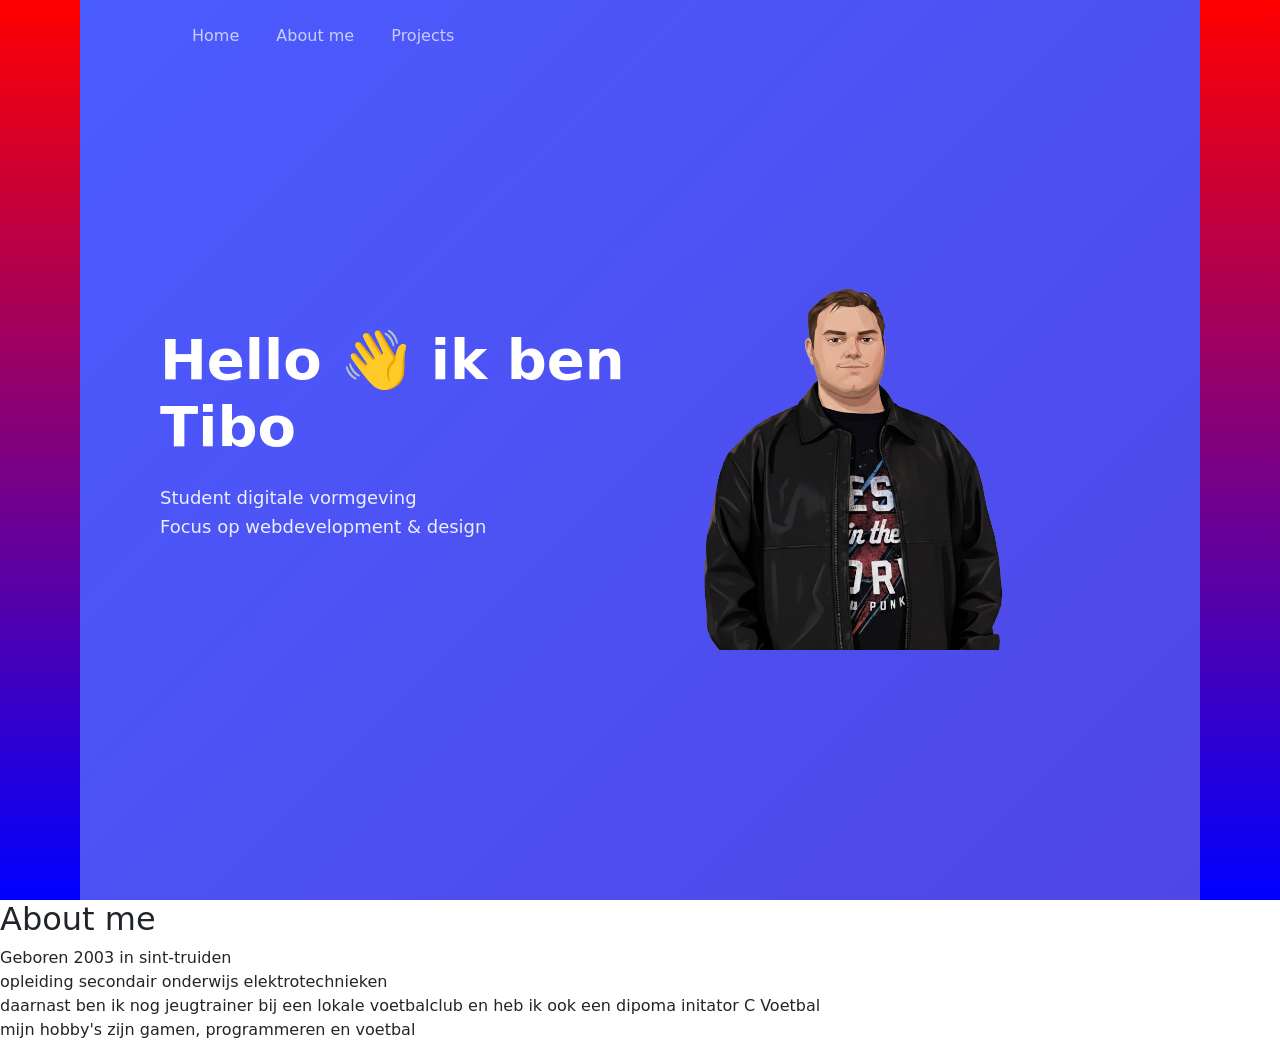
==== index.html @ e8c3a3ce "a animation in background" ====
<!DOCTYPE html>
<html lang="en">
<head>
    <meta charset="UTF-8">
    <title>Title</title>
    <meta name="viewport" content="width=device-width, initial-scale=1.0"/>
    <!-- Bootstrap CSS -->
    <link href="https://cdn.jsdelivr.net/npm/bootstrap@5.3.2/dist/css/bootstrap.min.css" rel="stylesheet">
    <link  rel="stylesheet" href="index.css">
    <script  defer src="index.js"></script>
</head>
<body>
<section class="Home">
    <header class="navbar">
        <nav>
            <a href="#" >Home</a>
            <a href="#">About me</a>
            <a href="#">Projects</a>
        </nav>
    </header>

    <section class="hero">
        <div class="hero-text">
            <h1>Hello 👋 ik ben <span>Tibo</span></h1>
            <p>
                Student digitale vormgeving<br>
                Focus op webdevelopment & design
            </p>
        </div>

        <div class="hero-image">
            <img src="assets/profielpicture.png" alt="Foto van Tibo">
        </div>
    </section>
</section>
<section class="aboutme">
    <h2>About me</h2>
    <div class="aboutme-content">
        <div class="aboutme-text">
            <p>Geboren 2003 in sint-truiden <br>
                opleiding secondair onderwijs elektrotechnieken<br>
                daarnast ben ik nog jeugtrainer bij een lokale voetbalclub en heb ik ook een dipoma initator C Voetbal<br>
                mijn hobby's zijn gamen, programmeren en voetbal<br>
            </p>


        </div>
    </div>


</section>




</body>
</html>
---- index.css ----
* {
    box-sizing: border-box;


}
.Home{
    min-height: 100vh;
    background: linear-gradient(red,blue);
    color: white;
    padding: 0 80px;
    font-family: system-ui, sans-serif;
}
.navbar{
    position: absolute;
    top: 0;
    width: 100%;
    padding: 24px 80px;
    display: flex;
    justify-content: space-between;
    align-items: center;
    color: white;
}
.navbar nav a {
    margin-left: 32px;
    text-decoration: none;
    color: white;
    font-weight: 500;
    opacity: 0.7;
    transition: opacity 0.3s, text-decoration 0.3s;
}
.navbar nav a:hover {
    opacity: 1;
    text-decoration: underline;
}
.hero {
    min-height: 100vh;
    padding: 0 80px;
    display: flex;
    align-items: center;
    justify-content: flex-start;
    gap: 5px;
    background: linear-gradient(135deg, #4b5cff, #4f46e5);
    color: white;
.hero-text {
    max-width: 500px;
}

.hero-text h1 {
    font-size: 56px;
    font-weight: 700;
    margin-bottom: 24px;
}

.hero-text h1 span {
    color: #ffffff;
}

.hero-text p {
    font-size: 18px;
    line-height: 1.6;
    opacity: 0.9;
    margin-bottom: 32px;
}
.hero-image img {
    max-height: 520px;
    margin-top: -120px;
}
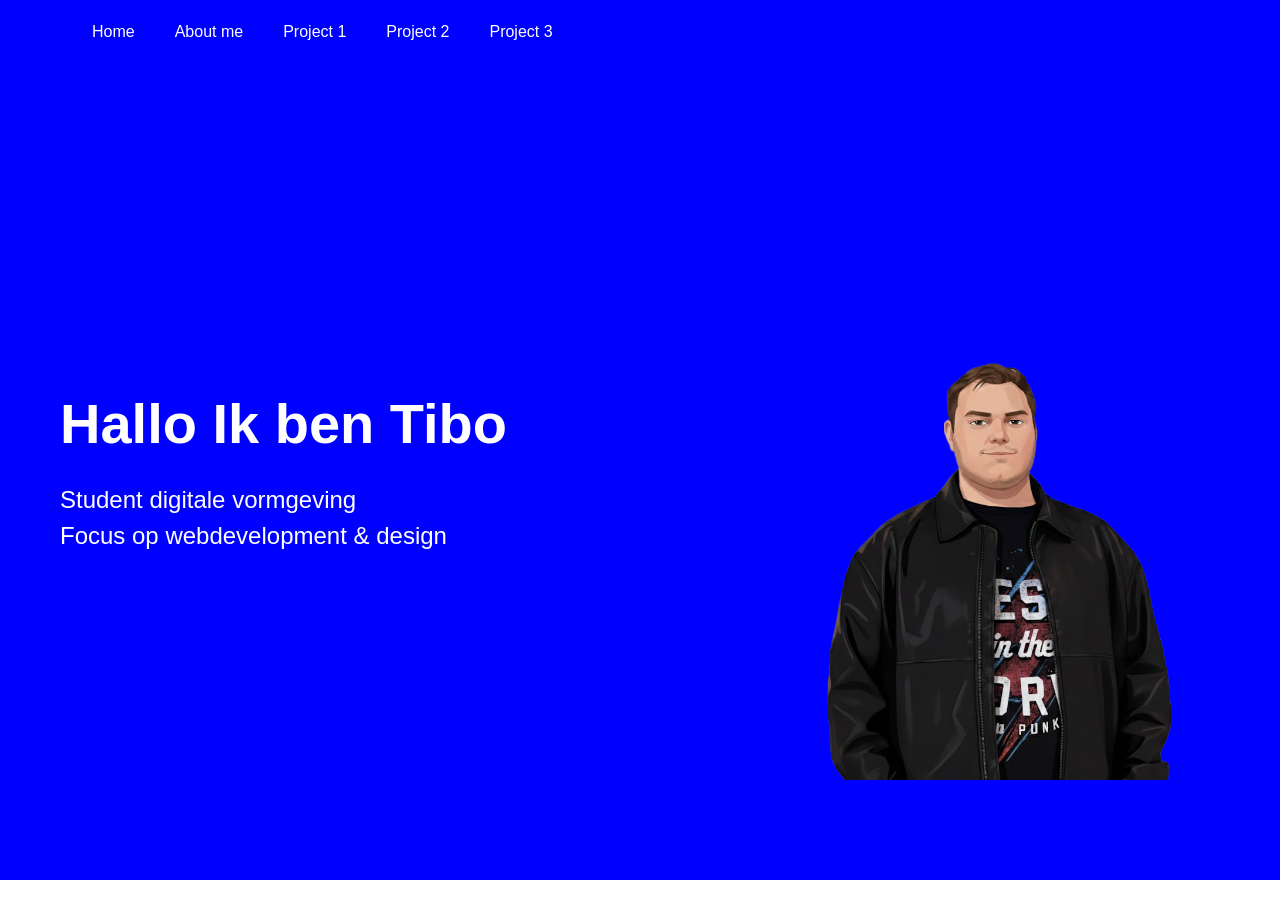
==== commit 549da1d6: "Home page inproved" ====
--- a/index.html
+++ b/index.html
@@ -11,44 +11,35 @@
 </head>
 <body>
 <section class="Home">
-    <header class="navbar">
-        <nav>
-            <a href="#" >Home</a>
-            <a href="#">About me</a>
-            <a href="#">Projects</a>
-        </nav>
-    </header>
+<header>
+    <nav class="nav">
+        <ul>
+            <li><a href="#">Home</a></li>
+            <li><a href="#">About me</a></li>
+            <li><a href="#">Project 1</a></li>
+            <li><a href="#">Project 2</a></li>
+            <li><a href="#">Project 3</a></li>
+        </ul>
+    </nav>
+</header>
 
+<main>
     <section class="hero">
         <div class="hero-text">
-            <h1>Hello 👋 ik ben <span>Tibo</span></h1>
+            <h1>Hallo Ik ben Tibo</h1>
             <p>
                 Student digitale vormgeving<br>
-                Focus op webdevelopment & design
+                Focus op webdevelopment &amp; design
             </p>
         </div>
 
         <div class="hero-image">
-            <img src="assets/profielpicture.png" alt="Foto van Tibo">
+            <img src="assets/profielpicture.png" alt="Illustratie van Tibo">
         </div>
     </section>
+</main>
 </section>
-<section class="aboutme">
-    <h2>About me</h2>
-    <div class="aboutme-content">
-        <div class="aboutme-text">
-            <p>Geboren 2003 in sint-truiden <br>
-                opleiding secondair onderwijs elektrotechnieken<br>
-                daarnast ben ik nog jeugtrainer bij een lokale voetbalclub en heb ik ook een dipoma initator C Voetbal<br>
-                mijn hobby's zijn gamen, programmeren en voetbal<br>
-            </p>
 
-
-        </div>
-    </div>
-
-
-</section>
 
 
 
--- a/index.css
+++ b/index.css
@@ -1,69 +1,63 @@
 * {
     box-sizing: border-box;
+    margin: 0;
+    padding: 0;
 
 
 }
+
+
 .Home{
-    min-height: 100vh;
-    background: linear-gradient(red,blue);
+    background-color: blue;
     color: white;
-    padding: 0 80px;
-    font-family: system-ui, sans-serif;
+    font-family: Arial, Helvetica, sans-serif;
 }
-.navbar{
-    position: absolute;
-    top: 0;
-    width: 100%;
-    padding: 24px 80px;
+
+header {
+    padding: 20px 60px;
+}
+
+.nav ul {
+    list-style: none;
     display: flex;
-    justify-content: space-between;
-    align-items: center;
-    color: white;
+    gap: 40px;
 }
-.navbar nav a {
-    margin-left: 32px;
+
+.nav a {
     text-decoration: none;
     color: white;
-    font-weight: 500;
-    opacity: 0.7;
-    transition: opacity 0.3s, text-decoration 0.3s;
+    font-size: 16px;
 }
-.navbar nav a:hover {
-    opacity: 1;
+.nav a:hover {
     text-decoration: underline;
 }
 .hero {
-    min-height: 100vh;
-    padding: 0 80px;
     display: flex;
     align-items: center;
-    justify-content: flex-start;
-    gap: 5px;
-    background: linear-gradient(135deg, #4b5cff, #4f46e5);
-    color: white;
+    justify-content: space-between;
+    padding: 80px 60px;
+    min-height: calc(100vh - 100px);
+}
+
 .hero-text {
-    max-width: 500px;
+    max-width: 600px;
 }
 
 .hero-text h1 {
     font-size: 56px;
     font-weight: 700;
-    margin-bottom: 24px;
-}
-
-.hero-text h1 span {
-    color: #ffffff;
+    margin-bottom: 25px;
 }
 
 .hero-text p {
-    font-size: 18px;
-    line-height: 1.6;
-    opacity: 0.9;
-    margin-bottom: 32px;
+    font-size: 24px;
+    line-height: 1.5;
 }
+
+
 .hero-image img {
-    max-height: 520px;
-    margin-top: -120px;
+    max-height: 600px;
+    width: auto;
 }
 
 
@@ -73,3 +67,27 @@
 
 
 
+
+
+
+
+
+
+
+
+
+
+
+
+
+
+
+
+
+
+
+
+
+
+
+
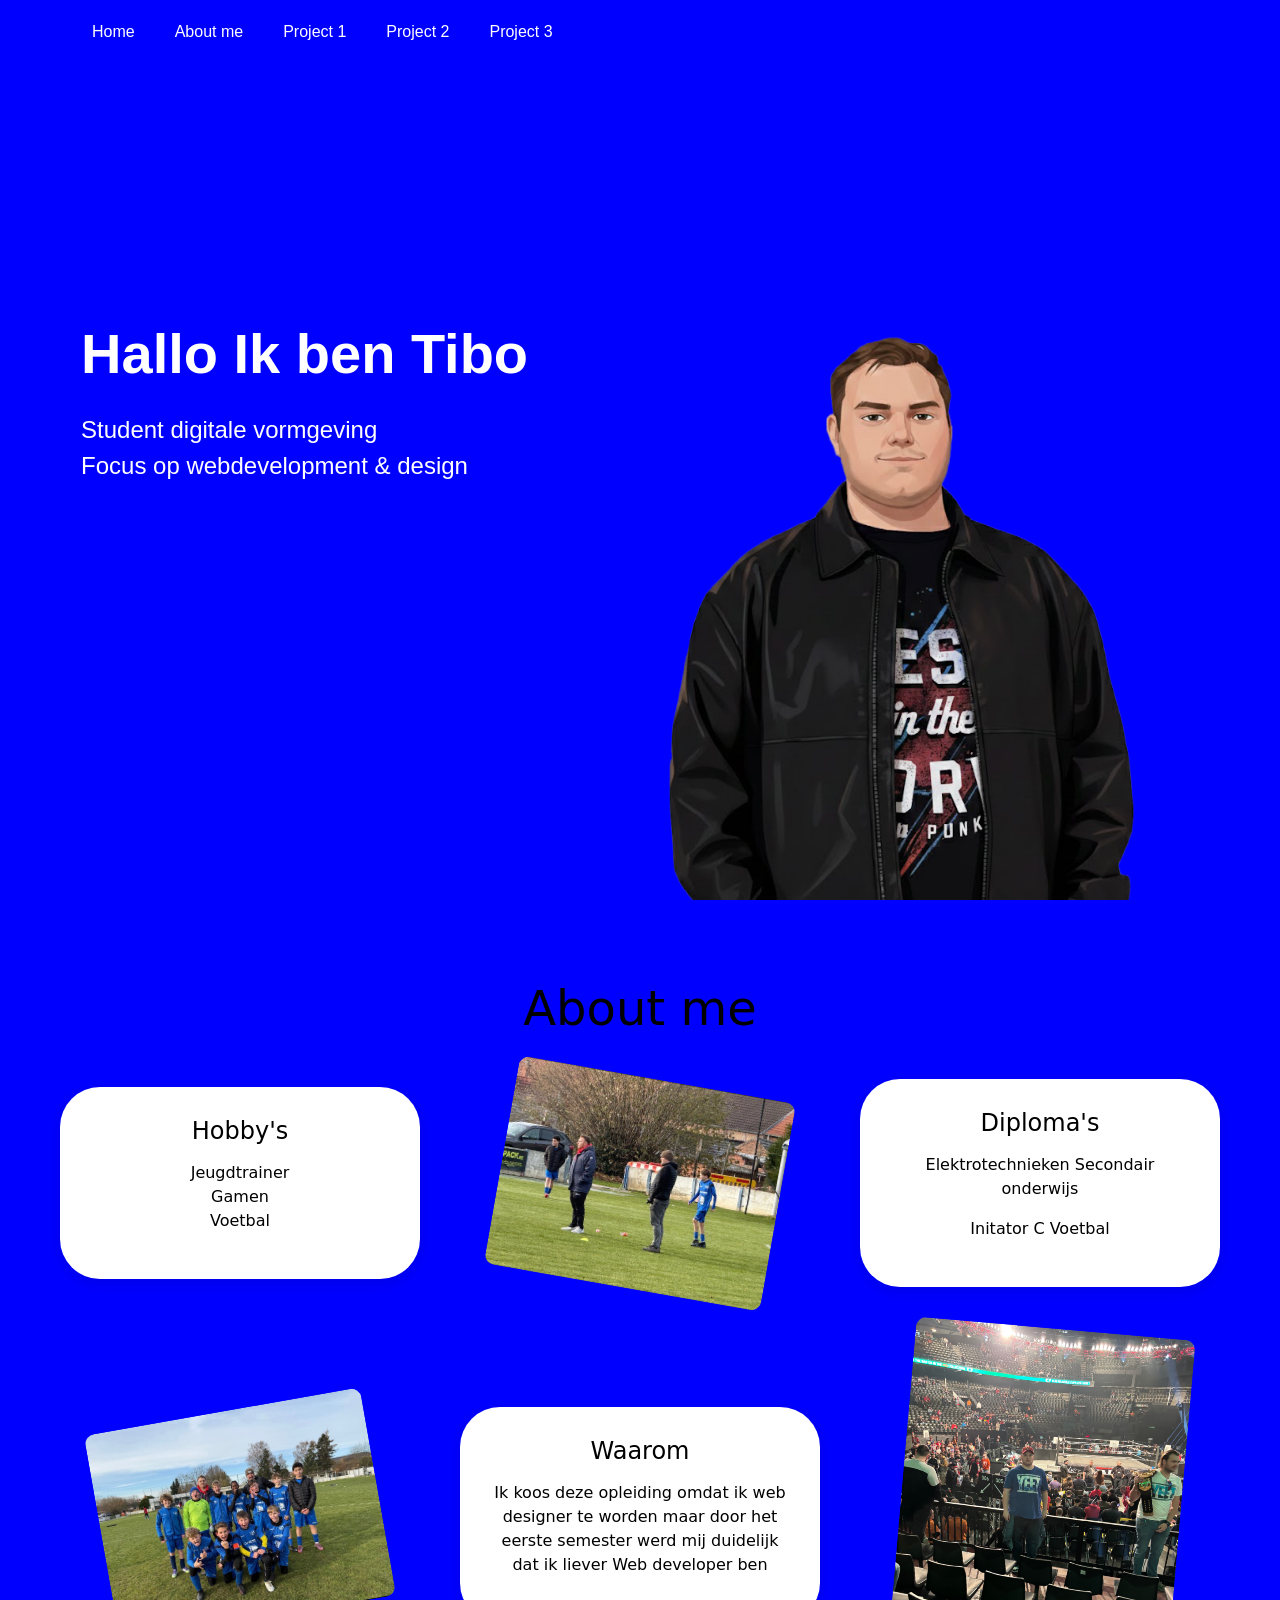
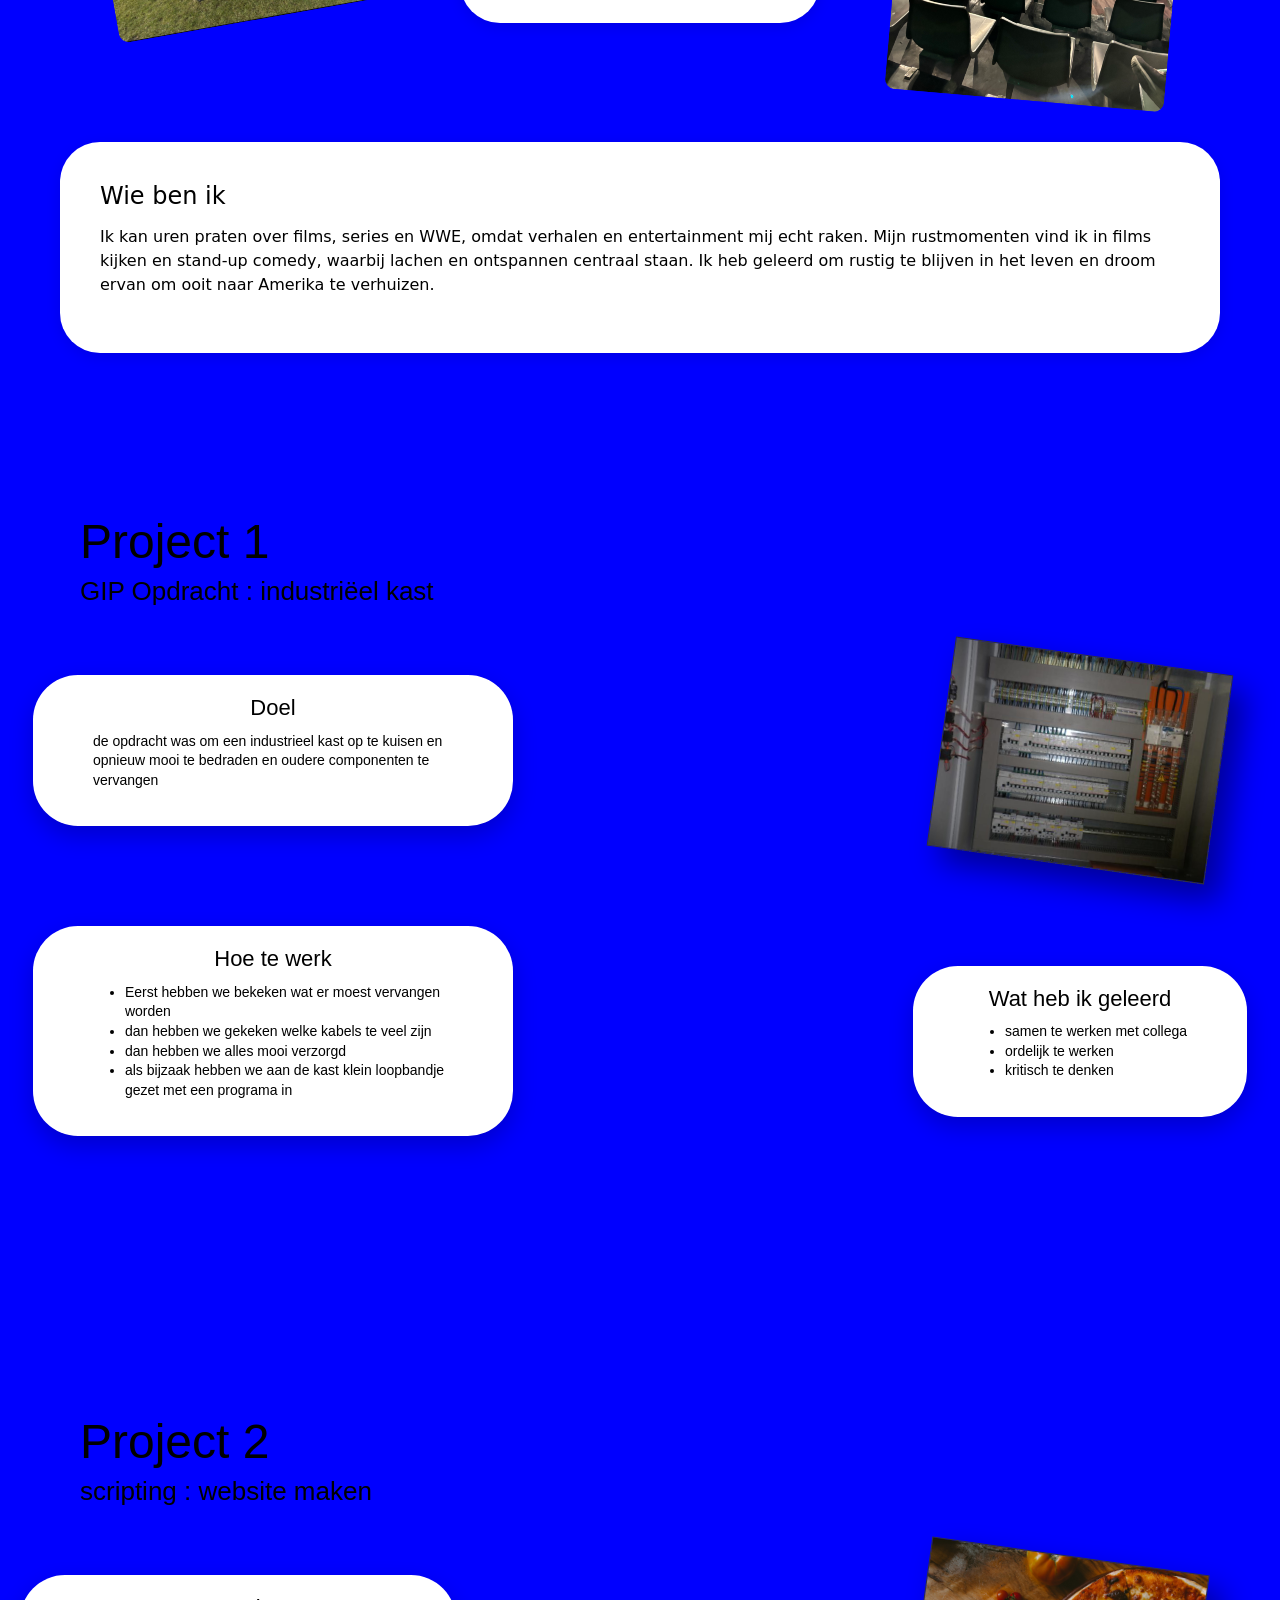
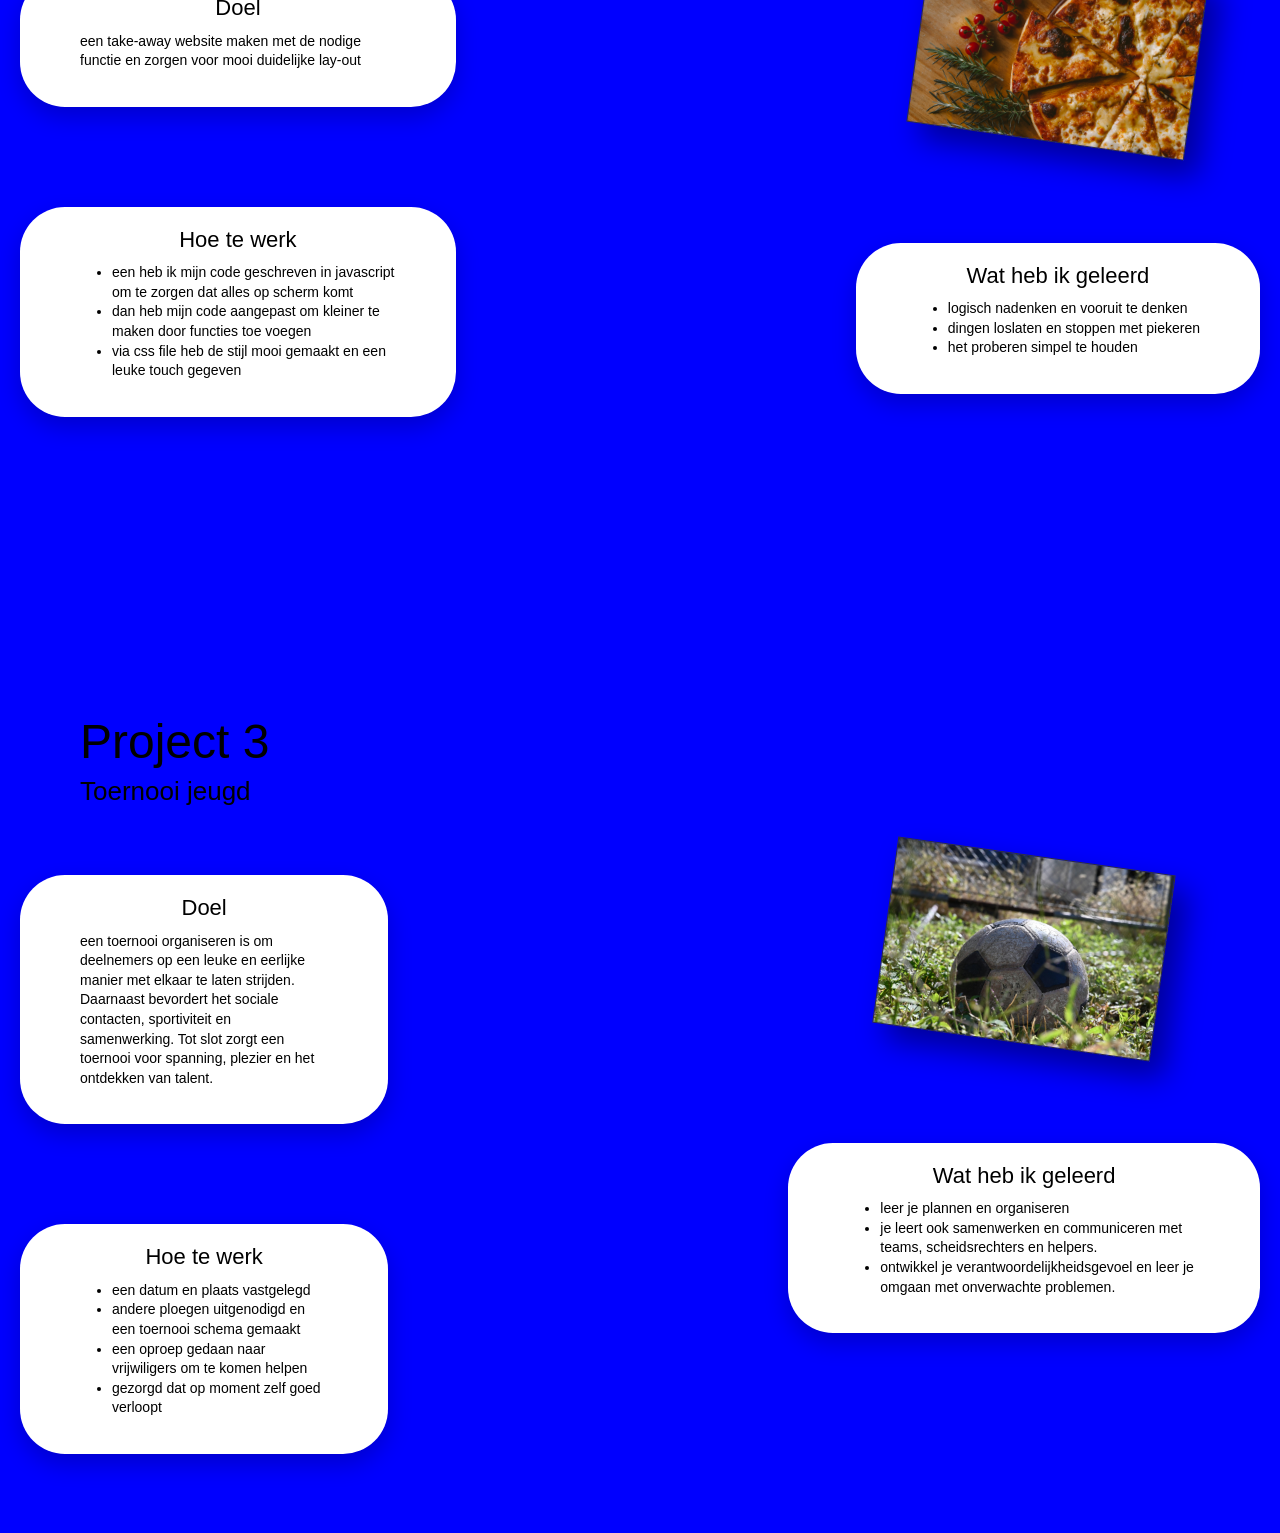
==== commit d97c5bd3: "veel toegevoegd" ====
--- a/index.html
+++ b/index.html
@@ -9,6 +9,7 @@
     <link  rel="stylesheet" href="index.css">
     <script  defer src="index.js"></script>
 </head>
+
 <body>
 <section class="Home">
 <header>
@@ -39,6 +40,187 @@
     </section>
 </main>
 </section>
+<section class="about-me">
+    <h2 class="about-title">About me</h2>
+
+    <div class="about-grid">
+        <div class="about-card">
+            <h3>Hobby's</h3>
+            <ul>
+                <li>Jeugdtrainer</li>
+                <li>Gamen</li>
+                <li>Voetbal</li>
+            </ul>
+        </div>
+
+        <div class="about-photo rotate-right">
+            <img src="assets/Trainer.jpeg" alt="Training">
+        </div>
+
+        <div class="about-card">
+            <h3>Diploma's</h3>
+            <p>Elektrotechnieken Secondair onderwijs</p>
+            <p>Initator C Voetbal</p>
+        </div>
+
+        <div class="about-photo rotate-left">
+            <img src="assets/mijnploeg.jpeg" alt="Team">
+        </div>
+
+        <div class="about-card">
+            <h3>Waarom</h3>
+            <p>Ik koos deze opleiding omdat ik web designer te worden maar door het eerste semester werd mij duidelijk dat ik liever Web developer ben</p>
+        </div>
+
+        <div class="about-photo rotate-right-slight">
+            <img src="assets/WWEring.jpeg" alt="WWE">
+        </div>
+
+        <div class="about-card full-width">
+            <h3>Wie ben ik</h3>
+            <p>Ik kan uren praten over films, series en WWE, omdat verhalen en entertainment mij echt raken. Mijn rustmomenten vind ik in films kijken en stand-up comedy, waarbij lachen en ontspannen centraal staan. Ik heb geleerd om rustig te blijven in het leven en droom ervan om ooit naar Amerika te verhuizen.</p>
+        </div>
+    </div>
+</section>
+<section class="project-1">
+    <div class="p1-container">
+        <header class="p1-header">
+            <h1 class="p1-main-title">Project 1</h1>
+            <h2 class="p1-sub-title">GIP Opdracht : industriëel kast</h2>
+        </header>
+
+        <div class="p1-centered-content">
+            <div class="p1-layout">
+                <div class="p1-col-left">
+                    <div class="p1-bubble">
+                        <h3>Doel</h3>
+                        <p>de opdracht was om een industrieel kast op te kuisen en opnieuw mooi te bedraden en oudere componenten te vervangen</p>
+                    </div>
+
+                    <div class="p1-bubble">
+                        <h3>Hoe te werk</h3>
+                        <ul>
+                            <li>Eerst hebben we bekeken wat er moest vervangen worden</li>
+                            <li>dan hebben we gekeken welke kabels te veel zijn</li>
+                            <li>dan hebben we alles mooi verzorgd</li>
+                            <li>als bijzaak hebben we aan de kast klein loopbandje gezet met een programa in</li>
+                        </ul>
+                    </div>
+                </div>
+
+                <div class="p1-col-right">
+                    <div class="p1-image-wrapper">
+                        <img src="assets/kast.jpg" alt="Project foto" class="p1-rotated-img">
+                    </div>
+
+                    <div class="p1-bubble">
+                        <h3>Wat heb ik geleerd</h3>
+                        <ul>
+                            <li>samen te werken met collega</li>
+                            <li>ordelijk te werken</li>
+                            <li>kritisch te denken</li>
+                        </ul>
+                    </div>
+                </div>
+            </div>
+        </div>
+    </div>
+
+</section>
+<section class="project-2">
+    <div class="p1-container">
+        <header class="p1-header">
+            <h1 class="p1-main-title">Project 2</h1>
+            <h2 class="p1-sub-title">scripting : website maken</h2>
+        </header>
+
+        <div class="p1-centered-content">
+            <div class="p1-layout">
+                <div class="p1-col-left">
+                    <div class="p1-bubble">
+                        <h3>Doel</h3>
+                        <p>een take-away website maken met de nodige functie en zorgen voor mooi duidelijke lay-out</p>
+                    </div>
+
+                    <div class="p1-bubble">
+                        <h3>Hoe te werk</h3>
+                        <ul>
+                            <li>een heb ik mijn code geschreven in javascript om te zorgen dat alles op scherm komt</li>
+                            <li>dan heb mijn code aangepast om kleiner te maken door functies toe voegen</li>
+                            <li>via css file heb de stijl mooi gemaakt en een leuke touch gegeven</li>
+                        </ul>
+                    </div>
+                </div>
+
+                <div class="p1-col-right">
+                    <div class="p1-image-wrapper">
+                        <img src="assets/Pizza.jpg" alt="Pizza" class="p1-rotated-img">
+                    </div>
+
+                    <div class="p1-bubble">
+                        <h3>Wat heb ik geleerd</h3>
+                        <ul>
+                            <li>logisch nadenken en vooruit te denken</li>
+                            <li>dingen loslaten en stoppen met piekeren</li>
+                            <li>het proberen simpel te houden</li>
+                        </ul>
+                    </div>
+                </div>
+            </div>
+        </div>
+    </div>
+</section>
+<section class="project-3">
+    <div class="p1-container">
+        <header class="p1-header">
+            <h1 class="p1-main-title">Project 3</h1>
+            <h2 class="p1-sub-title">Toernooi jeugd</h2>
+        </header>
+
+        <div class="p1-centered-content">
+            <div class="p1-layout">
+                <div class="p1-col-left">
+                    <div class="p1-bubble">
+                        <h3>Doel</h3>
+                        <p>een toernooi organiseren is om deelnemers op een leuke en eerlijke manier met elkaar te laten strijden. Daarnaast bevordert het sociale contacten, sportiviteit en samenwerking. Tot slot zorgt een toernooi voor spanning, plezier en het ontdekken van talent.</p>
+                    </div>
+
+                    <div class="p1-bubble">
+                        <h3>Hoe te werk</h3>
+                        <ul>
+                            <li>een datum en plaats vastgelegd</li>
+                            <li>andere ploegen uitgenodigd en een toernooi schema gemaakt</li>
+                            <li>een oproep gedaan naar vrijwiligers
+                                om te komen helpen
+                            </li>
+                            <li>gezorgd dat op moment
+                                zelf goed verloopt</li>
+                        </ul>
+                    </div>
+                </div>
+
+                <div class="p1-col-right">
+                    <div class="p1-image-wrapper">
+                        <img src="assets/Voetbal.jpg" alt="Voetbal" class="p1-rotated-img">
+                    </div>
+
+                    <div class="p1-bubble">
+                        <h3>Wat heb ik geleerd</h3>
+                        <ul>
+                            <li>leer je plannen en organiseren</li>
+                            <li>je leert ook samenwerken en communiceren met teams, scheidsrechters en helpers.</li>
+                            <li>ontwikkel je verantwoordelijkheidsgevoel en leer je omgaan met onverwachte problemen.</li>
+                        </ul>
+                    </div>
+                </div>
+            </div>
+        </div>
+    </div>
+
+</section>
+
+
+
 
 
 
--- a/index.css
+++ b/index.css
@@ -32,15 +32,17 @@
     text-decoration: underline;
 }
 .hero {
+    min-height: calc(100vh - 80px);
     display: flex;
     align-items: center;
-    justify-content: space-between;
-    padding: 80px 60px;
-    min-height: calc(100vh - 100px);
+    justify-content: center;
+    gap: 80px;
+    max-width: 1200px;
+    margin: 0 auto;
 }
 
 .hero-text {
-    max-width: 600px;
+    transform: translateY(-80px);
 }
 
 .hero-text h1 {
@@ -54,40 +56,232 @@
     line-height: 1.5;
 }
 
+.hero-image{
+    align-self: flex-end;
+}
+
 
 .hero-image img {
-    max-height: 600px;
+    max-height: 90vh;
     width: auto;
 }
-
-
-
-
-
-
-
-
-
-
-
-
-
-
-
-
-
-
-
-
-
-
-
-
-
-
-
-
-
-
-
-
+/* De sectie container */
+.about-me {
+    background-color: blue; /* Matcht met je .Home achtergrond */
+    padding: 80px 60px;
+    text-align: center;
+}
+
+.about-title {
+    font-size: 48px;
+    margin-bottom: 40px;
+    color: black; /* Kleur uit je voorbeeld */
+}
+
+/* De Grid layout */
+.about-grid {
+    display: grid;
+    grid-template-columns: repeat(3, 1fr);
+    gap: 40px;
+    max-width: 1200px;
+    margin: 0 auto;
+    align-items: center;
+}
+
+/* De witte kaarten */
+.about-card {
+    background-color: white;
+    color: black;
+    padding: 30px;
+    border-radius: 40px; /* Mooie ronde hoeken zoals in de afbeelding */
+    min-height: 180px;
+    display: flex;
+    flex-direction: column;
+    justify-content: center;
+    box-shadow: 0 4px 15px rgba(0,0,0,0.1);
+}
+
+.about-card h3 {
+    font-size: 24px;
+    margin-bottom: 15px;
+}
+
+.about-card ul {
+    list-style: none;
+    padding: 0;
+}
+
+/* De grote kaart onderaan */
+.full-width {
+    grid-column: span 3;
+    text-align: left;
+    padding: 40px;
+}
+
+/* De afbeeldingen */
+.about-photo img {
+    width: 100%;
+    max-width: 280px;
+    border-radius: 10px;
+}
+
+/* De rotaties voor het speelse effect */
+.rotate-right { transform: rotate(10deg); }
+.rotate-left { transform: rotate(-10deg); }
+.rotate-right-slight { transform: rotate(5deg); }
+
+/* Zorg dat het er op mobiel ook goed uitziet */
+@media (max-width: 900px) {
+    .about-grid {
+        grid-template-columns: 1fr;
+    }
+    .full-width {
+        grid-column: span 1;
+    }
+    .about-photo {
+        transform: rotate(0deg);
+    }
+}
+
+
+/* De volledige sectie met de blauwe achtergrond */
+.project-1 {
+    background-color: #0000FF; /* Het felle blauw uit je screenshot */
+    padding: 60px 20px;
+    font-family: Arial, sans-serif;
+    min-height: 100vh;
+    display: flex;
+    justify-content: center;
+}
+
+.p1-container {
+    width: 100%;
+    max-width: 2000px;
+}
+
+
+.p1-header {
+    text-align: left;
+    margin-bottom: 40px;
+}
+
+.p1-main-title {
+    font-size: 48px;
+    margin: 0;
+    color: #000;
+}
+
+.p1-sub-title {
+    font-size: 26px;
+    font-weight: normal;
+    margin-top: 5px;
+    color: #000;
+}
+
+/* Zorgt dat de inhoud naar het midden van het scherm gaat */
+.p1-centered-content {
+    display: flex;
+    justify-content: center;
+    width: 100%;
+}
+
+/* De layout met kolommen */
+.p1-layout {
+    display: grid;
+    grid-template-columns: auto auto;
+    gap: 400px; /* Ruimte tussen links en rechts */
+    align-items: start;
+}
+
+.p1-col-left, .p1-col-right {
+    display: flex;
+    flex-direction: column;
+    gap: 100px; /* Ruimte tussen de blokjes */
+}
+
+.p1-col-right {
+    align-items: center; /* Zorgt dat het blokje exact onder de foto staat */
+}
+
+/* De witte capsule blokjes */
+.p1-bubble {
+    background: white;
+    border-radius: 45px;
+    padding: 20px 60px;
+    color: black;
+    width: fit-content;
+    max-width: 480px;
+    box-shadow: 0 10px 25px rgba(0,0,0,0.2);
+}
+
+.p1-bubble h3 {
+    text-align: center;
+    font-size: 22px;
+    margin-bottom: 10px;
+}
+
+.p1-bubble p, .p1-bubble li {
+    font-size: 14px;
+    line-height: 1.4;
+}
+
+/* Foto styling */
+.p1-image-wrapper {
+    margin-top: -20px;
+}
+
+.p1-rotated-img {
+    width: 280px;
+    height: auto;
+    border: 1px solid #333;
+    transform: rotate(8deg); /* De exacte schuinte uit de foto */
+    box-shadow: 15px 15px 30px rgba(0,0,0,0.4);
+}
+.project-2 {
+    background-color: #0000FF; /* Het felle blauw uit je screenshot */
+    padding: 60px 20px;
+    font-family: Arial, sans-serif;
+    min-height: 100vh;
+    display: flex;
+    justify-content: center;
+}
+.project-3{
+    background-color: #0000FF;
+    padding: 60px 20px;
+    font-family: Arial, sans-serif;
+    min-height: 100vh;
+    display: flex;
+    justify-content: center;
+}
+
+
+
+
+
+
+
+
+
+
+
+
+
+
+
+
+
+
+
+
+
+
+
+
+
+
+
+
+
+
+
+
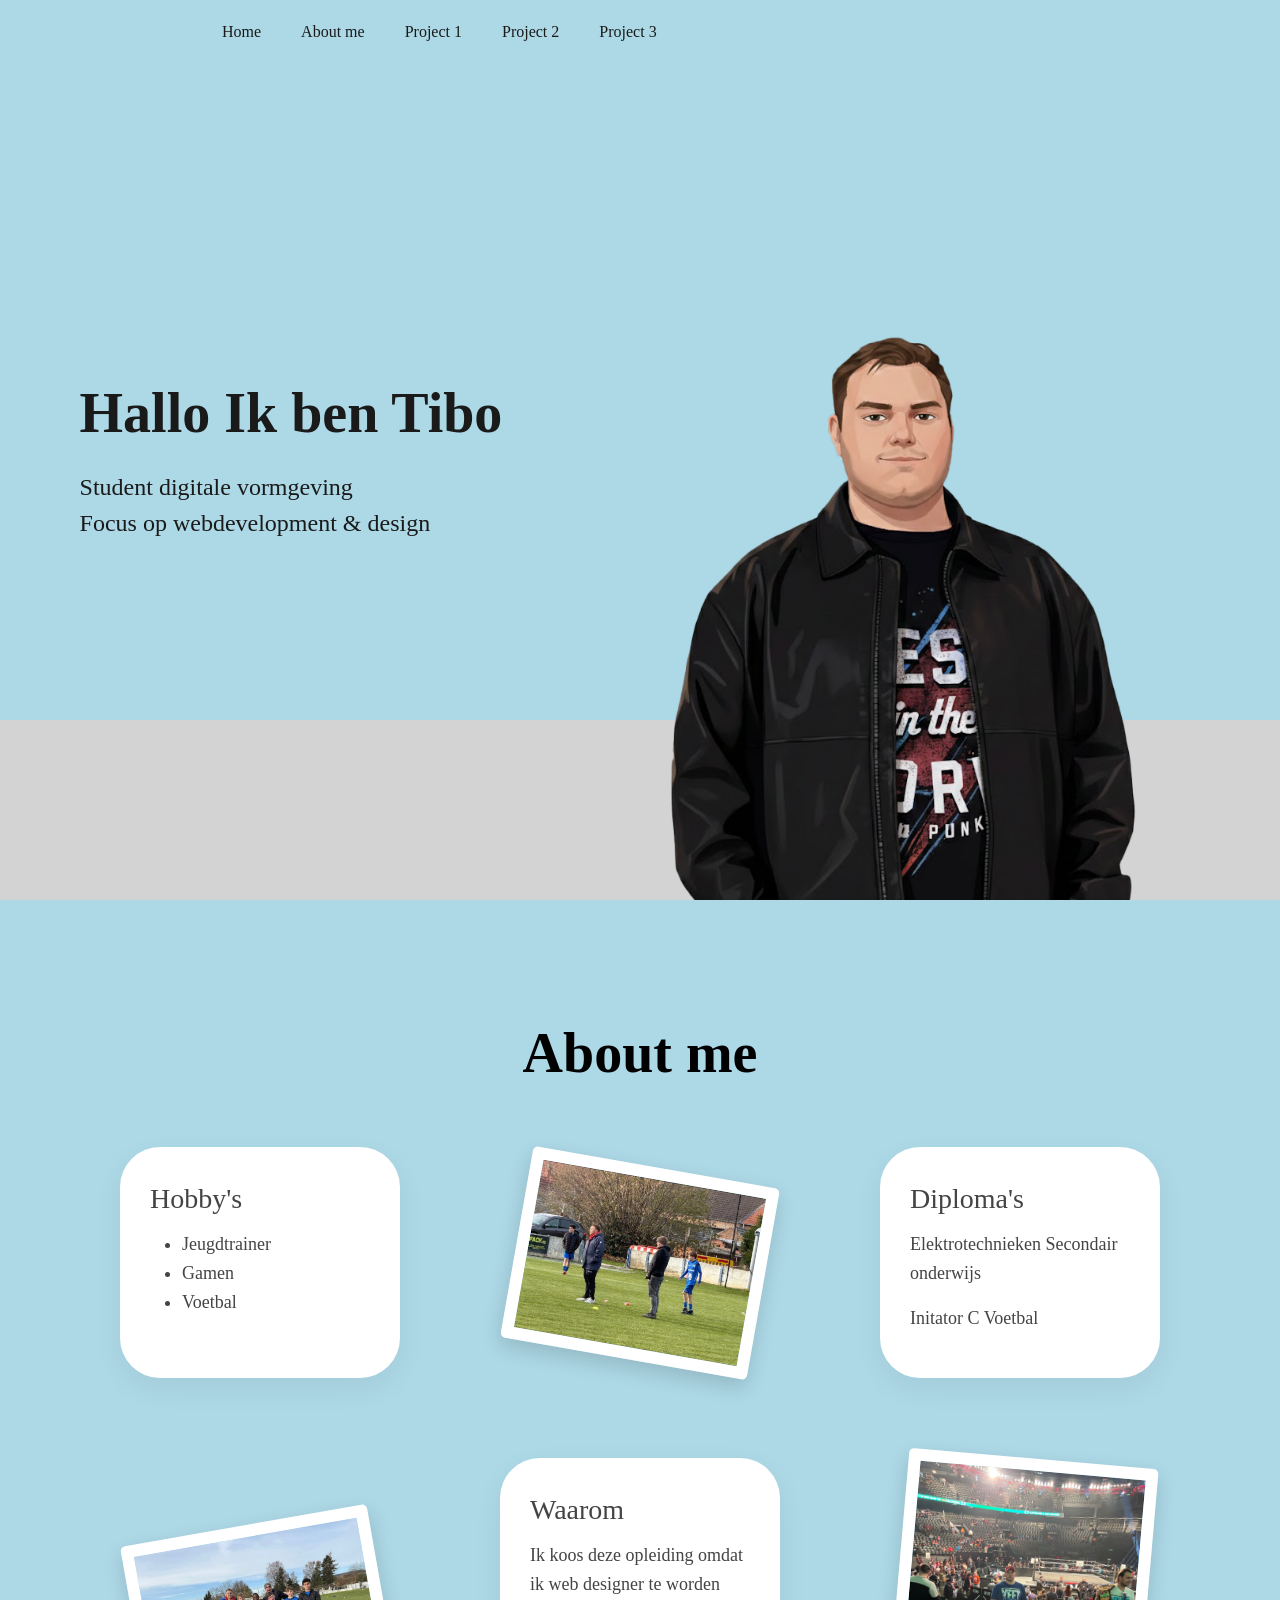
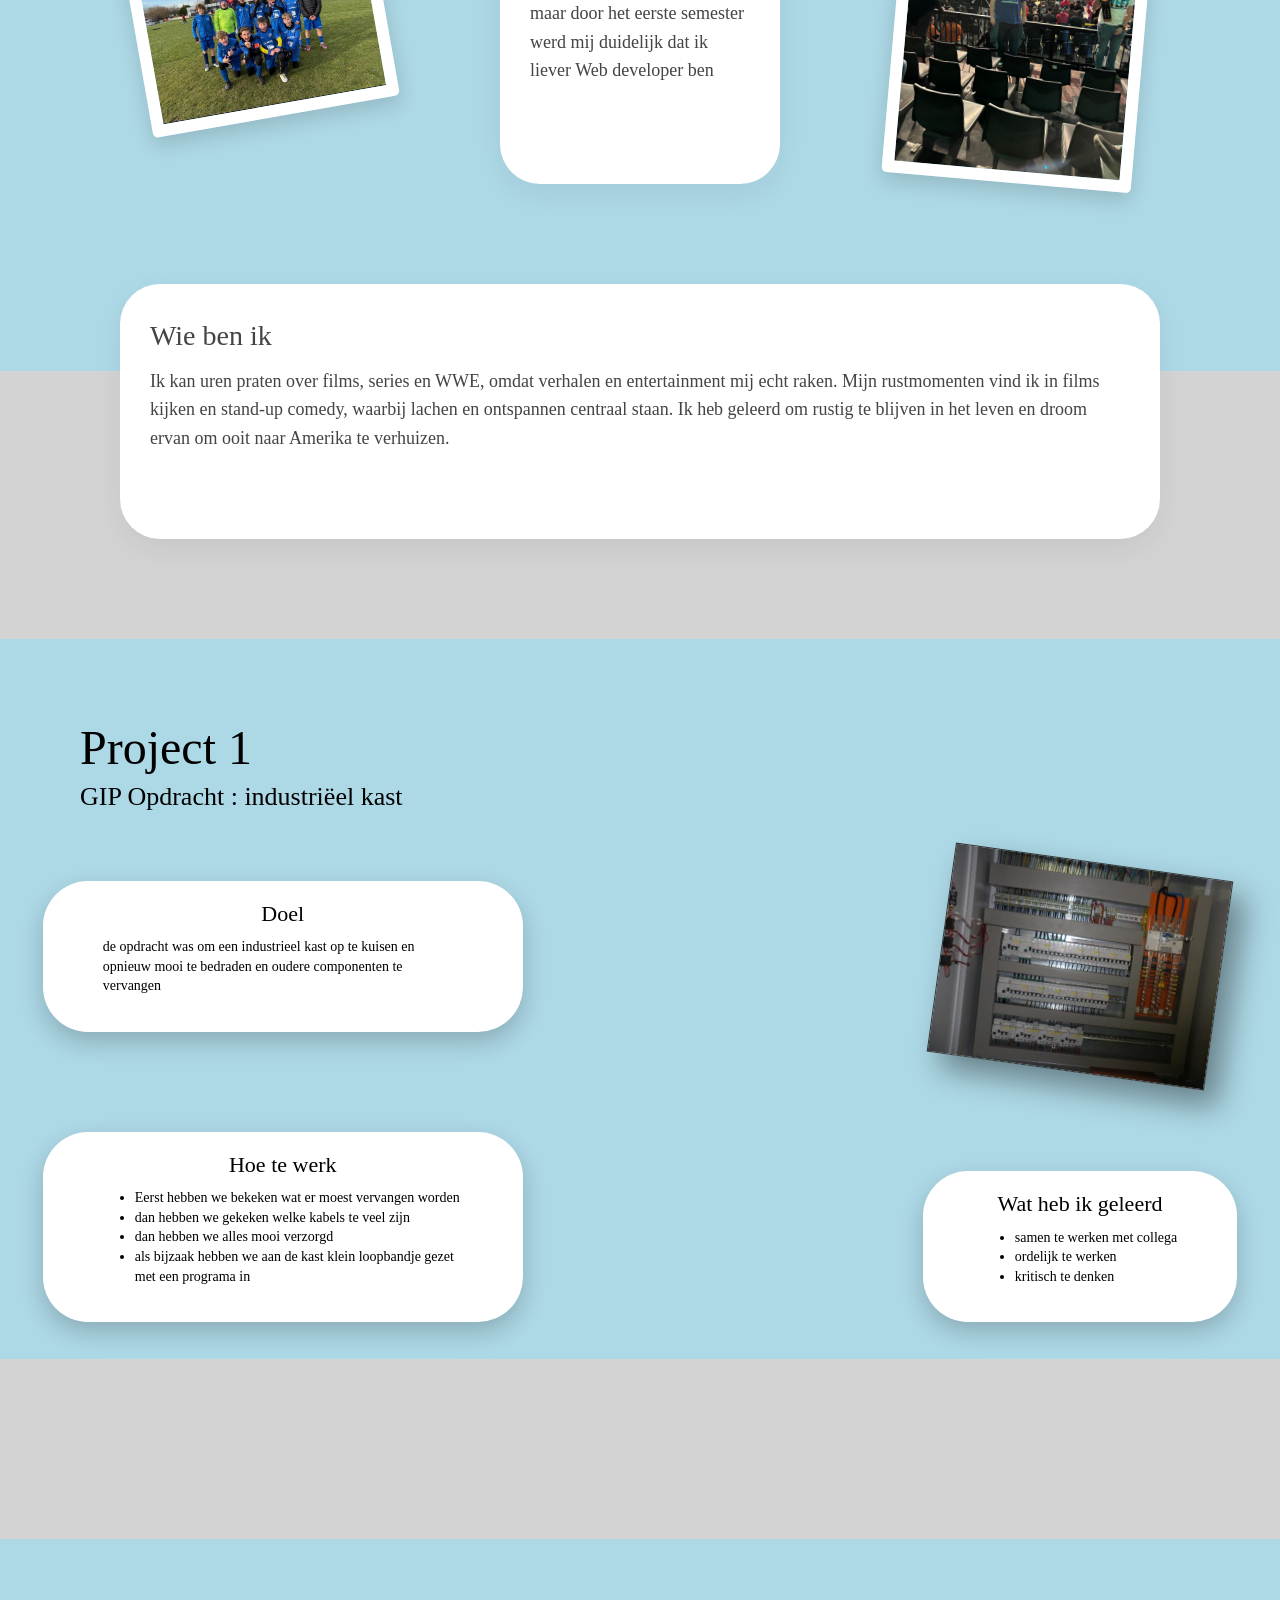
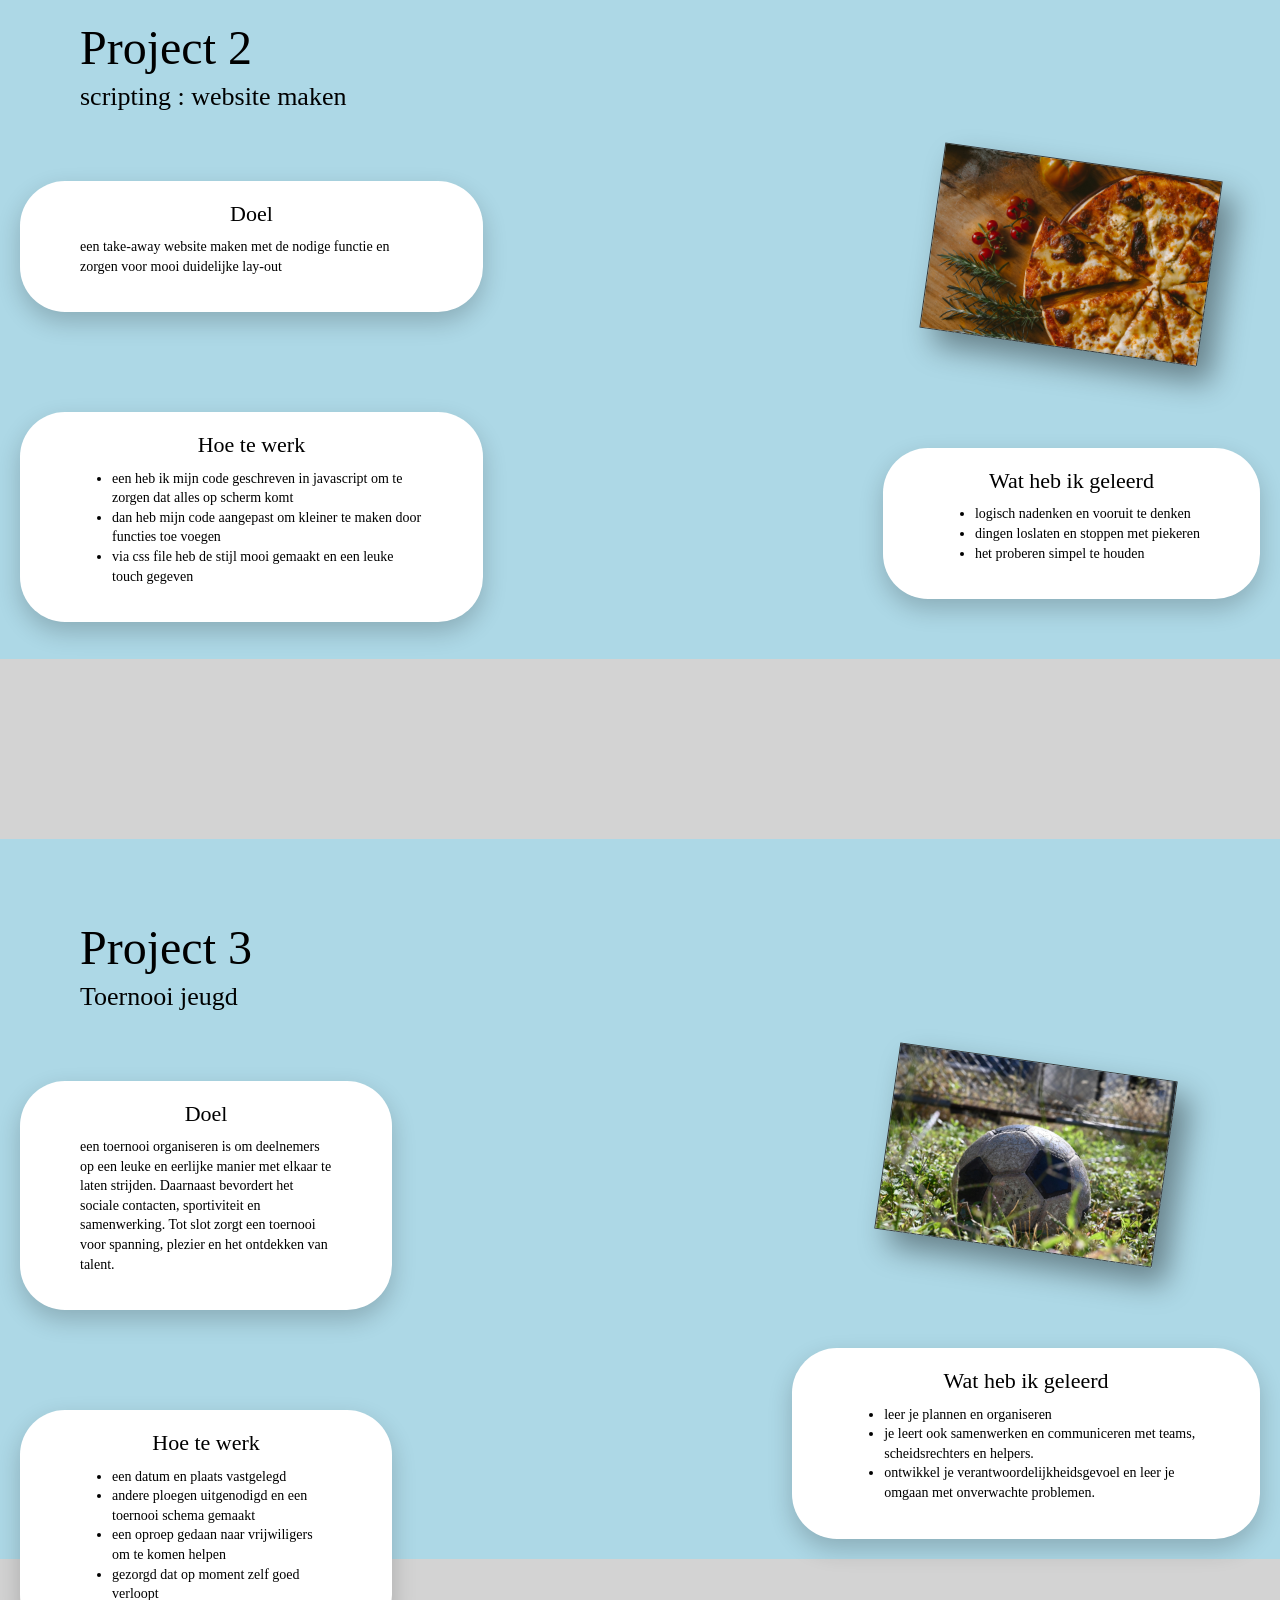
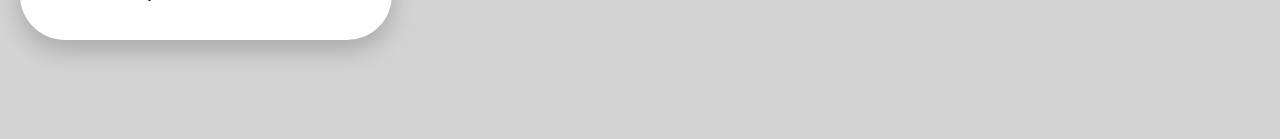
==== commit 408367c8: "andere style" ====
--- a/index.html
+++ b/index.html
@@ -12,33 +12,38 @@
 
 <body>
 <section class="Home">
-<header>
-    <nav class="nav">
-        <ul>
-            <li><a href="#">Home</a></li>
-            <li><a href="#">About me</a></li>
-            <li><a href="#">Project 1</a></li>
-            <li><a href="#">Project 2</a></li>
-            <li><a href="#">Project 3</a></li>
-        </ul>
-    </nav>
-</header>
-
-<main>
-    <section class="hero">
-        <div class="hero-text">
-            <h1>Hallo Ik ben Tibo</h1>
-            <p>
-                Student digitale vormgeving<br>
-                Focus op webdevelopment &amp; design
-            </p>
-        </div>
-
-        <div class="hero-image">
-            <img src="assets/profielpicture.png" alt="Illustratie van Tibo">
-        </div>
-    </section>
-</main>
+    <div class="home-inner">
+
+        <header>
+            <nav class="nav">
+                <ul>
+                    <li><a href="#">Home</a></li>
+                    <li><a href="#">About me</a></li>
+                    <li><a href="#">Project 1</a></li>
+                    <li><a href="#">Project 2</a></li>
+                    <li><a href="#">Project 3</a></li>
+                </ul>
+            </nav>
+        </header>
+
+        <main>
+            <section class="hero">
+                <div class="hero-text">
+                    <h1>Hallo Ik ben Tibo</h1>
+                    <p>
+                        Student digitale vormgeving<br>
+                        Focus op webdevelopment &amp; design
+                    </p>
+                </div>
+
+                <div class="hero-image">
+                    <img src="assets/profielpicture.png" alt="Illustratie van Tibo">
+                </div>
+            </section>
+        </main>
+
+    </div>
+</section>
 </section>
 <section class="about-me">
     <h2 class="about-title">About me</h2>
--- a/index.css
+++ b/index.css
@@ -8,9 +8,16 @@
 
 
 .Home{
-    background-color: blue;
-    color: white;
-    font-family: Arial, Helvetica, sans-serif;
+    background: linear-gradient(180deg, #add8e6 80%, lightgray 20%);
+    min-height: 100vh;
+    color: #1a1a1a;
+    font-family: 'Poppins';
+    margin: 0;
+}
+.home-inner {
+    max-width: 1100px;
+    margin: 0 auto;
+    padding: 0 40px;
 }
 
 header {
@@ -25,7 +32,7 @@
 
 .nav a {
     text-decoration: none;
-    color: white;
+    color:  #1a1a1a;
     font-size: 16px;
 }
 .nav a:hover {
@@ -36,54 +43,63 @@
     display: flex;
     align-items: center;
     justify-content: center;
-    gap: 80px;
-    max-width: 1200px;
+    gap: 10px;
+    max-width: 800px;
     margin: 0 auto;
 }
 
 .hero-text {
-    transform: translateY(-80px);
-}
+    transform: translateY(-20px);
+    flex: 0 0 520px;
+}
+
 
 .hero-text h1 {
     font-size: 56px;
     font-weight: 700;
     margin-bottom: 25px;
+    line-height: 1.1;
 }
 
 .hero-text p {
     font-size: 24px;
     line-height: 1.5;
+
 }
 
 .hero-image{
     align-self: flex-end;
+    flex: 1;
 }
 
 
 .hero-image img {
     max-height: 90vh;
     width: auto;
+    display: block;
+    margin-left: 0; /* Brengt de afbeelding iets naar links */
 }
 /* De sectie container */
 .about-me {
-    background-color: blue; /* Matcht met je .Home achtergrond */
-    padding: 80px 60px;
+    background: linear-gradient(180deg, #add8e6 80%, lightgray 20%);
+    padding: 120px 120px;
+    font-family: 'Poppins';
+}
+
+.about-title {
+    font-size: 56px;
+    font-weight: 700;
+    margin-bottom: 60px;
+    color: black;
     text-align: center;
-}
-
-.about-title {
-    font-size: 48px;
-    margin-bottom: 40px;
-    color: black; /* Kleur uit je voorbeeld */
 }
 
 /* De Grid layout */
 .about-grid {
     display: grid;
     grid-template-columns: repeat(3, 1fr);
-    gap: 40px;
-    max-width: 1200px;
+    gap: 80px 100px;
+    max-width: 1100px;
     margin: 0 auto;
     align-items: center;
 }
@@ -91,38 +107,42 @@
 /* De witte kaarten */
 .about-card {
     background-color: white;
-    color: black;
     padding: 30px;
-    border-radius: 40px; /* Mooie ronde hoeken zoals in de afbeelding */
-    min-height: 180px;
-    display: flex;
-    flex-direction: column;
-    justify-content: center;
-    box-shadow: 0 4px 15px rgba(0,0,0,0.1);
+    border-radius: 40px;
+    box-shadow: 0 10px 30px rgba(0,0,0,0.06);
+    transition: transform 0.3s ease;
+    height: 100%;/* Mooie ronde hoeken zoals in de afbeelding */
+
+}
+.about-card:hover {
+    transform: translateY(-10px);
 }
 
 .about-card h3 {
-    font-size: 24px;
-    margin-bottom: 15px;
-}
-
-.about-card ul {
-    list-style: none;
-    padding: 0;
-}
-
-/* De grote kaart onderaan */
+    font-size: 28px;
+    line-height: 1.6;
+    color: #444;
+}
+
+.about-card p, .about-card li {
+    font-size: 18px;
+    line-height: 1.6;
+    color: #444;
+}
+.about-photo {
+    display: flex;
+    justify-content: center;
+}
+.about-photo img {
+    width: 100%;
+    max-width: 250px;
+    border: 12px solid white;
+    border-radius: 5px;
+    box-shadow: 0 8px 20px rgba(0,0,0,0.15);
+}
 .full-width {
     grid-column: span 3;
-    text-align: left;
-    padding: 40px;
-}
-
-/* De afbeeldingen */
-.about-photo img {
-    width: 100%;
-    max-width: 280px;
-    border-radius: 10px;
+    margin-top: 40px;
 }
 
 /* De rotaties voor het speelse effect */
@@ -146,9 +166,9 @@
 
 /* De volledige sectie met de blauwe achtergrond */
 .project-1 {
-    background-color: #0000FF; /* Het felle blauw uit je screenshot */
+    background: linear-gradient(180deg, #add8e6 80%, lightgray 20%);
     padding: 60px 20px;
-    font-family: Arial, sans-serif;
+    font-family: 'Poppins';
     min-height: 100vh;
     display: flex;
     justify-content: center;
@@ -213,6 +233,11 @@
     max-width: 480px;
     box-shadow: 0 10px 25px rgba(0,0,0,0.2);
 }
+.p1-bubble:hover {
+    /* De bubble komt iets omhoog en de schaduw wordt zachter/dieper */
+    transform: translateY(-10px) scale(1.02);
+    box-shadow: 0 15px 35px rgba(0,0,0,0.15);
+}
 
 .p1-bubble h3 {
     text-align: center;
@@ -237,18 +262,24 @@
     transform: rotate(8deg); /* De exacte schuinte uit de foto */
     box-shadow: 15px 15px 30px rgba(0,0,0,0.4);
 }
+.p1-rotated-img:hover {
+    /* De foto draait een klein beetje terug en komt 'los' van de pagina */
+    transform: rotate(0deg) scale(1.1);
+    box-shadow: 20px 20px 40px rgba(0,0,0,0.3);
+    z-index: 10; /* Zorgt dat hij boven andere elementen zweeft */
+}
 .project-2 {
-    background-color: #0000FF; /* Het felle blauw uit je screenshot */
+    background: linear-gradient(180deg, #add8e6 80%, lightgray 20%);
     padding: 60px 20px;
-    font-family: Arial, sans-serif;
+    font-family: 'Poppins';
     min-height: 100vh;
     display: flex;
     justify-content: center;
 }
 .project-3{
-    background-color: #0000FF;
+    background: linear-gradient(180deg, #add8e6 80%, lightgray 20%);
     padding: 60px 20px;
-    font-family: Arial, sans-serif;
+    font-family: 'Poppins';
     min-height: 100vh;
     display: flex;
     justify-content: center;
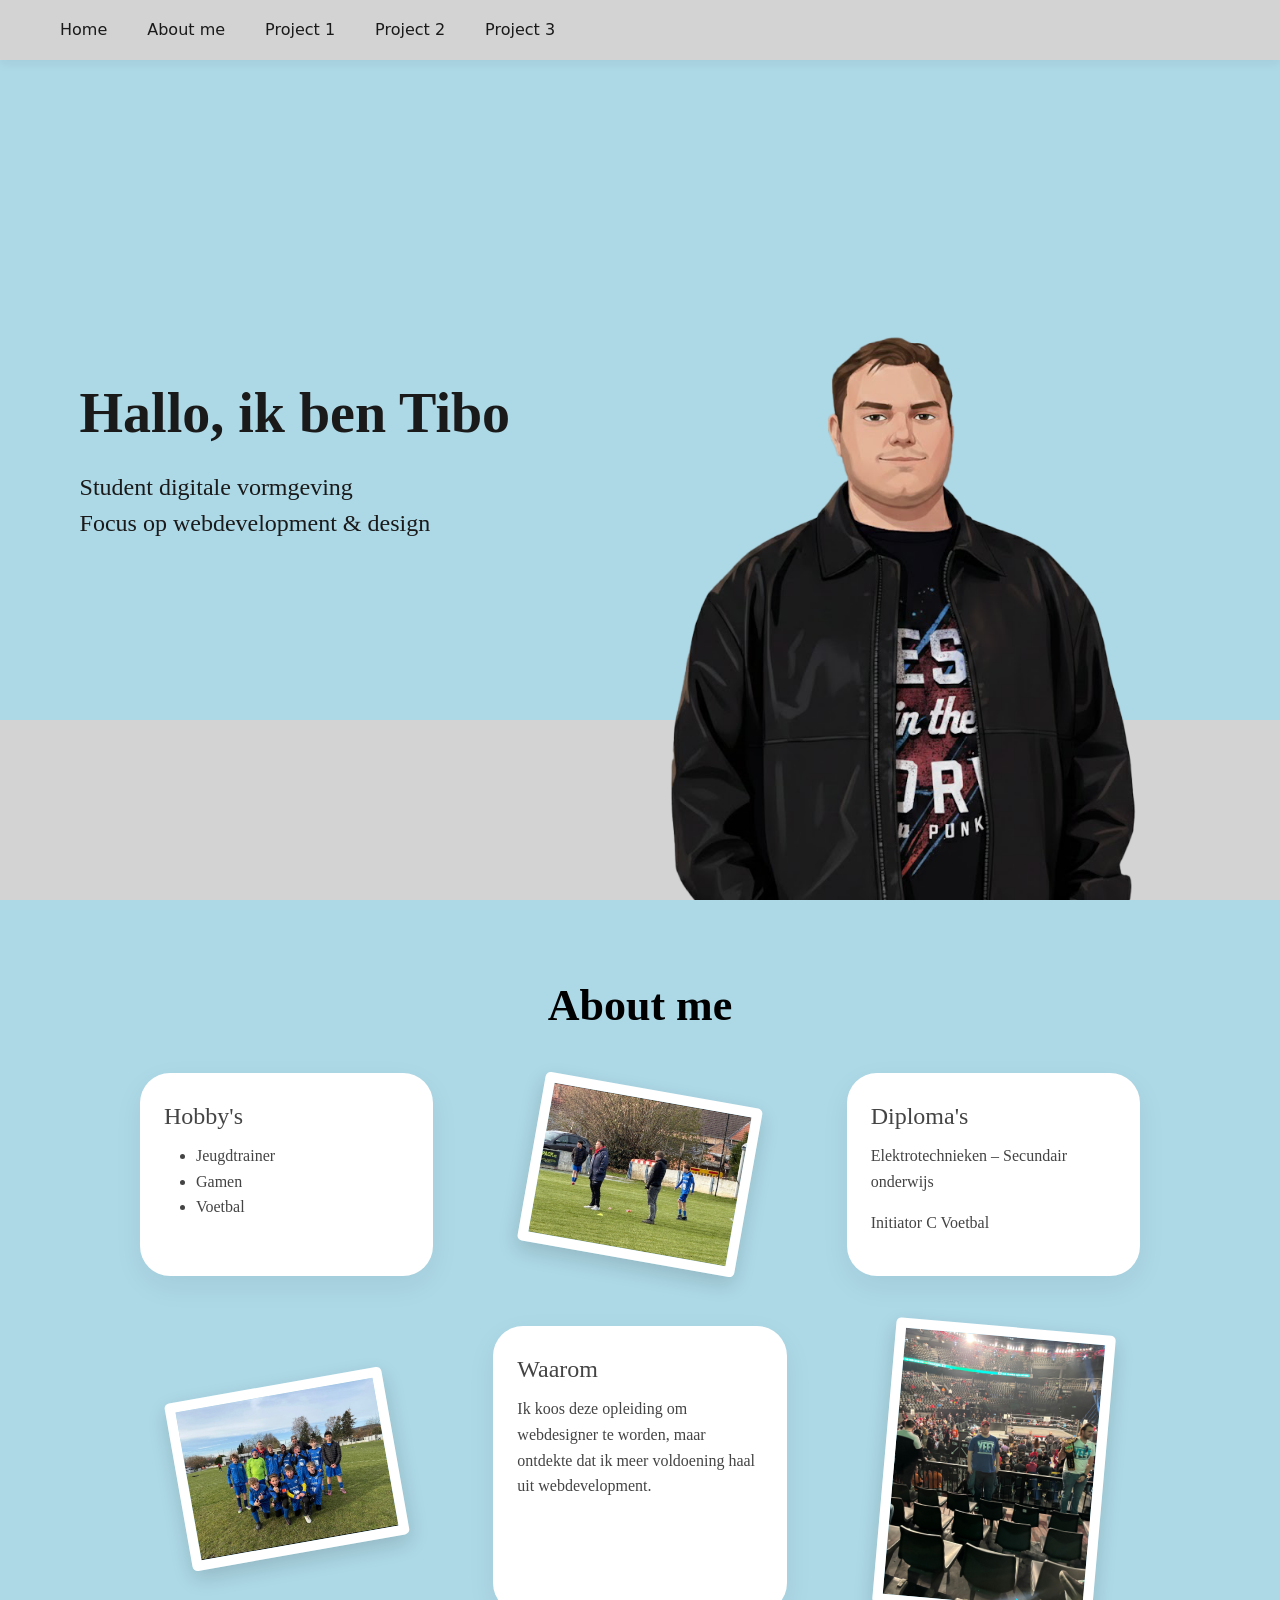
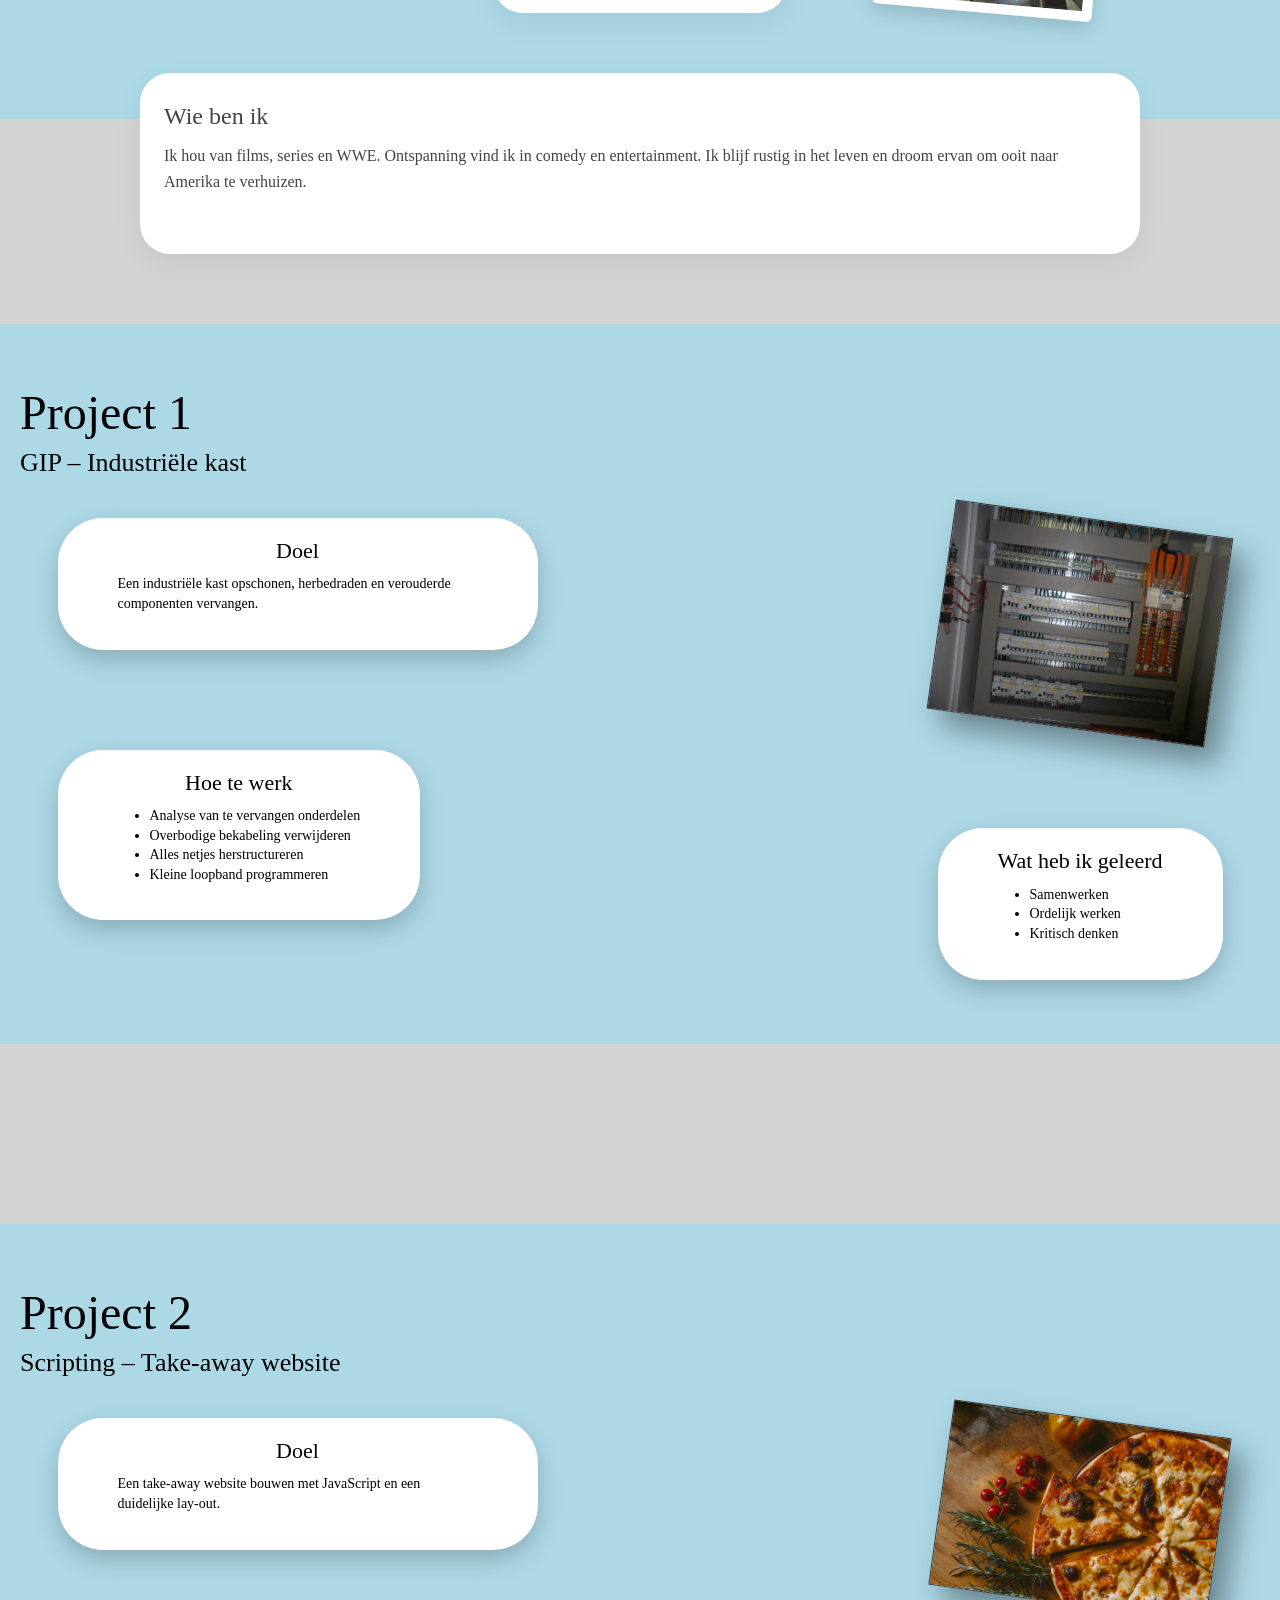
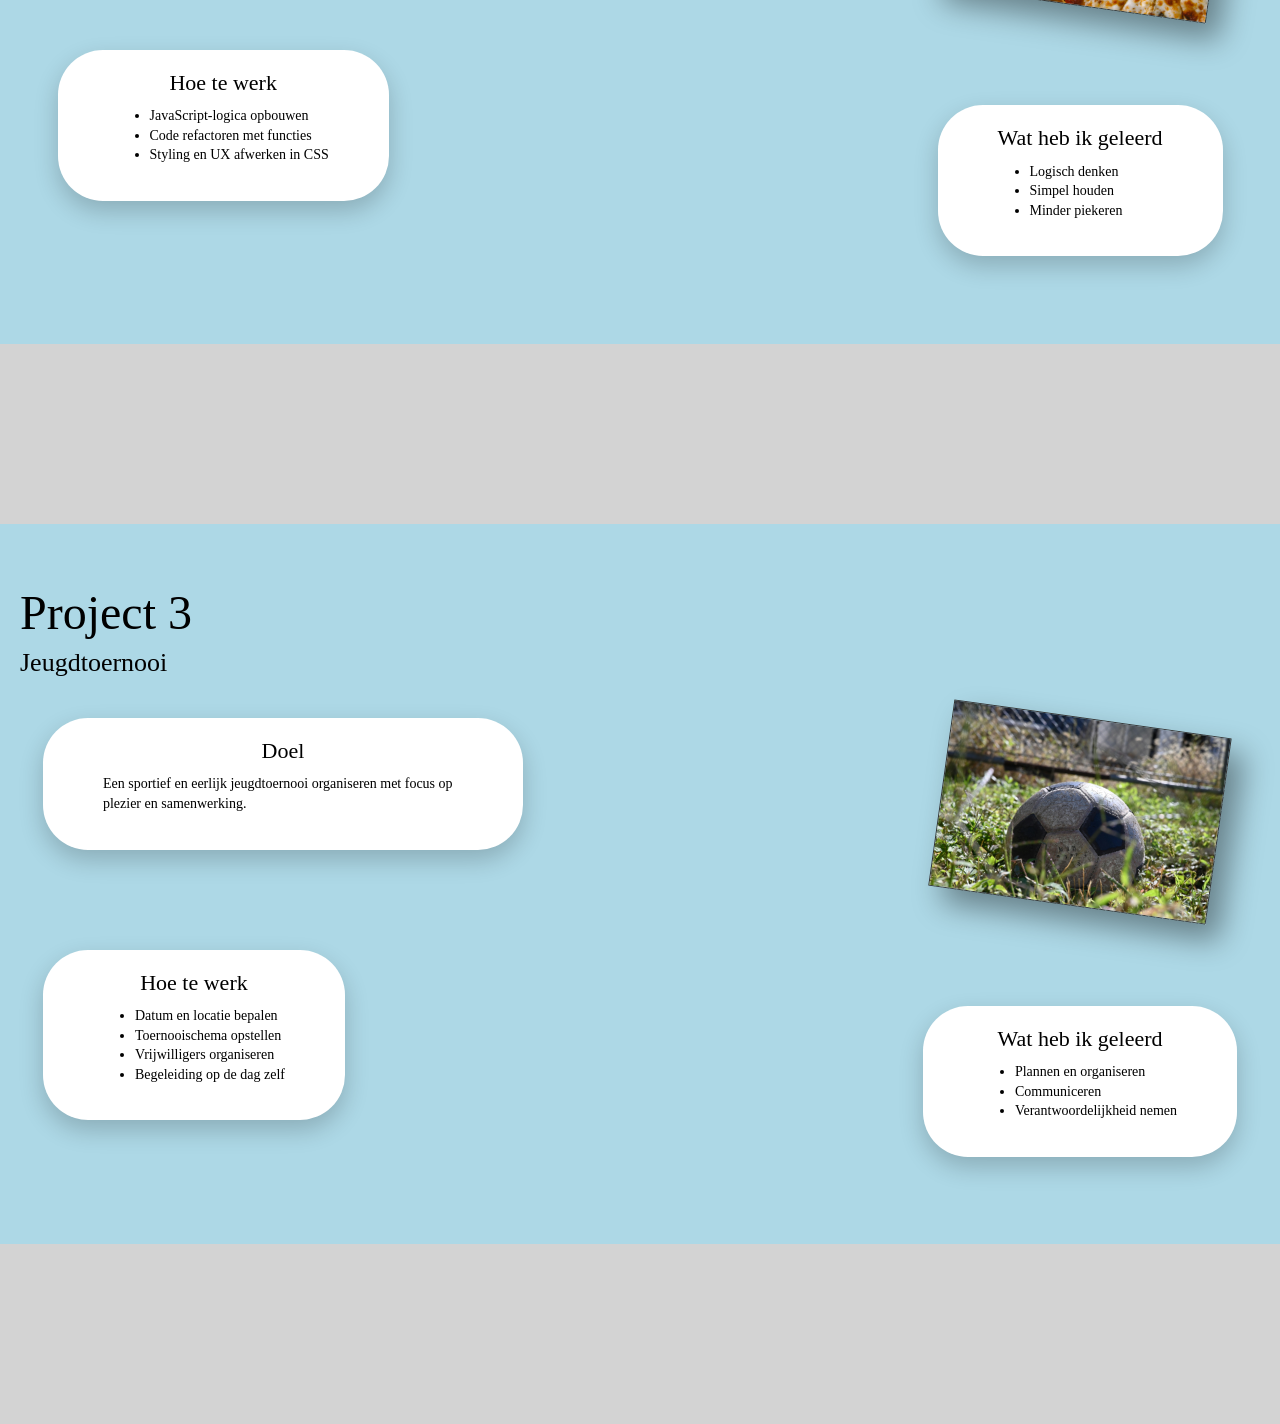
==== commit ddb0cd62: "toegevoed dingen" ====
--- a/index.html
+++ b/index.html
@@ -11,28 +11,27 @@
 </head>
 
 <body>
-<section class="Home">
+<header>
+    <nav class="nav">
+        <ul>
+            <li><a href="#home">Home</a></li>
+            <li><a href="#about">About me</a></li>
+            <li><a href="#project1">Project 1</a></li>
+            <li><a href="#project2">Project 2</a></li>
+            <li><a href="#project3">Project 3</a></li>
+        </ul>
+    </nav>
+</header>
+
+<section id="home" class="Home">
     <div class="home-inner">
-
-        <header>
-            <nav class="nav">
-                <ul>
-                    <li><a href="#">Home</a></li>
-                    <li><a href="#">About me</a></li>
-                    <li><a href="#">Project 1</a></li>
-                    <li><a href="#">Project 2</a></li>
-                    <li><a href="#">Project 3</a></li>
-                </ul>
-            </nav>
-        </header>
-
         <main>
             <section class="hero">
                 <div class="hero-text">
-                    <h1>Hallo Ik ben Tibo</h1>
+                    <h1>Hallo, ik ben Tibo</h1>
                     <p>
                         Student digitale vormgeving<br>
-                        Focus op webdevelopment &amp; design
+                        Focus op webdevelopment & design
                     </p>
                 </div>
 
@@ -41,11 +40,10 @@
                 </div>
             </section>
         </main>
-
-    </div>
-</section>
-</section>
-<section class="about-me">
+    </div>
+</section>
+
+<section id="about" class="about-me">
     <h2 class="about-title">About me</h2>
 
     <div class="about-grid">
@@ -64,8 +62,8 @@
 
         <div class="about-card">
             <h3>Diploma's</h3>
-            <p>Elektrotechnieken Secondair onderwijs</p>
-            <p>Initator C Voetbal</p>
+            <p>Elektrotechnieken – Secundair onderwijs</p>
+            <p>Initiator C Voetbal</p>
         </div>
 
         <div class="about-photo rotate-left">
@@ -74,7 +72,10 @@
 
         <div class="about-card">
             <h3>Waarom</h3>
-            <p>Ik koos deze opleiding omdat ik web designer te worden maar door het eerste semester werd mij duidelijk dat ik liever Web developer ben</p>
+            <p>
+                Ik koos deze opleiding om webdesigner te worden, maar ontdekte
+                dat ik meer voldoening haal uit webdevelopment.
+            </p>
         </div>
 
         <div class="about-photo rotate-right-slight">
@@ -83,91 +84,98 @@
 
         <div class="about-card full-width">
             <h3>Wie ben ik</h3>
-            <p>Ik kan uren praten over films, series en WWE, omdat verhalen en entertainment mij echt raken. Mijn rustmomenten vind ik in films kijken en stand-up comedy, waarbij lachen en ontspannen centraal staan. Ik heb geleerd om rustig te blijven in het leven en droom ervan om ooit naar Amerika te verhuizen.</p>
-        </div>
-    </div>
-</section>
-<section class="project-1">
+            <p>
+                Ik hou van films, series en WWE. Ontspanning vind ik in comedy
+                en entertainment. Ik blijf rustig in het leven en droom ervan
+                om ooit naar Amerika te verhuizen.
+            </p>
+        </div>
+    </div>
+</section>
+
+<section id="project1" class="project-1">
     <div class="p1-container">
-        <header class="p1-header">
+        <div class="p1-header">
             <h1 class="p1-main-title">Project 1</h1>
-            <h2 class="p1-sub-title">GIP Opdracht : industriëel kast</h2>
-        </header>
+            <h2 class="p1-sub-title">GIP – Industriële kast</h2>
+        </div>
 
         <div class="p1-centered-content">
             <div class="p1-layout">
                 <div class="p1-col-left">
                     <div class="p1-bubble">
                         <h3>Doel</h3>
-                        <p>de opdracht was om een industrieel kast op te kuisen en opnieuw mooi te bedraden en oudere componenten te vervangen</p>
+                        <p>
+                            Een industriële kast opschonen, herbedraden
+                            en verouderde componenten vervangen.
+                        </p>
                     </div>
 
                     <div class="p1-bubble">
                         <h3>Hoe te werk</h3>
                         <ul>
-                            <li>Eerst hebben we bekeken wat er moest vervangen worden</li>
-                            <li>dan hebben we gekeken welke kabels te veel zijn</li>
-                            <li>dan hebben we alles mooi verzorgd</li>
-                            <li>als bijzaak hebben we aan de kast klein loopbandje gezet met een programa in</li>
+                            <li>Analyse van te vervangen onderdelen</li>
+                            <li>Overbodige bekabeling verwijderen</li>
+                            <li>Alles netjes herstructureren</li>
+                            <li>Kleine loopband programmeren</li>
                         </ul>
                     </div>
                 </div>
 
                 <div class="p1-col-right">
-                    <div class="p1-image-wrapper">
-                        <img src="assets/kast.jpg" alt="Project foto" class="p1-rotated-img">
-                    </div>
+                    <img src="assets/kast.jpg" alt="Project foto" class="p1-rotated-img">
 
                     <div class="p1-bubble">
                         <h3>Wat heb ik geleerd</h3>
                         <ul>
-                            <li>samen te werken met collega</li>
-                            <li>ordelijk te werken</li>
-                            <li>kritisch te denken</li>
+                            <li>Samenwerken</li>
+                            <li>Ordelijk werken</li>
+                            <li>Kritisch denken</li>
                         </ul>
                     </div>
                 </div>
             </div>
         </div>
     </div>
-
-</section>
-<section class="project-2">
+</section>
+
+<section id="project2" class="project-2">
     <div class="p1-container">
-        <header class="p1-header">
+        <div class="p1-header">
             <h1 class="p1-main-title">Project 2</h1>
-            <h2 class="p1-sub-title">scripting : website maken</h2>
-        </header>
+            <h2 class="p1-sub-title">Scripting – Take-away website</h2>
+        </div>
 
         <div class="p1-centered-content">
             <div class="p1-layout">
                 <div class="p1-col-left">
                     <div class="p1-bubble">
                         <h3>Doel</h3>
-                        <p>een take-away website maken met de nodige functie en zorgen voor mooi duidelijke lay-out</p>
+                        <p>
+                            Een take-away website bouwen met JavaScript
+                            en een duidelijke lay-out.
+                        </p>
                     </div>
 
                     <div class="p1-bubble">
                         <h3>Hoe te werk</h3>
                         <ul>
-                            <li>een heb ik mijn code geschreven in javascript om te zorgen dat alles op scherm komt</li>
-                            <li>dan heb mijn code aangepast om kleiner te maken door functies toe voegen</li>
-                            <li>via css file heb de stijl mooi gemaakt en een leuke touch gegeven</li>
+                            <li>JavaScript-logica opbouwen</li>
+                            <li>Code refactoren met functies</li>
+                            <li>Styling en UX afwerken in CSS</li>
                         </ul>
                     </div>
                 </div>
 
                 <div class="p1-col-right">
-                    <div class="p1-image-wrapper">
-                        <img src="assets/Pizza.jpg" alt="Pizza" class="p1-rotated-img">
-                    </div>
+                    <img src="assets/Pizza.jpg" alt="Pizza" class="p1-rotated-img">
 
                     <div class="p1-bubble">
                         <h3>Wat heb ik geleerd</h3>
                         <ul>
-                            <li>logisch nadenken en vooruit te denken</li>
-                            <li>dingen loslaten en stoppen met piekeren</li>
-                            <li>het proberen simpel te houden</li>
+                            <li>Logisch denken</li>
+                            <li>Simpel houden</li>
+                            <li>Minder piekeren</li>
                         </ul>
                     </div>
                 </div>
@@ -175,54 +183,53 @@
         </div>
     </div>
 </section>
-<section class="project-3">
+
+<section id="project3" class="project-3">
     <div class="p1-container">
-        <header class="p1-header">
+        <div class="p1-header">
             <h1 class="p1-main-title">Project 3</h1>
-            <h2 class="p1-sub-title">Toernooi jeugd</h2>
-        </header>
+            <h2 class="p1-sub-title">Jeugdtoernooi</h2>
+        </div>
 
         <div class="p1-centered-content">
             <div class="p1-layout">
                 <div class="p1-col-left">
                     <div class="p1-bubble">
                         <h3>Doel</h3>
-                        <p>een toernooi organiseren is om deelnemers op een leuke en eerlijke manier met elkaar te laten strijden. Daarnaast bevordert het sociale contacten, sportiviteit en samenwerking. Tot slot zorgt een toernooi voor spanning, plezier en het ontdekken van talent.</p>
+                        <p>
+                            Een sportief en eerlijk jeugdtoernooi organiseren
+                            met focus op plezier en samenwerking.
+                        </p>
                     </div>
 
                     <div class="p1-bubble">
                         <h3>Hoe te werk</h3>
                         <ul>
-                            <li>een datum en plaats vastgelegd</li>
-                            <li>andere ploegen uitgenodigd en een toernooi schema gemaakt</li>
-                            <li>een oproep gedaan naar vrijwiligers
-                                om te komen helpen
-                            </li>
-                            <li>gezorgd dat op moment
-                                zelf goed verloopt</li>
+                            <li>Datum en locatie bepalen</li>
+                            <li>Toernooischema opstellen</li>
+                            <li>Vrijwilligers organiseren</li>
+                            <li>Begeleiding op de dag zelf</li>
                         </ul>
                     </div>
                 </div>
 
                 <div class="p1-col-right">
-                    <div class="p1-image-wrapper">
-                        <img src="assets/Voetbal.jpg" alt="Voetbal" class="p1-rotated-img">
-                    </div>
+                    <img src="assets/Voetbal.jpg" alt="Voetbal" class="p1-rotated-img">
 
                     <div class="p1-bubble">
                         <h3>Wat heb ik geleerd</h3>
                         <ul>
-                            <li>leer je plannen en organiseren</li>
-                            <li>je leert ook samenwerken en communiceren met teams, scheidsrechters en helpers.</li>
-                            <li>ontwikkel je verantwoordelijkheidsgevoel en leer je omgaan met onverwachte problemen.</li>
+                            <li>Plannen en organiseren</li>
+                            <li>Communiceren</li>
+                            <li>Verantwoordelijkheid nemen</li>
                         </ul>
                     </div>
                 </div>
             </div>
         </div>
     </div>
-
-</section>
+</section>
+
 
 
 
--- a/index.css
+++ b/index.css
@@ -6,13 +6,49 @@
 
 }
 
-
+header {
+    position: fixed;
+    top: 0;
+    left: 0;
+    width: 100%;
+    height: 60px;
+
+    padding: 20px 60px;
+    background: #fff;
+    z-index: 1000;
+
+    display: flex;
+    align-items: center;
+    justify-content: space-between;
+
+    box-shadow: 0 4px 10px rgba(0,0,0,0.05);
+    backdrop-filter: blur(6px);
+    background-color: lightgray;
+}
+
+.nav ul {
+    list-style: none;
+    display: flex;
+    gap: 40px;
+    margin: 0;
+    padding: 0;
+}
+
+.nav a {
+    text-decoration: none;
+    color:  #1a1a1a;
+    font-size: 16px;
+}
+.nav a:hover {
+    text-decoration: underline;
+}
 .Home{
     background: linear-gradient(180deg, #add8e6 80%, lightgray 20%);
     min-height: 100vh;
     color: #1a1a1a;
     font-family: 'Poppins';
     margin: 0;
+    padding-top: 80px;
 }
 .home-inner {
     max-width: 1100px;
@@ -20,24 +56,7 @@
     padding: 0 40px;
 }
 
-header {
-    padding: 20px 60px;
-}
-
-.nav ul {
-    list-style: none;
-    display: flex;
-    gap: 40px;
-}
-
-.nav a {
-    text-decoration: none;
-    color:  #1a1a1a;
-    font-size: 16px;
-}
-.nav a:hover {
-    text-decoration: underline;
-}
+
 .hero {
     min-height: calc(100vh - 80px);
     display: flex;
@@ -82,14 +101,14 @@
 /* De sectie container */
 .about-me {
     background: linear-gradient(180deg, #add8e6 80%, lightgray 20%);
-    padding: 120px 120px;
+    padding: 80px 40px;
     font-family: 'Poppins';
 }
 
 .about-title {
-    font-size: 56px;
+    font-size: 44px;
     font-weight: 700;
-    margin-bottom: 60px;
+    margin-bottom: 40px;
     color: black;
     text-align: center;
 }
@@ -98,8 +117,8 @@
 .about-grid {
     display: grid;
     grid-template-columns: repeat(3, 1fr);
-    gap: 80px 100px;
-    max-width: 1100px;
+    gap: 50px 60px;
+    max-width: 1000px;
     margin: 0 auto;
     align-items: center;
 }
@@ -107,8 +126,8 @@
 /* De witte kaarten */
 .about-card {
     background-color: white;
-    padding: 30px;
-    border-radius: 40px;
+    padding: 24px;
+    border-radius: 30px;
     box-shadow: 0 10px 30px rgba(0,0,0,0.06);
     transition: transform 0.3s ease;
     height: 100%;/* Mooie ronde hoeken zoals in de afbeelding */
@@ -119,13 +138,13 @@
 }
 
 .about-card h3 {
-    font-size: 28px;
+    font-size: 24px;
     line-height: 1.6;
     color: #444;
 }
 
 .about-card p, .about-card li {
-    font-size: 18px;
+    font-size: 16px;
     line-height: 1.6;
     color: #444;
 }
@@ -135,14 +154,14 @@
 }
 .about-photo img {
     width: 100%;
-    max-width: 250px;
-    border: 12px solid white;
+    max-width: 220px;
+    border: 10px solid white;
     border-radius: 5px;
     box-shadow: 0 8px 20px rgba(0,0,0,0.15);
 }
 .full-width {
     grid-column: span 3;
-    margin-top: 40px;
+    margin-top: 20px;
 }
 
 /* De rotaties voor het speelse effect */
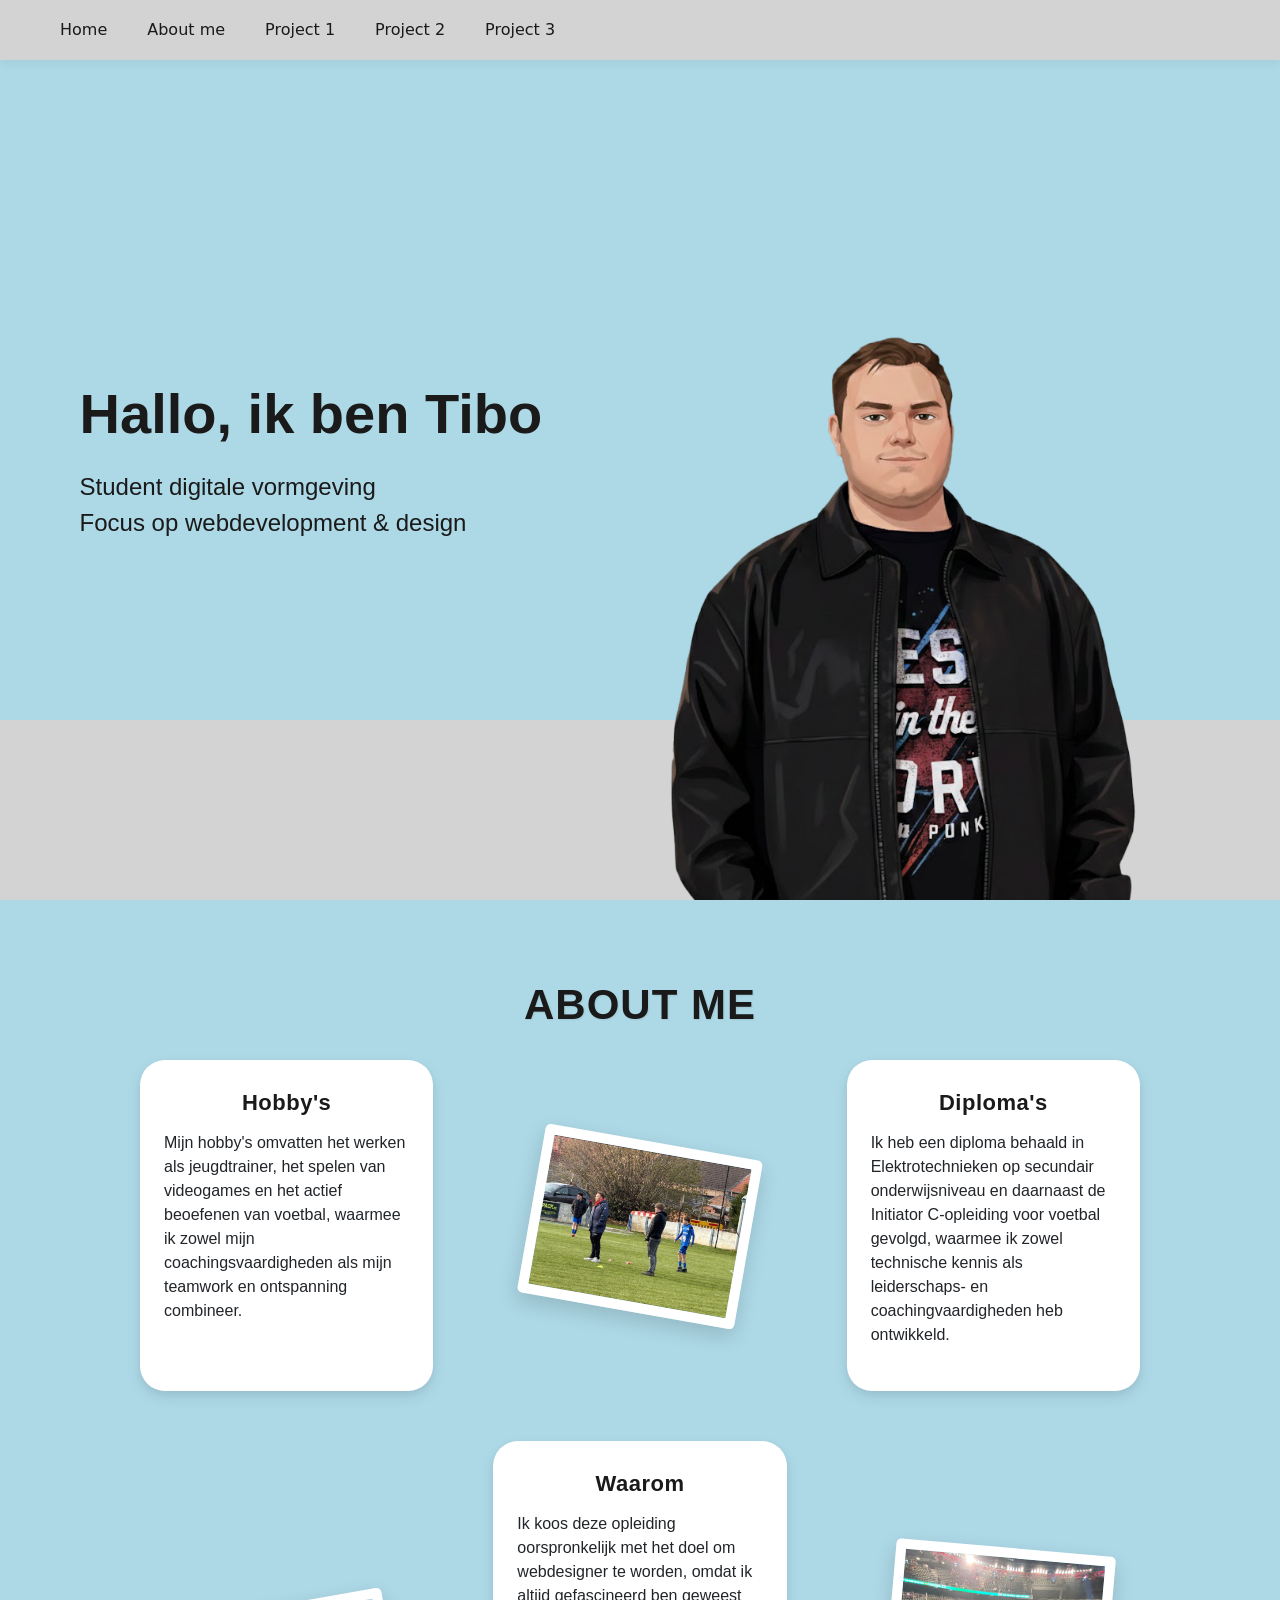
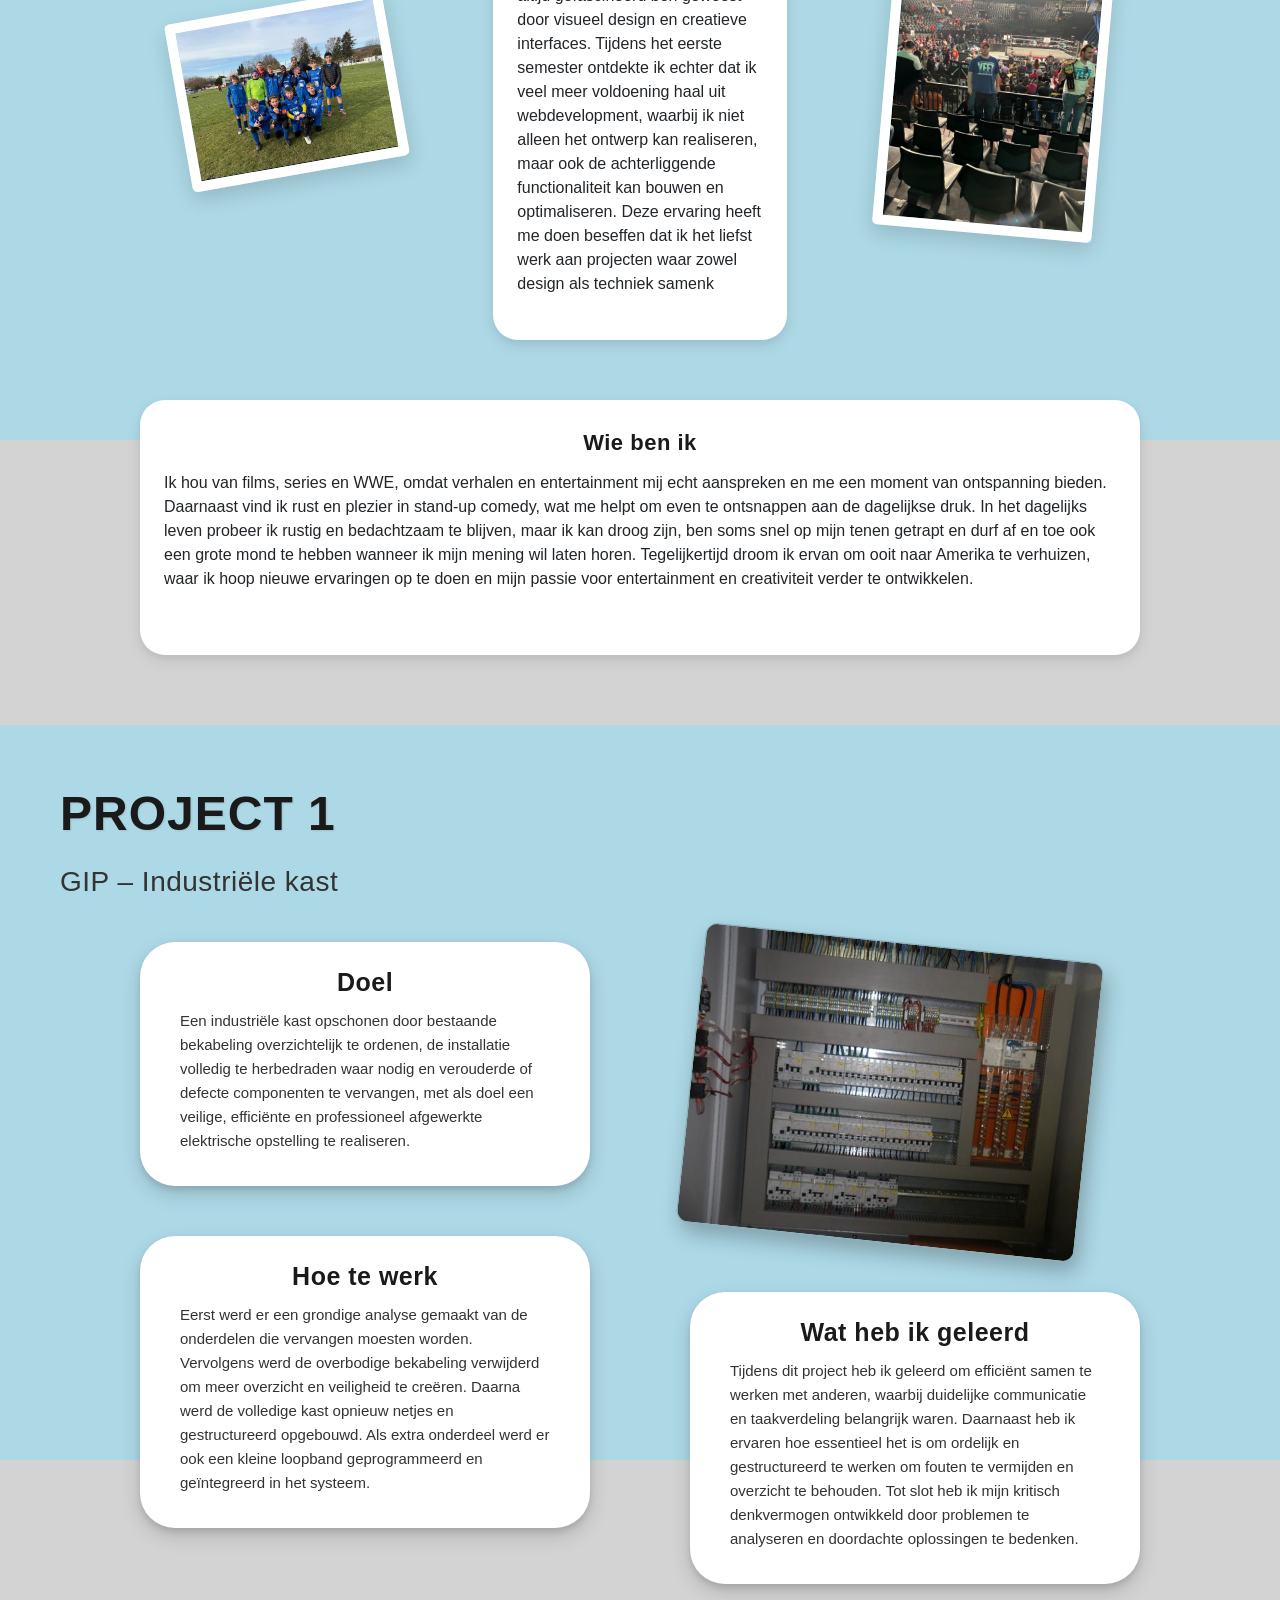
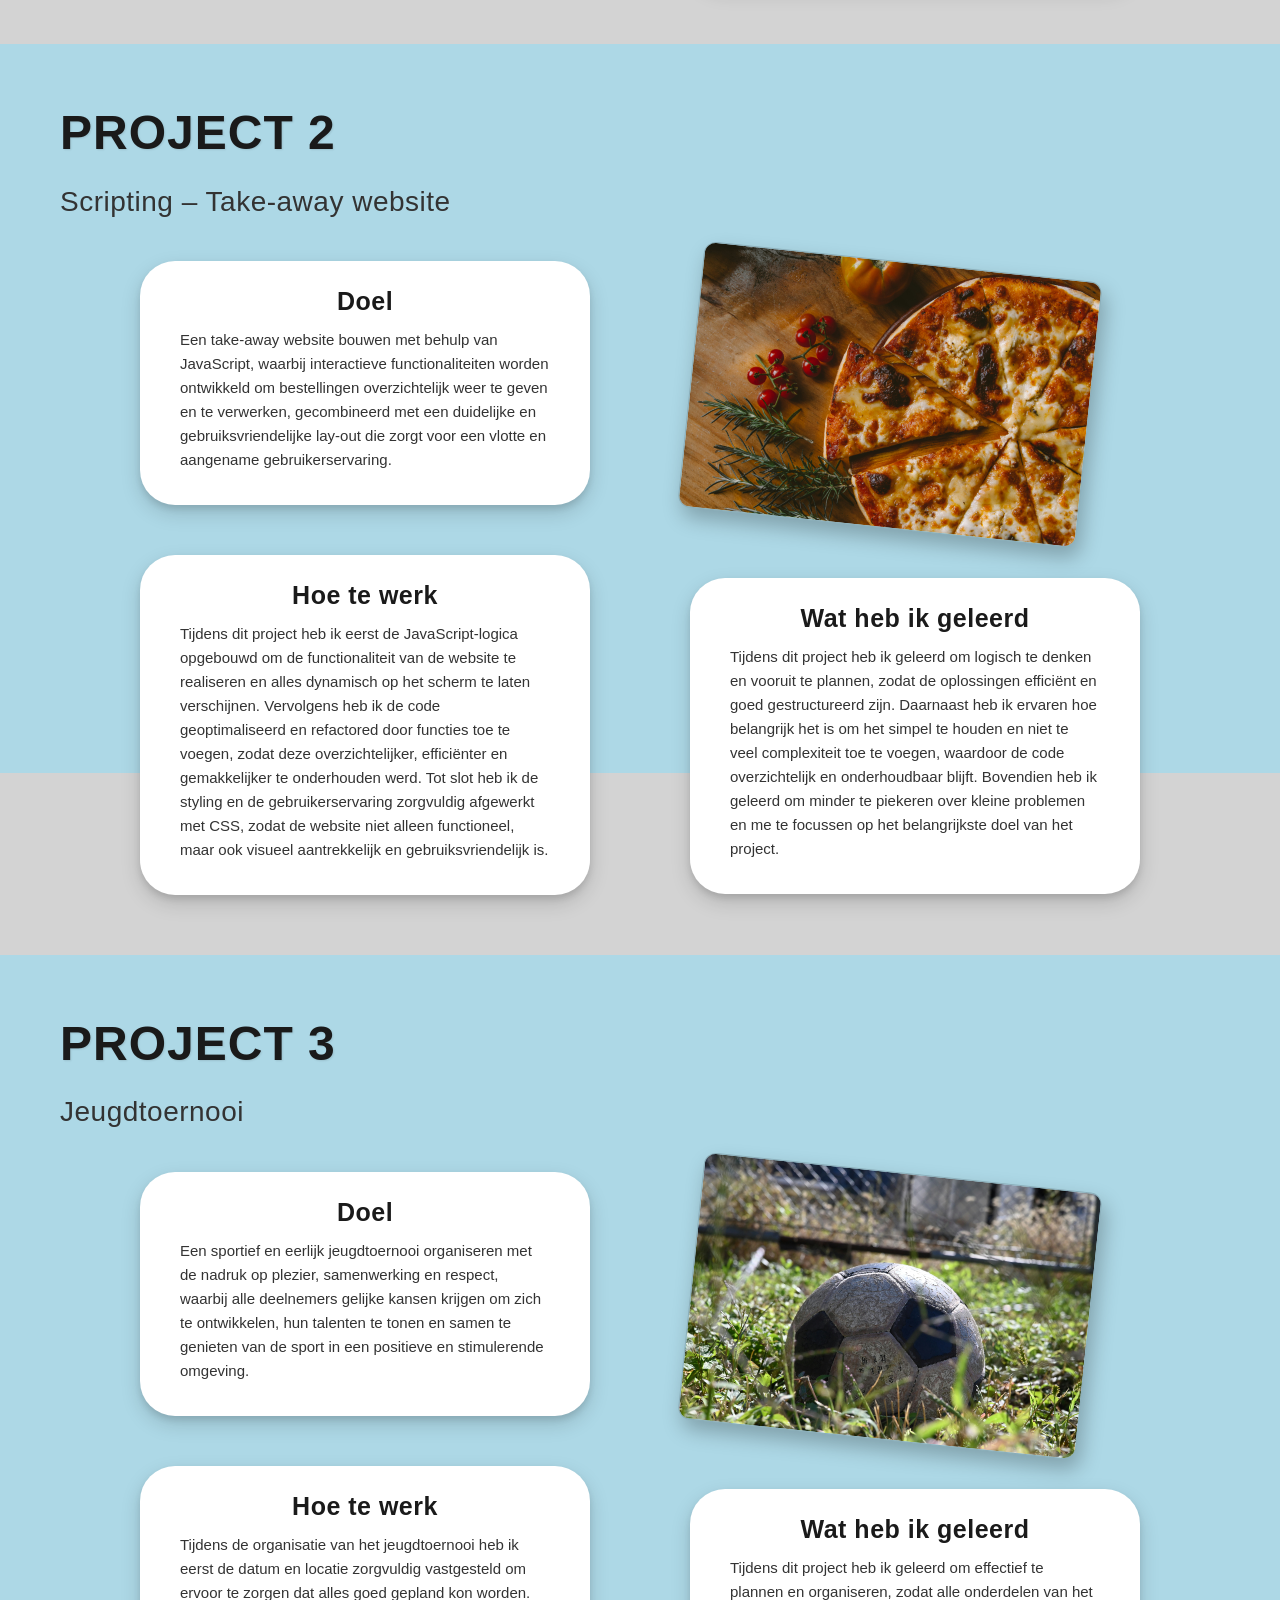
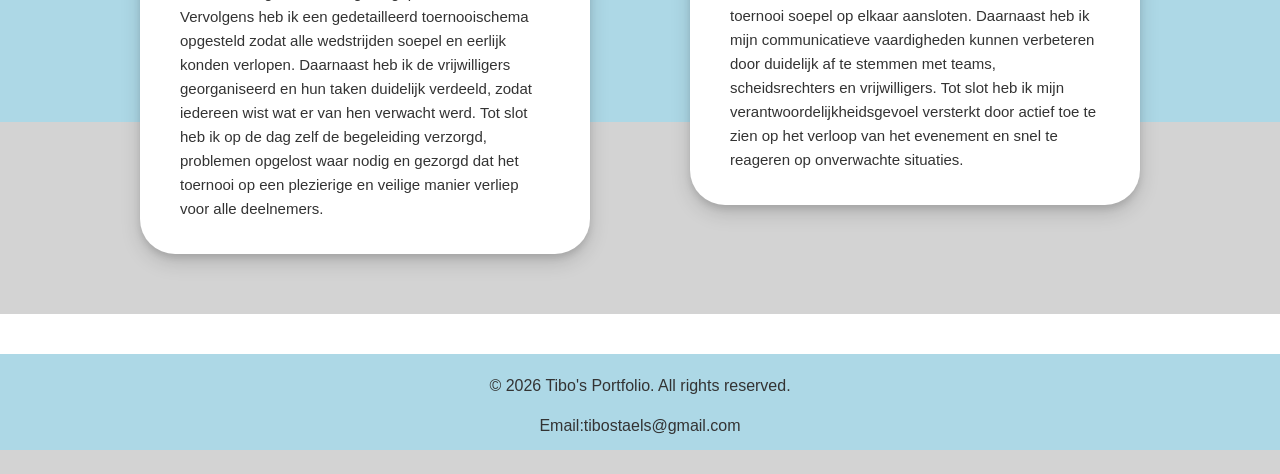
==== commit c653cd1d: "aangepast" ====
--- a/index.html
+++ b/index.html
@@ -49,11 +49,10 @@
     <div class="about-grid">
         <div class="about-card">
             <h3>Hobby's</h3>
-            <ul>
-                <li>Jeugdtrainer</li>
-                <li>Gamen</li>
-                <li>Voetbal</li>
-            </ul>
+            <p>
+                Mijn hobby's omvatten het werken als jeugdtrainer, het spelen van videogames en het actief beoefenen van voetbal, waarmee ik zowel mijn coachingsvaardigheden als mijn teamwork en ontspanning combineer.
+            </p>
+
         </div>
 
         <div class="about-photo rotate-right">
@@ -62,8 +61,10 @@
 
         <div class="about-card">
             <h3>Diploma's</h3>
-            <p>Elektrotechnieken – Secundair onderwijs</p>
-            <p>Initiator C Voetbal</p>
+            <p>
+                Ik heb een diploma behaald in Elektrotechnieken op secundair onderwijsniveau en daarnaast de Initiator C-opleiding voor voetbal gevolgd, waarmee ik zowel technische kennis als leiderschaps- en coachingvaardigheden heb ontwikkeld.
+            </p>
+
         </div>
 
         <div class="about-photo rotate-left">
@@ -73,9 +74,10 @@
         <div class="about-card">
             <h3>Waarom</h3>
             <p>
-                Ik koos deze opleiding om webdesigner te worden, maar ontdekte
-                dat ik meer voldoening haal uit webdevelopment.
-            </p>
+                Ik koos deze opleiding oorspronkelijk met het doel om webdesigner te worden, omdat ik altijd gefascineerd ben geweest door visueel design en creatieve interfaces.
+                Tijdens het eerste semester ontdekte ik echter dat ik veel meer voldoening haal uit webdevelopment, waarbij ik niet alleen het ontwerp kan realiseren, maar ook de achterliggende functionaliteit kan bouwen en optimaliseren.
+                Deze ervaring heeft me doen beseffen dat ik het liefst werk aan projecten waar zowel design als techniek samenk
+
         </div>
 
         <div class="about-photo rotate-right-slight">
@@ -85,10 +87,12 @@
         <div class="about-card full-width">
             <h3>Wie ben ik</h3>
             <p>
-                Ik hou van films, series en WWE. Ontspanning vind ik in comedy
-                en entertainment. Ik blijf rustig in het leven en droom ervan
-                om ooit naar Amerika te verhuizen.
+                Ik hou van films, series en WWE, omdat verhalen en entertainment mij echt aanspreken en me een moment van ontspanning bieden.
+                Daarnaast vind ik rust en plezier in stand-up comedy, wat me helpt om even te ontsnappen aan de dagelijkse druk.
+                In het dagelijks leven probeer ik rustig en bedachtzaam te blijven, maar ik kan droog zijn, ben soms snel op mijn tenen getrapt en durf af en toe ook een grote mond te hebben wanneer ik mijn mening wil laten horen.
+                Tegelijkertijd droom ik ervan om ooit naar Amerika te verhuizen, waar ik hoop nieuwe ervaringen op te doen en mijn passie voor entertainment en creativiteit verder te ontwikkelen.
             </p>
+
         </div>
     </div>
 </section>
@@ -106,19 +110,18 @@
                     <div class="p1-bubble">
                         <h3>Doel</h3>
                         <p>
-                            Een industriële kast opschonen, herbedraden
-                            en verouderde componenten vervangen.
+                            Een industriële kast opschonen door bestaande bekabeling overzichtelijk te ordenen, de installatie volledig te herbedraden waar nodig en verouderde of defecte componenten te vervangen, met als doel een veilige, efficiënte en professioneel afgewerkte elektrische opstelling te realiseren.
                         </p>
                     </div>
 
                     <div class="p1-bubble">
                         <h3>Hoe te werk</h3>
-                        <ul>
-                            <li>Analyse van te vervangen onderdelen</li>
-                            <li>Overbodige bekabeling verwijderen</li>
-                            <li>Alles netjes herstructureren</li>
-                            <li>Kleine loopband programmeren</li>
-                        </ul>
+                        <p>
+                            Eerst werd er een grondige analyse gemaakt van de onderdelen die vervangen moesten worden.
+                            Vervolgens werd de overbodige bekabeling verwijderd om meer overzicht en veiligheid te creëren.
+                            Daarna werd de volledige kast opnieuw netjes en gestructureerd opgebouwd.
+                            Als extra onderdeel werd er ook een kleine loopband geprogrammeerd en geïntegreerd in het systeem.
+                        </p>
                     </div>
                 </div>
 
@@ -127,11 +130,12 @@
 
                     <div class="p1-bubble">
                         <h3>Wat heb ik geleerd</h3>
-                        <ul>
-                            <li>Samenwerken</li>
-                            <li>Ordelijk werken</li>
-                            <li>Kritisch denken</li>
-                        </ul>
+                        <p>
+                            Tijdens dit project heb ik geleerd om efficiënt samen te werken met anderen, waarbij duidelijke communicatie en taakverdeling belangrijk waren.
+                            Daarnaast heb ik ervaren hoe essentieel het is om ordelijk en gestructureerd te werken om fouten te vermijden en overzicht te behouden.
+                            Tot slot heb ik mijn kritisch denkvermogen ontwikkeld door problemen te analyseren en doordachte oplossingen te bedenken.
+                        </p>
+
                     </div>
                 </div>
             </div>
@@ -152,18 +156,17 @@
                     <div class="p1-bubble">
                         <h3>Doel</h3>
                         <p>
-                            Een take-away website bouwen met JavaScript
-                            en een duidelijke lay-out.
+                            Een take-away website bouwen met behulp van JavaScript, waarbij interactieve functionaliteiten worden ontwikkeld om bestellingen overzichtelijk weer te geven en te verwerken, gecombineerd met een duidelijke en gebruiksvriendelijke lay-out die zorgt voor een vlotte en aangename gebruikerservaring.
                         </p>
                     </div>
 
                     <div class="p1-bubble">
                         <h3>Hoe te werk</h3>
-                        <ul>
-                            <li>JavaScript-logica opbouwen</li>
-                            <li>Code refactoren met functies</li>
-                            <li>Styling en UX afwerken in CSS</li>
-                        </ul>
+                        <p>
+                            Tijdens dit project heb ik eerst de JavaScript-logica opgebouwd om de functionaliteit van de website te realiseren en alles dynamisch op het scherm te laten verschijnen.
+                            Vervolgens heb ik de code geoptimaliseerd en refactored door functies toe te voegen, zodat deze overzichtelijker, efficiënter en gemakkelijker te onderhouden werd.
+                            Tot slot heb ik de styling en de gebruikerservaring zorgvuldig afgewerkt met CSS, zodat de website niet alleen functioneel, maar ook visueel aantrekkelijk en gebruiksvriendelijk is.
+                        </p>
                     </div>
                 </div>
 
@@ -172,11 +175,11 @@
 
                     <div class="p1-bubble">
                         <h3>Wat heb ik geleerd</h3>
-                        <ul>
-                            <li>Logisch denken</li>
-                            <li>Simpel houden</li>
-                            <li>Minder piekeren</li>
-                        </ul>
+                        <p>
+                            Tijdens dit project heb ik geleerd om logisch te denken en vooruit te plannen, zodat de oplossingen efficiënt en goed gestructureerd zijn.
+                            Daarnaast heb ik ervaren hoe belangrijk het is om het simpel te houden en niet te veel complexiteit toe te voegen, waardoor de code overzichtelijk en onderhoudbaar blijft.
+                            Bovendien heb ik geleerd om minder te piekeren over kleine problemen en me te focussen op het belangrijkste doel van het project.
+                        </p>
                     </div>
                 </div>
             </div>
@@ -197,19 +200,18 @@
                     <div class="p1-bubble">
                         <h3>Doel</h3>
                         <p>
-                            Een sportief en eerlijk jeugdtoernooi organiseren
-                            met focus op plezier en samenwerking.
+                            Een sportief en eerlijk jeugdtoernooi organiseren met de nadruk op plezier, samenwerking en respect, waarbij alle deelnemers gelijke kansen krijgen om zich te ontwikkelen, hun talenten te tonen en samen te genieten van de sport in een positieve en stimulerende omgeving.
                         </p>
                     </div>
 
                     <div class="p1-bubble">
                         <h3>Hoe te werk</h3>
-                        <ul>
-                            <li>Datum en locatie bepalen</li>
-                            <li>Toernooischema opstellen</li>
-                            <li>Vrijwilligers organiseren</li>
-                            <li>Begeleiding op de dag zelf</li>
-                        </ul>
+                        <p>
+                            Tijdens de organisatie van het jeugdtoernooi heb ik eerst de datum en locatie zorgvuldig vastgesteld om ervoor te zorgen dat alles goed gepland kon worden.
+                            Vervolgens heb ik een gedetailleerd toernooischema opgesteld zodat alle wedstrijden soepel en eerlijk konden verlopen.
+                            Daarnaast heb ik de vrijwilligers georganiseerd en hun taken duidelijk verdeeld, zodat iedereen wist wat er van hen verwacht werd.
+                            Tot slot heb ik op de dag zelf de begeleiding verzorgd, problemen opgelost waar nodig en gezorgd dat het toernooi op een plezierige en veilige manier verliep voor alle deelnemers.
+                        </p>
                     </div>
                 </div>
 
@@ -218,17 +220,24 @@
 
                     <div class="p1-bubble">
                         <h3>Wat heb ik geleerd</h3>
-                        <ul>
-                            <li>Plannen en organiseren</li>
-                            <li>Communiceren</li>
-                            <li>Verantwoordelijkheid nemen</li>
-                        </ul>
+                        <p>
+                            Tijdens dit project heb ik geleerd om effectief te plannen en organiseren, zodat alle onderdelen van het toernooi soepel op elkaar aansloten.
+                            Daarnaast heb ik mijn communicatieve vaardigheden kunnen verbeteren door duidelijk af te stemmen met teams, scheidsrechters en vrijwilligers.
+                            Tot slot heb ik mijn verantwoordelijkheidsgevoel versterkt door actief toe te zien op het verloop van het evenement en snel te reageren op onverwachte situaties.
+                        </p>
                     </div>
                 </div>
             </div>
         </div>
     </div>
 </section>
+<footer>
+    <div class="footer-content">
+        <p>&copy; 2026 Tibo's Portfolio. All rights reserved.</p>
+        <p>Email:tibostaels@gmail.com
+        </p>
+    </div>
+</footer>
 
 
 
--- a/index.css
+++ b/index.css
@@ -46,7 +46,7 @@
     background: linear-gradient(180deg, #add8e6 80%, lightgray 20%);
     min-height: 100vh;
     color: #1a1a1a;
-    font-family: 'Poppins';
+    font-family: 'Montserrat', sans-serif;
     margin: 0;
     padding-top: 80px;
 }
@@ -102,16 +102,21 @@
 .about-me {
     background: linear-gradient(180deg, #add8e6 80%, lightgray 20%);
     padding: 80px 40px;
-    font-family: 'Poppins';
+    font-family: 'Montserrat', sans-serif;
 }
 
 .about-title {
-    font-size: 44px;
-    font-weight: 700;
-    margin-bottom: 40px;
-    color: black;
+    font-size: 42px;                  /* iets compacter, modernere look */
+    font-weight: 800;                 /* iets vetter voor meer impact */
+    margin-bottom: 30px;              /* iets minder, strakker */
+    color: #1a1a1a;                   /* zachter zwart voor oogcomfort */
     text-align: center;
-}
+    line-height: 1.2;                 /* betere verticale spacing */
+    letter-spacing: 1px;              /* subtiel voor elegantie */
+    text-transform: uppercase;        /* krachtigere uitstraling */
+    text-shadow: 1px 1px 2px rgba(0,0,0,0.08); /* subtiele diepte */
+}
+
 
 /* De Grid layout */
 .about-grid {
@@ -125,29 +130,41 @@
 
 /* De witte kaarten */
 .about-card {
-    background-color: white;
-    padding: 24px;
-    border-radius: 30px;
-    box-shadow: 0 10px 30px rgba(0,0,0,0.06);
-    transition: transform 0.3s ease;
-    height: 100%;/* Mooie ronde hoeken zoals in de afbeelding */
-
-}
+    background-color: #ffffff;                       /* fris wit blijft */
+    padding: 28px 24px;                              /* iets meer verticale padding voor ademruimte */
+    border-radius: 25px;                             /* iets subtieler afgerond voor modernere look */
+    box-shadow: 0 6px 15px rgba(0,0,0,0.08),        /* subtielere, meer natuurlijke schaduw */
+    0 3px 6px rgba(0,0,0,0.05);
+    transition: transform 0.3s ease, box-shadow 0.3s ease; /* vloeiendere hover */
+    height: 100%;
+    display: flex;                                   /* voor consistente alignment van inhoud */
+    flex-direction: column;
+    justify-content: flex-start;
+}
+
+/* Hover effect */
+.about-card:hover {
+    transform: translateY(-8px) scale(1.02);         /* subtiel omhoog en licht vergroten */
+    box-shadow: 0 12px 25px rgba(0,0,0,0.12),
+    0 6px 12px rgba(0,0,0,0.06);
+}
+
 .about-card:hover {
     transform: translateY(-10px);
 }
 
 .about-card h3 {
-    font-size: 24px;
-    line-height: 1.6;
-    color: #444;
-}
-
-.about-card p, .about-card li {
-    font-size: 16px;
-    line-height: 1.6;
-    color: #444;
-}
+    font-size: 22px;                 /* iets compacter voor moderne look */
+    font-weight: 700;                 /* vetter voor hiërarchie */
+    line-height: 1.4;                 /* strakker voor overzicht */
+    color: #1a1a1a;                   /* iets donkerder en moderner zwart */
+    margin-bottom: 12px;              /* ruimte tussen titel en tekst */
+    letter-spacing: 0.5px;            /* subtiele spreiding voor elegantie */
+    text-align: center;                /* optioneel: centreren voor visuele balans */
+}
+
+
+
 .about-photo {
     display: flex;
     justify-content: center;
@@ -187,7 +204,7 @@
 .project-1 {
     background: linear-gradient(180deg, #add8e6 80%, lightgray 20%);
     padding: 60px 20px;
-    font-family: 'Poppins';
+    font-family: 'Montserrat', sans-serif;
     min-height: 100vh;
     display: flex;
     justify-content: center;
@@ -206,15 +223,23 @@
 
 .p1-main-title {
     font-size: 48px;
-    margin: 0;
-    color: #000;
+    font-weight: 800;           /* iets vetter voor meer impact */
+    color: #1a1a1a;             /* iets zachter zwart voor oogcomfort */
+    margin: 0 0 20px 40px;         /* margin bottom voor ademruimte */
+    line-height: 1.2;           /* beter leesbaar */
+    letter-spacing: 1px;        /* subtiele spreiding voor stijl */
+    text-transform: uppercase;  /* geeft een krachtige uitstraling */
+    text-shadow: 1px 1px 2px rgba(0,0,0,0.1); /* subtiele diepte */
 }
 
 .p1-sub-title {
-    font-size: 26px;
-    font-weight: normal;
-    margin-top: 5px;
-    color: #000;
+    font-size: 28px;
+    font-weight: 500;
+    margin: 10px 0 0 40px;
+    color: #333;
+    line-height: 1.4;
+    letter-spacing: 0.5px;
+    font-family: 'Montserrat', sans-serif;
 }
 
 /* Zorgt dat de inhoud naar het midden van het scherm gaat */
@@ -225,72 +250,109 @@
 }
 
 /* De layout met kolommen */
+/* Layout container */
 .p1-layout {
     display: grid;
-    grid-template-columns: auto auto;
-    gap: 400px; /* Ruimte tussen links en rechts */
+    grid-template-columns: repeat(2, auto);  /* twee kolommen */
+    gap: 100px 100px;                          /* minder ruimte tussen bubbles */
     align-items: start;
-}
-
+    justify-content: center;                 /* alles gecentreerd */
+}
+
+/* Kolommen */
 .p1-col-left, .p1-col-right {
     display: flex;
     flex-direction: column;
-    gap: 100px; /* Ruimte tussen de blokjes */
-}
-
-.p1-col-right {
-    align-items: center; /* Zorgt dat het blokje exact onder de foto staat */
-}
+    gap: 50px;                               /* minder verticale ruimte tussen bubbles */
+}
+
+/* Bubbles */
+.p1-bubble {
+    width: 100%;
+    max-width: 400px;                        /* iets smaller zodat ze dichter bij elkaar staan */
+    padding: 25px 30px;                       /* compactere padding */
+    border-radius: 25px;
+    box-shadow: 0 6px 15px rgba(0,0,0,0.12), 0 3px 6px rgba(0,0,0,0.08);
+    transition: transform 0.3s ease, box-shadow 0.3s ease;
+}
+
+.p1-bubble:hover {
+    transform: translateY(-4px) scale(1.02);
+    box-shadow: 0 10px 20px rgba(0,0,0,0.12), 0 5px 10px rgba(0,0,0,0.08);
+}
+
 
 /* De witte capsule blokjes */
 .p1-bubble {
-    background: white;
-    border-radius: 45px;
-    padding: 20px 60px;
-    color: black;
-    width: fit-content;
-    max-width: 480px;
-    box-shadow: 0 10px 25px rgba(0,0,0,0.2);
-}
+    background: #ffffff;                       /* fris wit blijft */
+    border-radius: 35px;                       /* iets minder extreem voor modernere look */
+    padding: 25px 40px;                        /* verticale padding iets groter, horizontaal compacter */
+    color: #1a1a1a;                            /* iets zachter zwart voor oogcomfort */
+    width: 100%;                               /* past mooi binnen container */
+    max-width: 450px;                           /* iets strakker dan 480px */
+    box-shadow: 0 8px 20px rgba(0,0,0,0.15),   /* subtiele dubbele schaduw voor diepte */
+    0 4px 6px rgba(0,0,0,0.1);
+    transition: transform 0.3s ease, box-shadow 0.3s ease; /* smooth hover effecten */
+}
+
+/* Hover effect */
 .p1-bubble:hover {
-    /* De bubble komt iets omhoog en de schaduw wordt zachter/dieper */
-    transform: translateY(-10px) scale(1.02);
-    box-shadow: 0 15px 35px rgba(0,0,0,0.15);
+    transform: translateY(-8px) scale(1.02);  /* subtiel omhoog en licht vergroten */
+    box-shadow: 0 15px 30px rgba(0,0,0,0.2), 0 8px 12px rgba(0,0,0,0.1);
 }
 
 .p1-bubble h3 {
     text-align: center;
-    font-size: 22px;
-    margin-bottom: 10px;
-}
-
-.p1-bubble p, .p1-bubble li {
-    font-size: 14px;
-    line-height: 1.4;
+    font-size: 25px;                  /* iets compacter dan 22px voor balans */
+    font-weight: 600;                 /* iets vetter voor betere hiërarchie */
+    margin-bottom: 12px;              /* iets meer ruimte tussen titel en tekst */
+    color: #1a1a1a;                   /* zacht zwart voor leesbaarheid */
+    letter-spacing: 0.5px;            /* subtiele spreiding voor elegantie */
+}
+
+.p1-bubble p,
+.p1-bubble li {
+    font-size: 15px;                  /* iets groter dan 14px, makkelijker lezen */
+    line-height: 1.6;                 /* extra ruimte tussen regels voor comfort */
+    color: #333;                       /* iets zachter dan puur zwart */
+    margin-bottom: 8px;               /* kleine spacing tussen paragrafen/lijstitems */
+}
+
+.p1-bubble ul {
+    padding-left: 20px;               /* nette inspringing van lijstitems */
+    margin: 0;                         /* geen extra margin om bubble compact te houden */
 }
 
 /* Foto styling */
 .p1-image-wrapper {
     margin-top: -20px;
+    display: flex;
+    justify-content: center; /* altijd mooi gecentreerd */
+    transition: transform 0.4s ease; /* voor subtiel hover effect */
 }
 
 .p1-rotated-img {
-    width: 280px;
+    width: 400px;
+    max-width: 100%;              /* beter voor kleinere schermen */
     height: auto;
-    border: 1px solid #333;
-    transform: rotate(8deg); /* De exacte schuinte uit de foto */
-    box-shadow: 15px 15px 30px rgba(0,0,0,0.4);
-}
+    border-radius: 12px;           /* afgeronde hoeken voor modernere look */
+    border: 1px solid rgba(0,0,0,0.2); /* zachtere rand */
+    transform: rotate(6deg);       /* iets subtieler dan 8deg */
+    box-shadow: 5px 10px 20px rgba(0,0,0,0.25); /* lichtere schaduw */
+    transition: transform 0.4s ease, box-shadow 0.4s ease; /* soepel effect */
+    cursor: pointer;               /* laat zien dat het interactief is */
+}
+
 .p1-rotated-img:hover {
-    /* De foto draait een klein beetje terug en komt 'los' van de pagina */
-    transform: rotate(0deg) scale(1.1);
-    box-shadow: 20px 20px 40px rgba(0,0,0,0.3);
-    z-index: 10; /* Zorgt dat hij boven andere elementen zweeft */
-}
+    transform: rotate(0deg) scale(1.08); /* subtieler en eleganter dan 1.1 */
+    box-shadow: 15px 20px 35px rgba(0,0,0,0.25);
+}
+
+
 .project-2 {
     background: linear-gradient(180deg, #add8e6 80%, lightgray 20%);
     padding: 60px 20px;
-    font-family: 'Poppins';
+    font-family: 'Montserrat', sans-serif;
     min-height: 100vh;
     display: flex;
     justify-content: center;
@@ -298,40 +360,49 @@
 .project-3{
     background: linear-gradient(180deg, #add8e6 80%, lightgray 20%);
     padding: 60px 20px;
-    font-family: 'Poppins';
+    font-family: 'Montserrat', sans-serif;
     min-height: 100vh;
     display: flex;
     justify-content: center;
 }
-
-
-
-
-
-
-
-
-
-
-
-
-
-
-
-
-
-
-
-
-
-
-
-
-
-
-
-
-
-
-
-
+footer{
+    background: linear-gradient(180deg, #add8e6 80%, lightgray 20%);
+
+    text-align: center;
+    padding: 20px 0;
+    font-family: 'Poppins', sans-serif;
+    color: #333;
+    margin-top: 40px;
+}
+
+
+
+
+
+
+
+
+
+
+
+
+
+
+
+
+
+
+
+
+
+
+
+
+
+
+
+
+
+
+
+
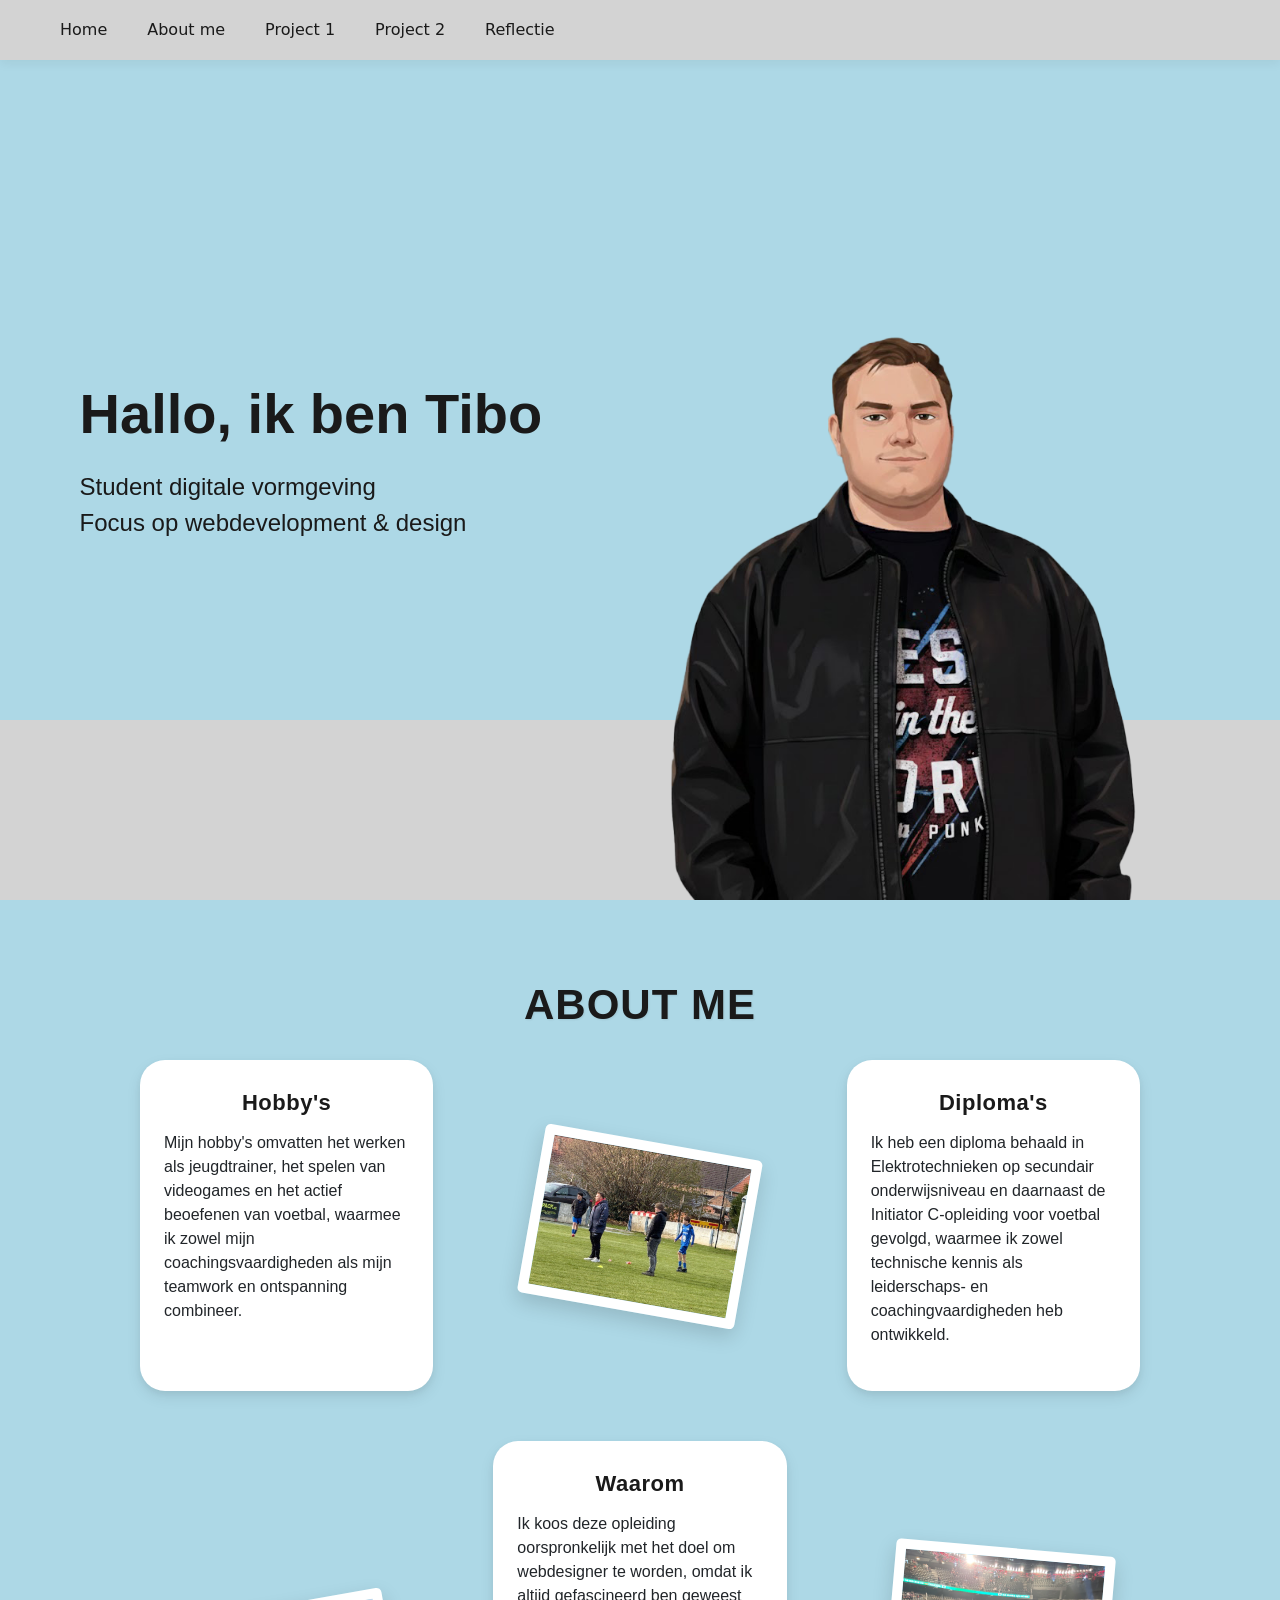
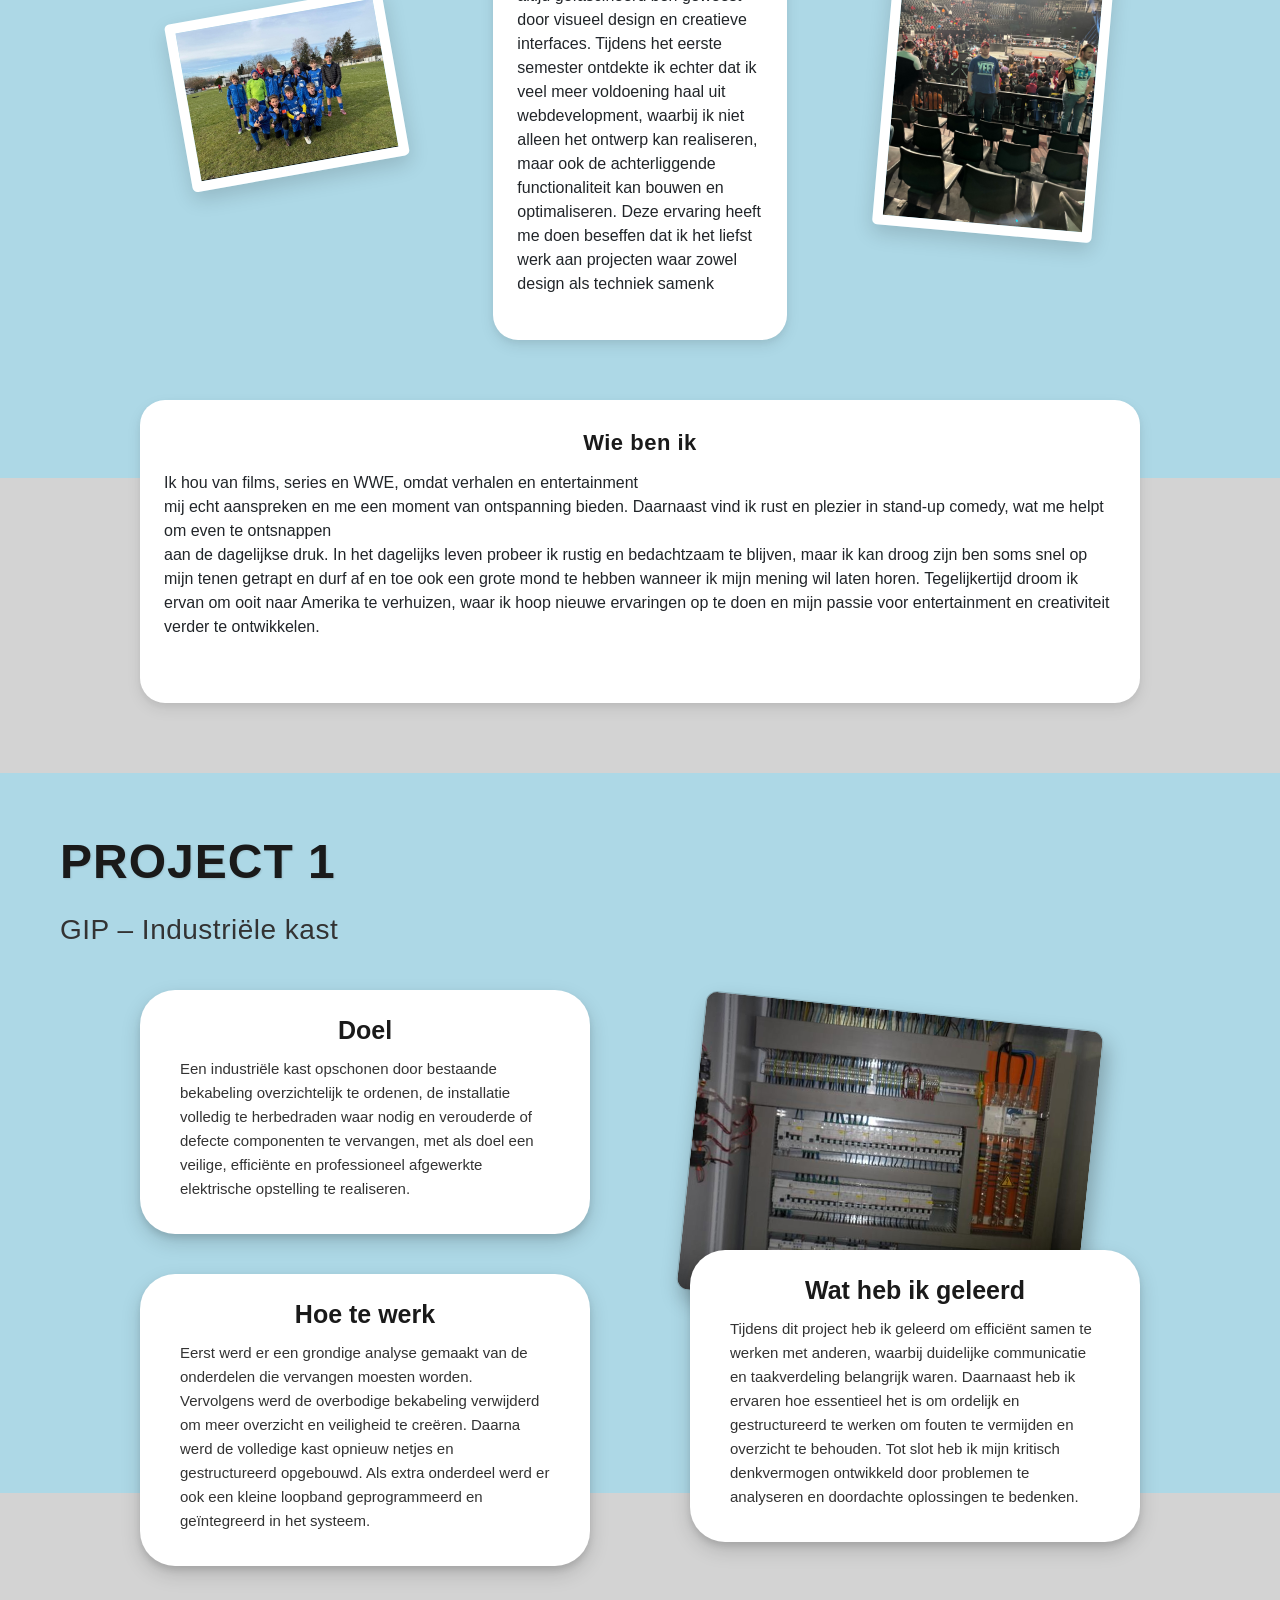
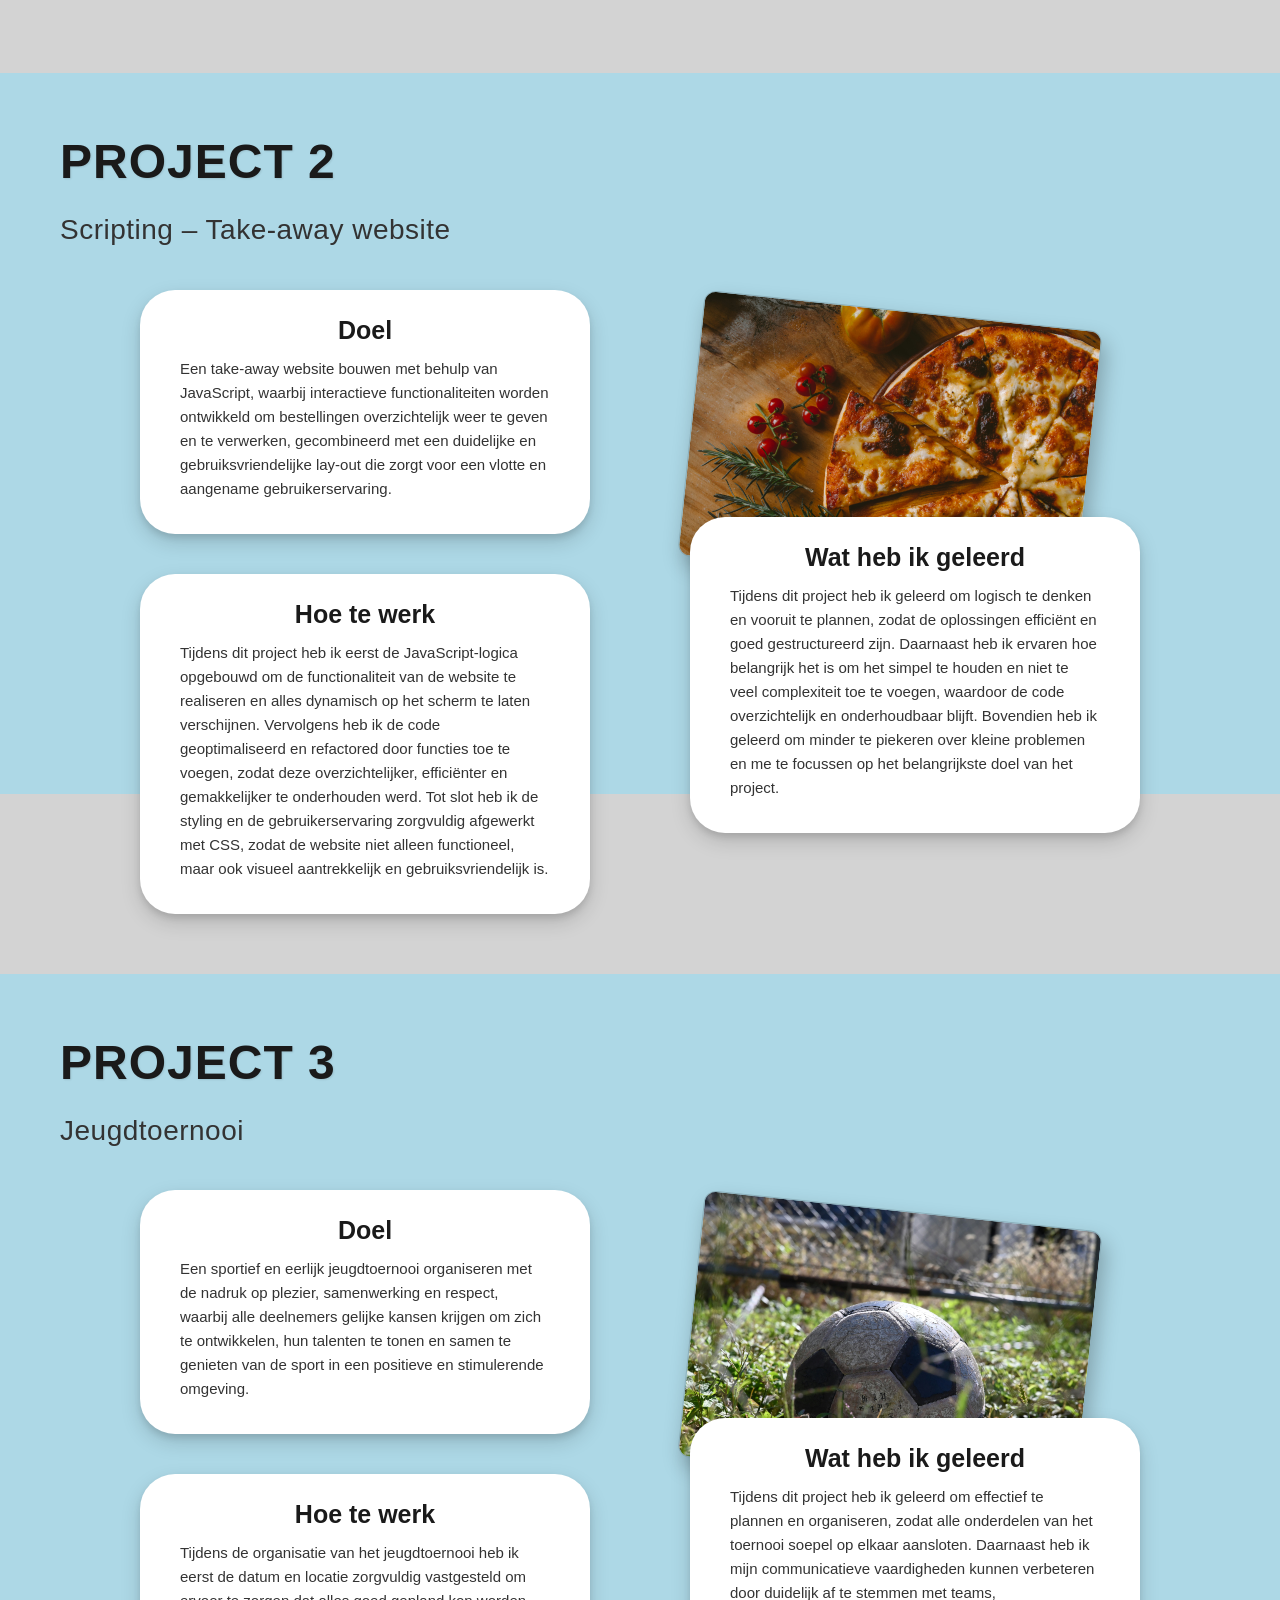
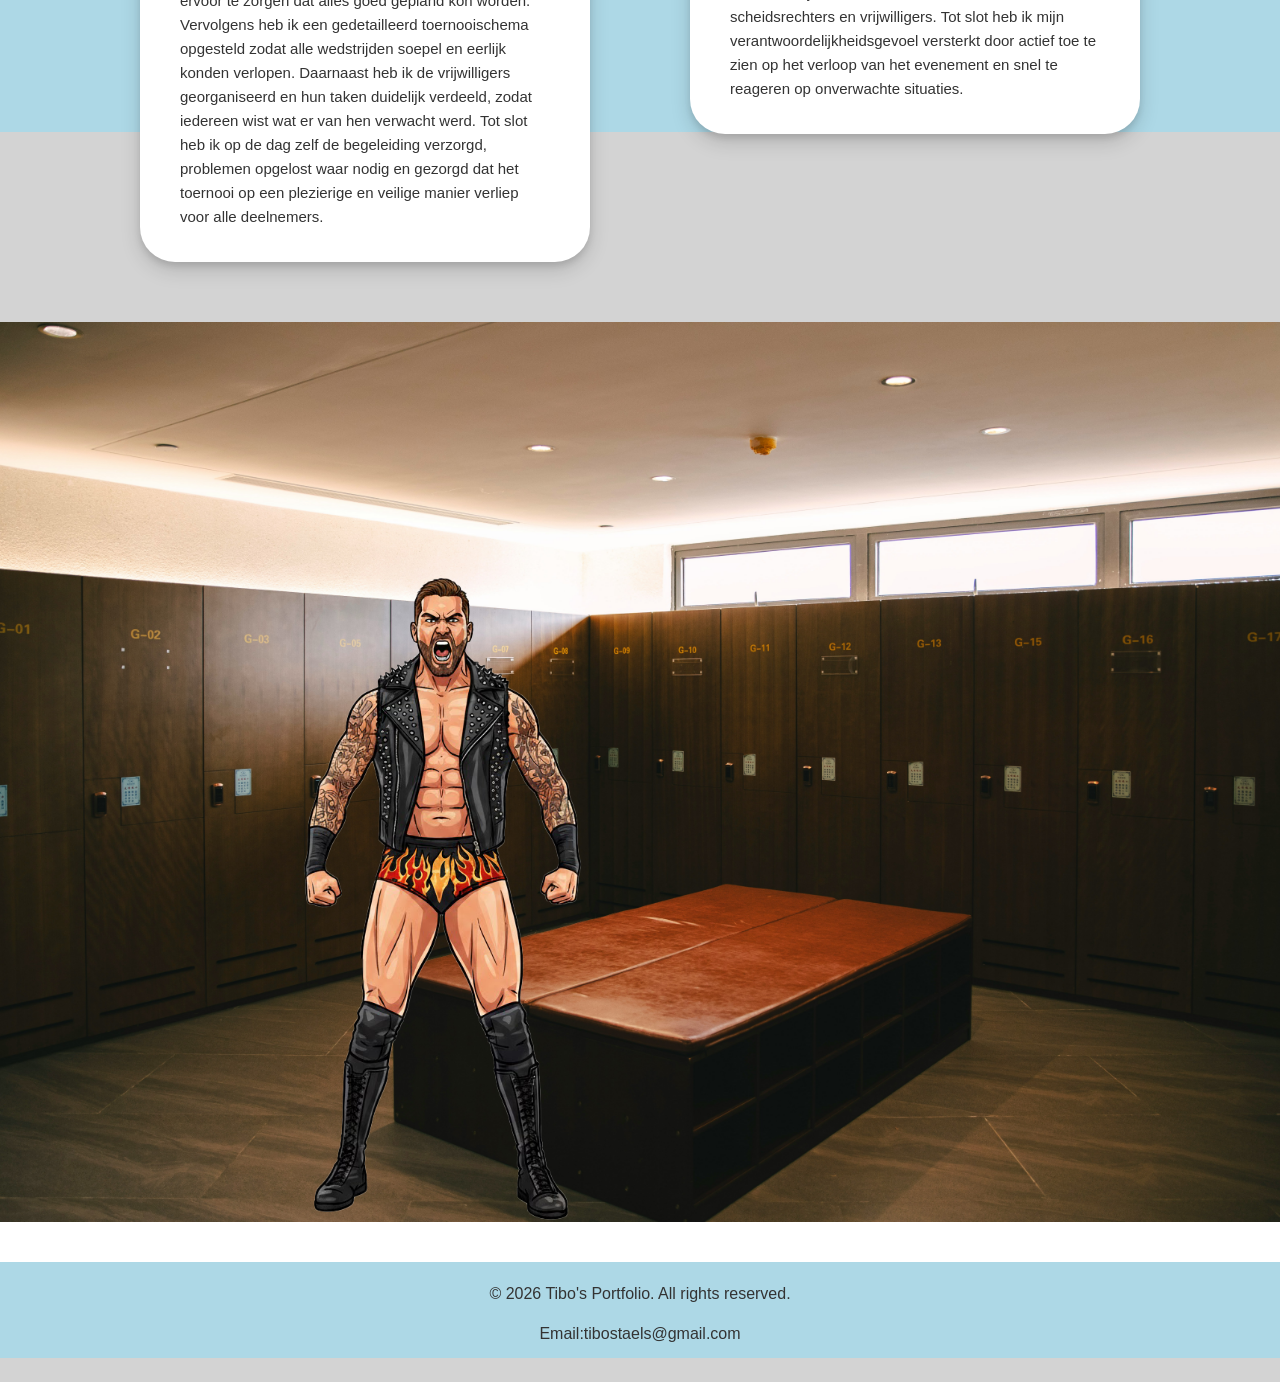
==== commit 5bbae944: "final versie" ====
--- a/index.html
+++ b/index.html
@@ -18,7 +18,7 @@
             <li><a href="#about">About me</a></li>
             <li><a href="#project1">Project 1</a></li>
             <li><a href="#project2">Project 2</a></li>
-            <li><a href="#project3">Project 3</a></li>
+            <li><a href="portfolio/index.html" target="_blank"> Reflectie</a></li>
         </ul>
     </nav>
 </header>
@@ -87,9 +87,10 @@
         <div class="about-card full-width">
             <h3>Wie ben ik</h3>
             <p>
-                Ik hou van films, series en WWE, omdat verhalen en entertainment mij echt aanspreken en me een moment van ontspanning bieden.
-                Daarnaast vind ik rust en plezier in stand-up comedy, wat me helpt om even te ontsnappen aan de dagelijkse druk.
-                In het dagelijks leven probeer ik rustig en bedachtzaam te blijven, maar ik kan droog zijn, ben soms snel op mijn tenen getrapt en durf af en toe ook een grote mond te hebben wanneer ik mijn mening wil laten horen.
+                Ik hou van films, series en WWE, omdat verhalen en entertainment <br>
+                mij echt aanspreken en me een moment van ontspanning bieden.
+                Daarnaast vind ik rust en plezier in stand-up comedy, wat me helpt om even te ontsnappen <br>
+                aan de dagelijkse druk.  In het dagelijks leven probeer ik rustig en bedachtzaam te blijven, maar ik kan droog zijn  ben soms snel op mijn tenen getrapt en durf af en toe ook een grote mond te hebben wanneer ik mijn mening wil laten horen.
                 Tegelijkertijd droom ik ervan om ooit naar Amerika te verhuizen, waar ik hoop nieuwe ervaringen op te doen en mijn passie voor entertainment en creativiteit verder te ontwikkelen.
             </p>
 
@@ -231,6 +232,27 @@
         </div>
     </div>
 </section>
+<section class="locker-room">
+    <div class="male-wrestler-container">
+        <img src="assets/wrestler%201.png" alt="Male Wrestler" class="click-figure">
+
+        <div class="text-balloon-male hidden">
+            de code van Tibo is van een ander niveau.
+            Hij schrijft niet alleen software die werkt, maar software die schaalbaar en kraakhelder is.
+            Een absolute aanwinst voor elk project.
+        </div>
+    </div>
+
+    <div class="female-wrestler-container">
+        <img src="assets/femalewrestler.png" alt="Female Wrestler" class="click-figure">
+
+        <div class="text-balloon-female hidden">
+            "Tibo, je code is misschien goud, maar je design is van de Aldi... Tijd voor een cursusje CSS, vriend!
+        </div>
+    </div>
+
+
+</section>
 <footer>
     <div class="footer-content">
         <p>&copy; 2026 Tibo's Portfolio. All rights reserved.</p>
--- a/index.css
+++ b/index.css
@@ -96,7 +96,7 @@
     max-height: 90vh;
     width: auto;
     display: block;
-    margin-left: 0; /* Brengt de afbeelding iets naar links */
+    margin-left: 0;
 }
 /* De sectie container */
 .about-me {
@@ -106,15 +106,15 @@
 }
 
 .about-title {
-    font-size: 42px;                  /* iets compacter, modernere look */
-    font-weight: 800;                 /* iets vetter voor meer impact */
-    margin-bottom: 30px;              /* iets minder, strakker */
-    color: #1a1a1a;                   /* zachter zwart voor oogcomfort */
+    font-size: 42px;
+    font-weight: 800;
+    margin-bottom: 30px;
+    color: #1a1a1a;
     text-align: center;
-    line-height: 1.2;                 /* betere verticale spacing */
-    letter-spacing: 1px;              /* subtiel voor elegantie */
-    text-transform: uppercase;        /* krachtigere uitstraling */
-    text-shadow: 1px 1px 2px rgba(0,0,0,0.08); /* subtiele diepte */
+    line-height: 1.2;
+    letter-spacing: 1px;
+    text-transform: uppercase;
+    text-shadow: 1px 1px 2px rgba(0,0,0,0.08);
 }
 
 
@@ -130,21 +130,21 @@
 
 /* De witte kaarten */
 .about-card {
-    background-color: #ffffff;                       /* fris wit blijft */
-    padding: 28px 24px;                              /* iets meer verticale padding voor ademruimte */
-    border-radius: 25px;                             /* iets subtieler afgerond voor modernere look */
-    box-shadow: 0 6px 15px rgba(0,0,0,0.08),        /* subtielere, meer natuurlijke schaduw */
+    background-color: #ffffff;
+    padding: 28px 24px;
+    border-radius: 25px;
+    box-shadow: 0 6px 15px rgba(0,0,0,0.08),
     0 3px 6px rgba(0,0,0,0.05);
-    transition: transform 0.3s ease, box-shadow 0.3s ease; /* vloeiendere hover */
+    transition: transform 0.3s ease, box-shadow 0.3s ease;
     height: 100%;
-    display: flex;                                   /* voor consistente alignment van inhoud */
+    display: flex;
     flex-direction: column;
     justify-content: flex-start;
 }
 
 /* Hover effect */
 .about-card:hover {
-    transform: translateY(-8px) scale(1.02);         /* subtiel omhoog en licht vergroten */
+    transform: translateY(-8px) scale(1.02);
     box-shadow: 0 12px 25px rgba(0,0,0,0.12),
     0 6px 12px rgba(0,0,0,0.06);
 }
@@ -154,13 +154,13 @@
 }
 
 .about-card h3 {
-    font-size: 22px;                 /* iets compacter voor moderne look */
-    font-weight: 700;                 /* vetter voor hiërarchie */
-    line-height: 1.4;                 /* strakker voor overzicht */
-    color: #1a1a1a;                   /* iets donkerder en moderner zwart */
-    margin-bottom: 12px;              /* ruimte tussen titel en tekst */
-    letter-spacing: 0.5px;            /* subtiele spreiding voor elegantie */
-    text-align: center;                /* optioneel: centreren voor visuele balans */
+    font-size: 22px;
+    font-weight: 700;
+    line-height: 1.4;
+    color: #1a1a1a;
+    margin-bottom: 12px;
+    letter-spacing: 0.5px;
+    text-align: center;
 }
 
 
@@ -181,7 +181,7 @@
     margin-top: 20px;
 }
 
-/* De rotaties voor het speelse effect */
+
 .rotate-right { transform: rotate(10deg); }
 .rotate-left { transform: rotate(-10deg); }
 .rotate-right-slight { transform: rotate(5deg); }
@@ -200,7 +200,7 @@
 }
 
 
-/* De volledige sectie met de blauwe achtergrond */
+
 .project-1 {
     background: linear-gradient(180deg, #add8e6 80%, lightgray 20%);
     padding: 60px 20px;
@@ -215,7 +215,6 @@
     max-width: 2000px;
 }
 
-
 .p1-header {
     text-align: left;
     margin-bottom: 40px;
@@ -223,13 +222,13 @@
 
 .p1-main-title {
     font-size: 48px;
-    font-weight: 800;           /* iets vetter voor meer impact */
-    color: #1a1a1a;             /* iets zachter zwart voor oogcomfort */
-    margin: 0 0 20px 40px;         /* margin bottom voor ademruimte */
-    line-height: 1.2;           /* beter leesbaar */
-    letter-spacing: 1px;        /* subtiele spreiding voor stijl */
-    text-transform: uppercase;  /* geeft een krachtige uitstraling */
-    text-shadow: 1px 1px 2px rgba(0,0,0,0.1); /* subtiele diepte */
+    font-weight: 800;
+    color: #1a1a1a;
+    margin: 0 0 20px 40px;
+    line-height: 1.2;
+    letter-spacing: 1px;
+    text-transform: uppercase;
+    text-shadow: 1px 1px 2px rgba(0,0,0,0.1);
 }
 
 .p1-sub-title {
@@ -239,113 +238,87 @@
     color: #333;
     line-height: 1.4;
     letter-spacing: 0.5px;
-    font-family: 'Montserrat', sans-serif;
-}
-
-/* Zorgt dat de inhoud naar het midden van het scherm gaat */
+}
+
+
 .p1-centered-content {
     display: flex;
     justify-content: center;
     width: 100%;
 }
 
-/* De layout met kolommen */
-/* Layout container */
 .p1-layout {
     display: grid;
-    grid-template-columns: repeat(2, auto);  /* twee kolommen */
-    gap: 100px 100px;                          /* minder ruimte tussen bubbles */
+    grid-template-columns: repeat(2, auto);
+    gap: 60px 100px;
     align-items: start;
-    justify-content: center;                 /* alles gecentreerd */
-}
-
-/* Kolommen */
+    justify-content: center;
+}
+
 .p1-col-left, .p1-col-right {
     display: flex;
     flex-direction: column;
-    gap: 50px;                               /* minder verticale ruimte tussen bubbles */
-}
-
-/* Bubbles */
+    gap: 40px;
+    position: relative;
+}
+
+
 .p1-bubble {
+    background: #ffffff;
+    border-radius: 35px;
+    padding: 25px 40px;
+    color: #1a1a1a;
     width: 100%;
-    max-width: 400px;                        /* iets smaller zodat ze dichter bij elkaar staan */
-    padding: 25px 30px;                       /* compactere padding */
-    border-radius: 25px;
-    box-shadow: 0 6px 15px rgba(0,0,0,0.12), 0 3px 6px rgba(0,0,0,0.08);
+    max-width: 450px;
+    box-shadow: 0 8px 20px rgba(0,0,0,0.15), 0 4px 6px rgba(0,0,0,0.1);
     transition: transform 0.3s ease, box-shadow 0.3s ease;
+    position: relative;
+    z-index: 2;
 }
 
 .p1-bubble:hover {
-    transform: translateY(-4px) scale(1.02);
-    box-shadow: 0 10px 20px rgba(0,0,0,0.12), 0 5px 10px rgba(0,0,0,0.08);
-}
-
-
-/* De witte capsule blokjes */
-.p1-bubble {
-    background: #ffffff;                       /* fris wit blijft */
-    border-radius: 35px;                       /* iets minder extreem voor modernere look */
-    padding: 25px 40px;                        /* verticale padding iets groter, horizontaal compacter */
-    color: #1a1a1a;                            /* iets zachter zwart voor oogcomfort */
-    width: 100%;                               /* past mooi binnen container */
-    max-width: 450px;                           /* iets strakker dan 480px */
-    box-shadow: 0 8px 20px rgba(0,0,0,0.15),   /* subtiele dubbele schaduw voor diepte */
-    0 4px 6px rgba(0,0,0,0.1);
-    transition: transform 0.3s ease, box-shadow 0.3s ease; /* smooth hover effecten */
-}
-
-/* Hover effect */
-.p1-bubble:hover {
-    transform: translateY(-8px) scale(1.02);  /* subtiel omhoog en licht vergroten */
+    transform: translateY(-8px) scale(1.02);
     box-shadow: 0 15px 30px rgba(0,0,0,0.2), 0 8px 12px rgba(0,0,0,0.1);
+    z-index: 20;
 }
 
 .p1-bubble h3 {
     text-align: center;
-    font-size: 25px;                  /* iets compacter dan 22px voor balans */
-    font-weight: 600;                 /* iets vetter voor betere hiërarchie */
-    margin-bottom: 12px;              /* iets meer ruimte tussen titel en tekst */
-    color: #1a1a1a;                   /* zacht zwart voor leesbaarheid */
-    letter-spacing: 0.5px;            /* subtiele spreiding voor elegantie */
-}
-
-.p1-bubble p,
-.p1-bubble li {
-    font-size: 15px;                  /* iets groter dan 14px, makkelijker lezen */
-    line-height: 1.6;                 /* extra ruimte tussen regels voor comfort */
-    color: #333;                       /* iets zachter dan puur zwart */
-    margin-bottom: 8px;               /* kleine spacing tussen paragrafen/lijstitems */
-}
-
-.p1-bubble ul {
-    padding-left: 20px;               /* nette inspringing van lijstitems */
-    margin: 0;                         /* geen extra margin om bubble compact te houden */
-}
-
-/* Foto styling */
-.p1-image-wrapper {
-    margin-top: -20px;
-    display: flex;
-    justify-content: center; /* altijd mooi gecentreerd */
-    transition: transform 0.4s ease; /* voor subtiel hover effect */
-}
+    font-size: 25px;
+    font-weight: 600;
+    margin-bottom: 12px;
+}
+
+.p1-bubble p {
+    font-size: 15px;
+    line-height: 1.6;
+    color: #333;
+    margin-bottom: 8px;
+}
+
 
 .p1-rotated-img {
     width: 400px;
-    max-width: 100%;              /* beter voor kleinere schermen */
+    max-width: 100%;
     height: auto;
-    border-radius: 12px;           /* afgeronde hoeken voor modernere look */
-    border: 1px solid rgba(0,0,0,0.2); /* zachtere rand */
-    transform: rotate(6deg);       /* iets subtieler dan 8deg */
-    box-shadow: 5px 10px 20px rgba(0,0,0,0.25); /* lichtere schaduw */
-    transition: transform 0.4s ease, box-shadow 0.4s ease; /* soepel effect */
-    cursor: pointer;               /* laat zien dat het interactief is */
+    border-radius: 12px;
+    border: 1px solid rgba(0,0,0,0.2);
+    transform: rotate(6deg);
+    box-shadow: 5px 10px 20px rgba(0,0,0,0.25);
+    transition: transform 0.4s ease, box-shadow 0.4s ease, z-index 0s;
+    cursor: pointer;
+
+
+    position: relative;
+    z-index: 1;
+    margin-bottom: -100px;
+    margin-top: 20px;
 }
 
 .p1-rotated-img:hover {
-    transform: rotate(0deg) scale(1.08); /* subtieler en eleganter dan 1.1 */
+    transform: rotate(0deg) scale(1.08);
     box-shadow: 15px 20px 35px rgba(0,0,0,0.25);
+    z-index: 5; /* Komt naar voren als je eroverheen gaat */
 }
 
 
@@ -367,42 +340,157 @@
 }
 footer{
     background: linear-gradient(180deg, #add8e6 80%, lightgray 20%);
-
     text-align: center;
     padding: 20px 0;
     font-family: 'Poppins', sans-serif;
     color: #333;
     margin-top: 40px;
 }
-
-
-
-
-
-
-
-
-
-
-
-
-
-
-
-
-
-
-
-
-
-
-
-
-
-
-
-
-
-
-
-
+.locker-room {
+    background-image: url("assets/lockerroom.jpg");
+    background-size: cover;
+    background-position: center;
+    width: 100vw;
+    height: 100vh;
+    display: flex;
+    justify-content: space-between;
+    align-items: flex-end;
+    padding: 0 5vw;
+    box-sizing: border-box;
+    overflow: hidden;
+
+    /* TOEVOEGEN: Dit is het anker voor je tekstballon */
+    position: relative;
+}
+
+/* De man container */
+.male-wrestler-container {
+    display: flex;
+    flex-direction: column;
+    align-items: center;
+    /* Verwijder de margin-left hier om hem links te houden */
+    margin-bottom: 0;
+}
+
+/* De vrouw container */
+.female-wrestler-container {
+    display: flex;
+    flex-direction: column;
+    align-items: center;
+    margin-left: 200px; /* schuift female iets naar rechts */
+    margin-bottom: 0;
+}
+
+/* De man: Grootte */
+.male-wrestler-container img {
+    height: 85vh;
+    width: auto;
+    display: block;
+    margin-bottom: 0;
+    transform: translateY(20px); /* duwt ze 20px lager */
+}
+
+/* De vrouw: Kleiner maken */
+.female-wrestler-container img {
+    height: 70vh; /* Iets kleiner dan de man */
+    width: auto;
+    display: block;
+    margin-bottom: 0;
+    transform: translateY(20px); /* duwt ze 20px lager */
+}
+.text-balloon-male {
+    position: absolute;
+        bottom: 500px;
+        right: 1000px;
+        background: white;
+        padding: 15px 20px;
+        border-radius: 20px;
+        box-shadow: 0 10px 25px rgba(0,0,0,0.2);
+        max-width: 250px;
+        font-size: 14px;
+        line-height: 1.4;
+        z-index: 10;
+
+}
+.text-balloon-male::after {
+    content: "";
+    position: absolute;
+    top: 50%;
+    right: -10px;
+    transform: translateY(-50%);
+    border-width: 10px;
+    border-style: solid;
+    border-color: transparent transparent transparent white;
+}
+.text-balloon-female{
+    position: absolute;
+    bottom: 450px;
+    right: 350px;
+    background: white;
+    padding: 15px 20px;
+    border-radius: 20px;
+    box-shadow: 0 10px 25px rgba(0,0,0,0.2);
+    max-width: 250px;
+    font-size: 14px;
+    line-height: 1.4;
+    z-index: 10;
+
+}
+.text-balloon-female::after {
+    content: "";
+    position: absolute;
+    top: 50%;
+    right: -10px;
+    transform: translateY(-50%);
+    border-width: 10px;
+    border-style: solid;
+    border-color: transparent transparent transparent white;
+}
+.hidden {
+    display: none ;
+}
+
+
+.text-balloon-male, .text-balloon-female {
+    cursor: default;
+    transition: opacity 0.3s ease;
+}
+
+.click-figure {
+    cursor: pointer;
+}
+
+
+
+
+
+
+
+
+
+
+
+
+
+
+
+
+
+
+
+
+
+
+
+
+
+
+
+
+
+
+
+
+
+
+
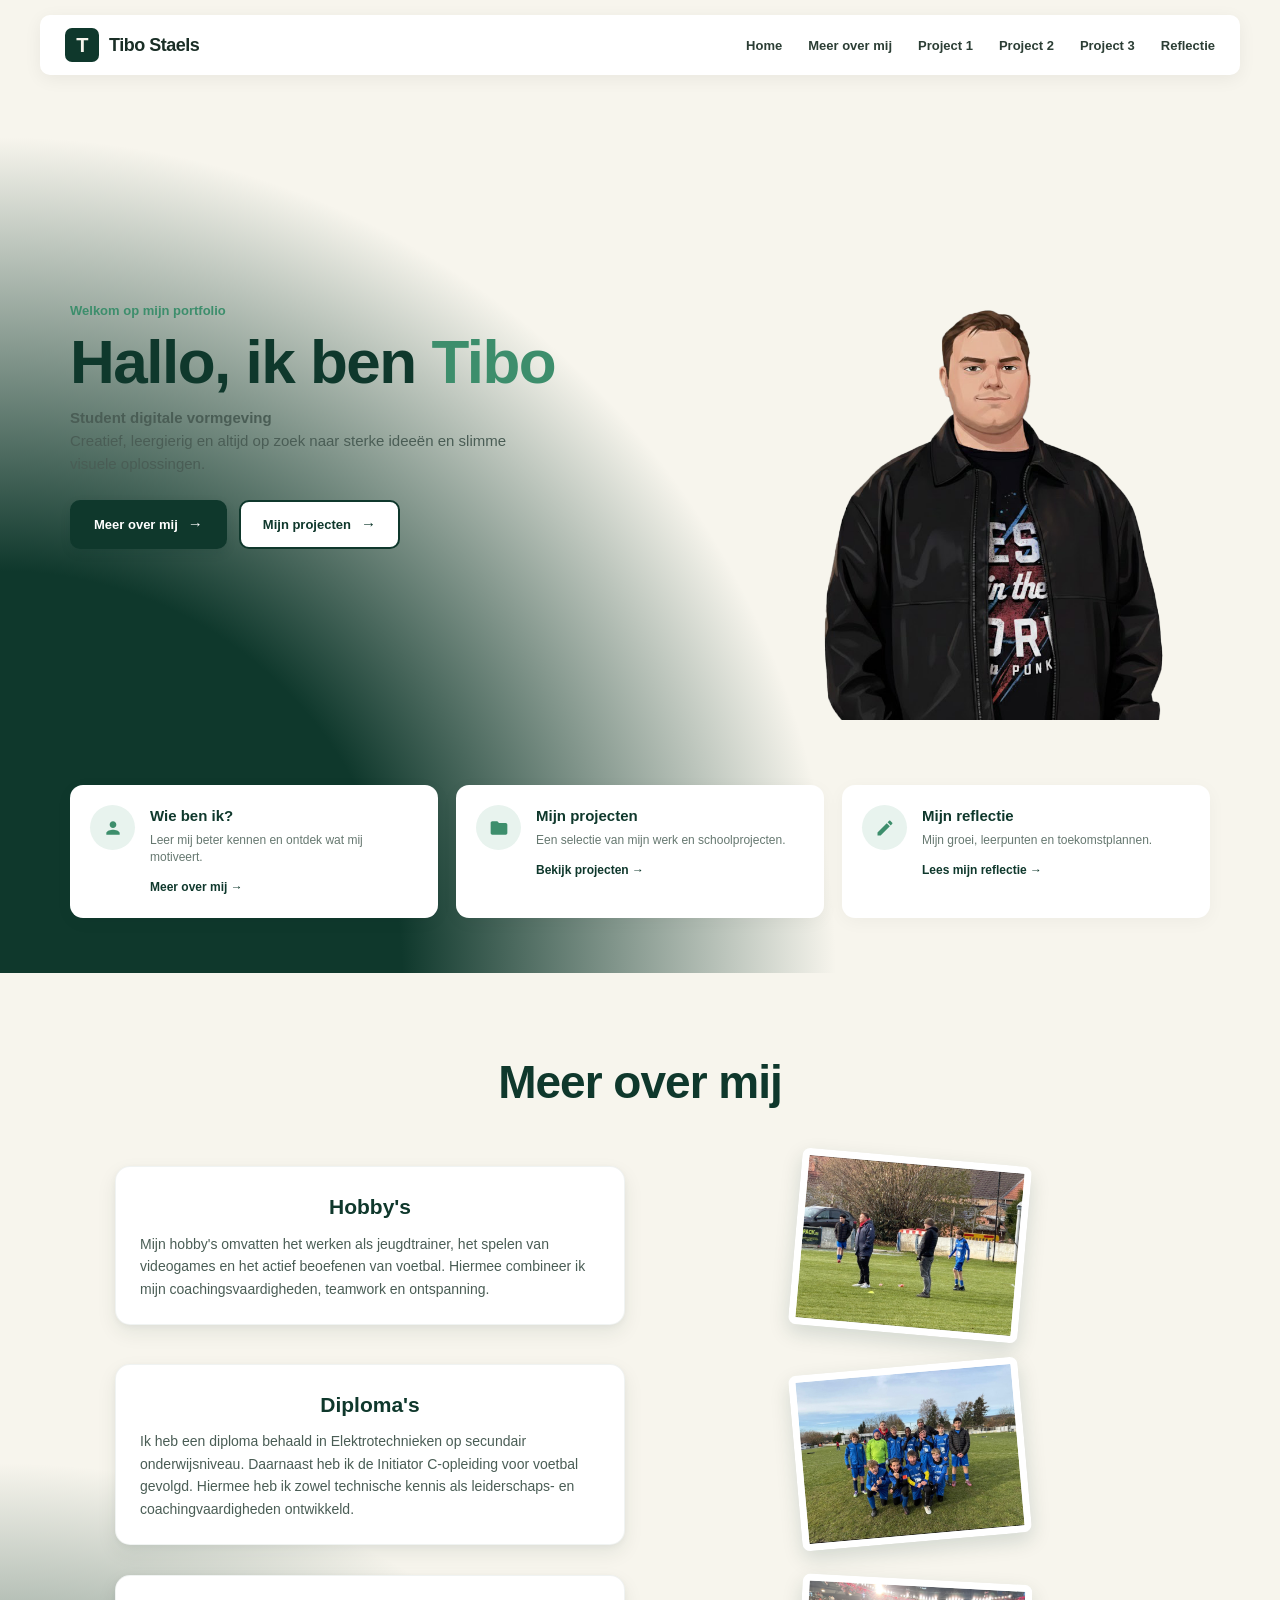
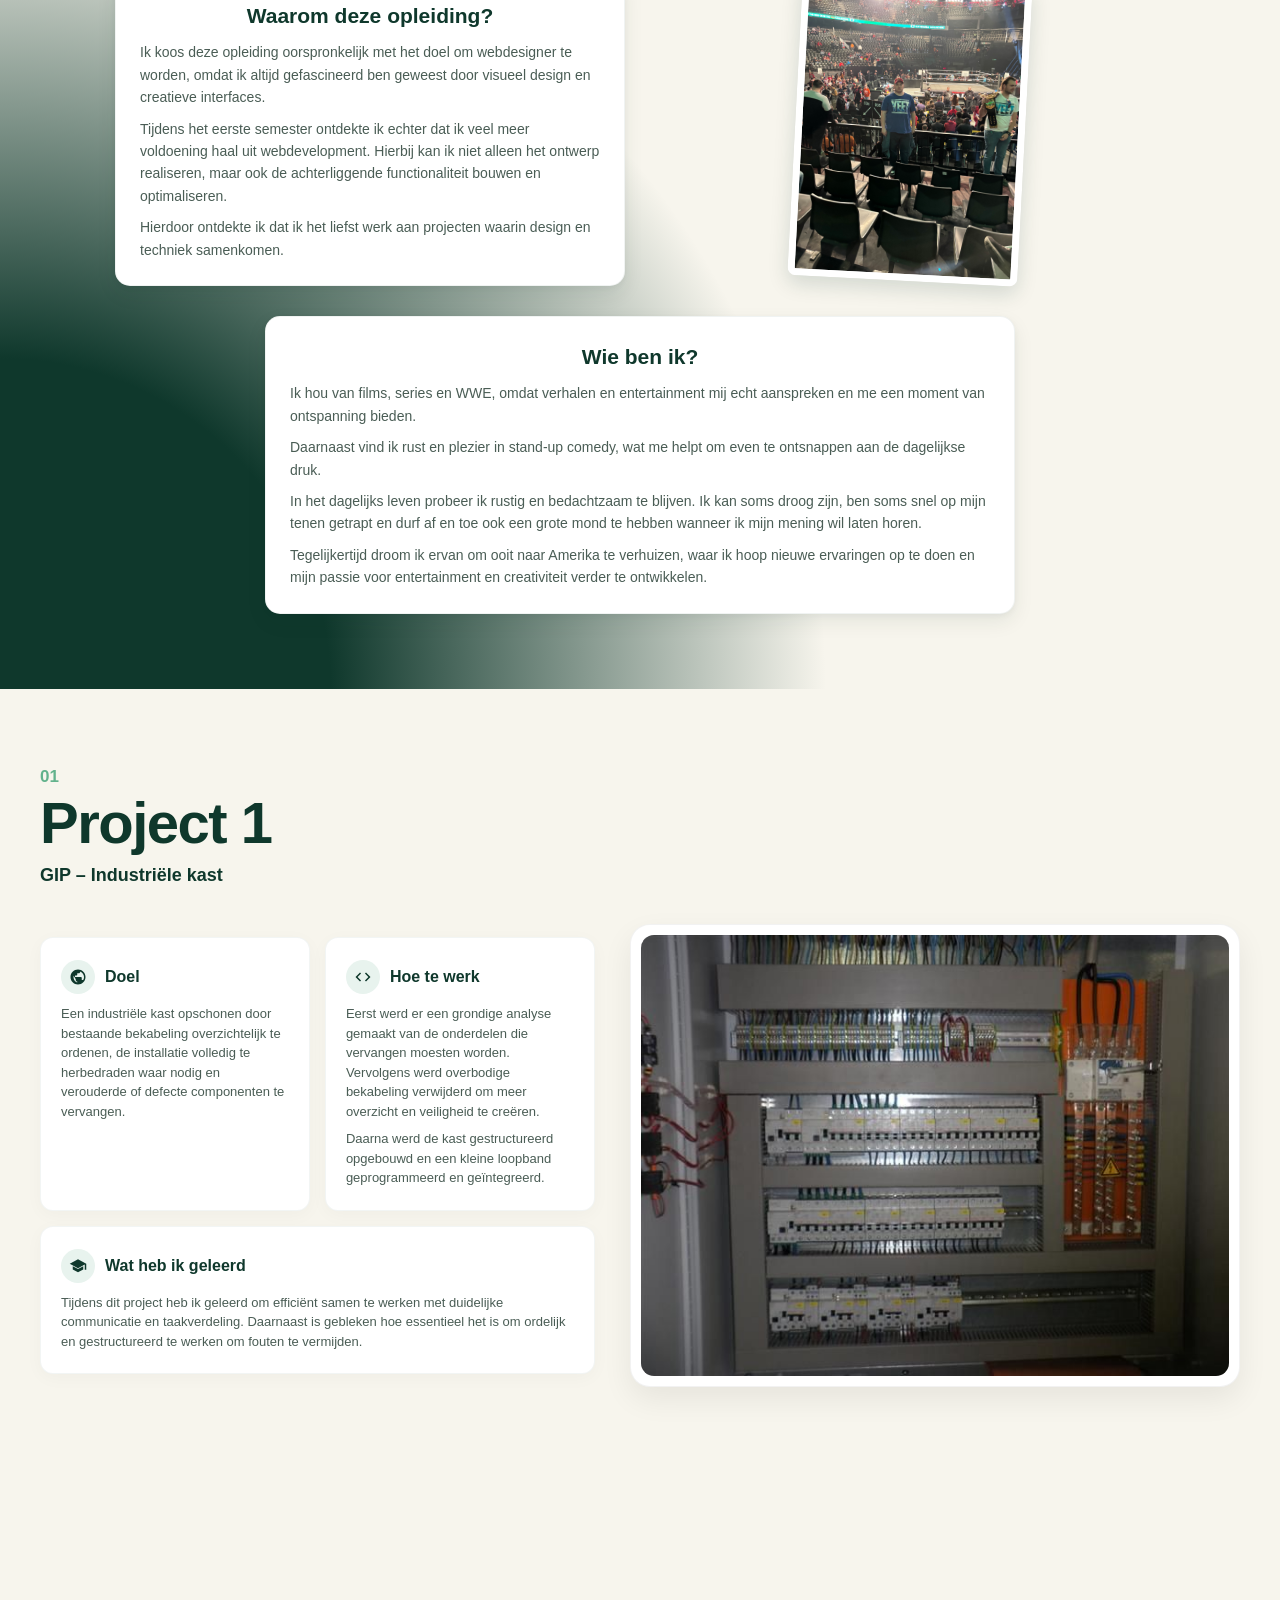
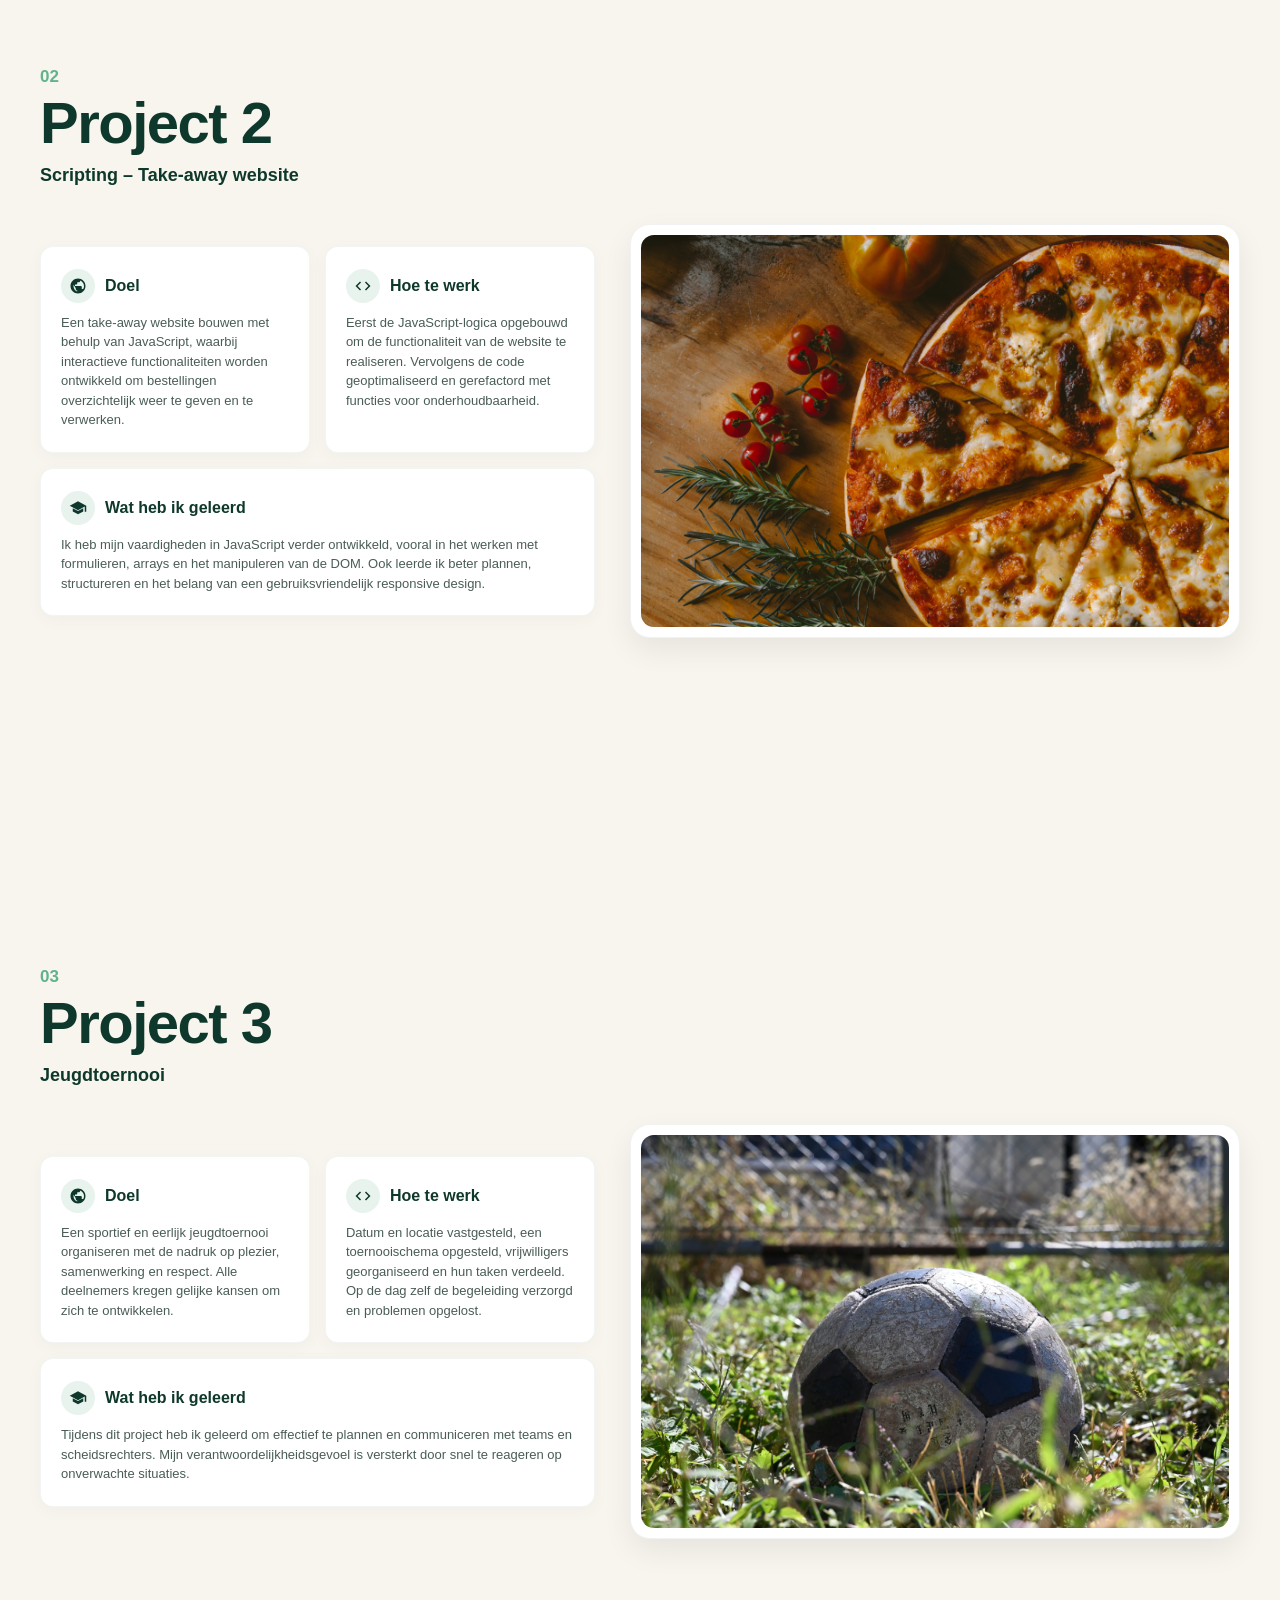
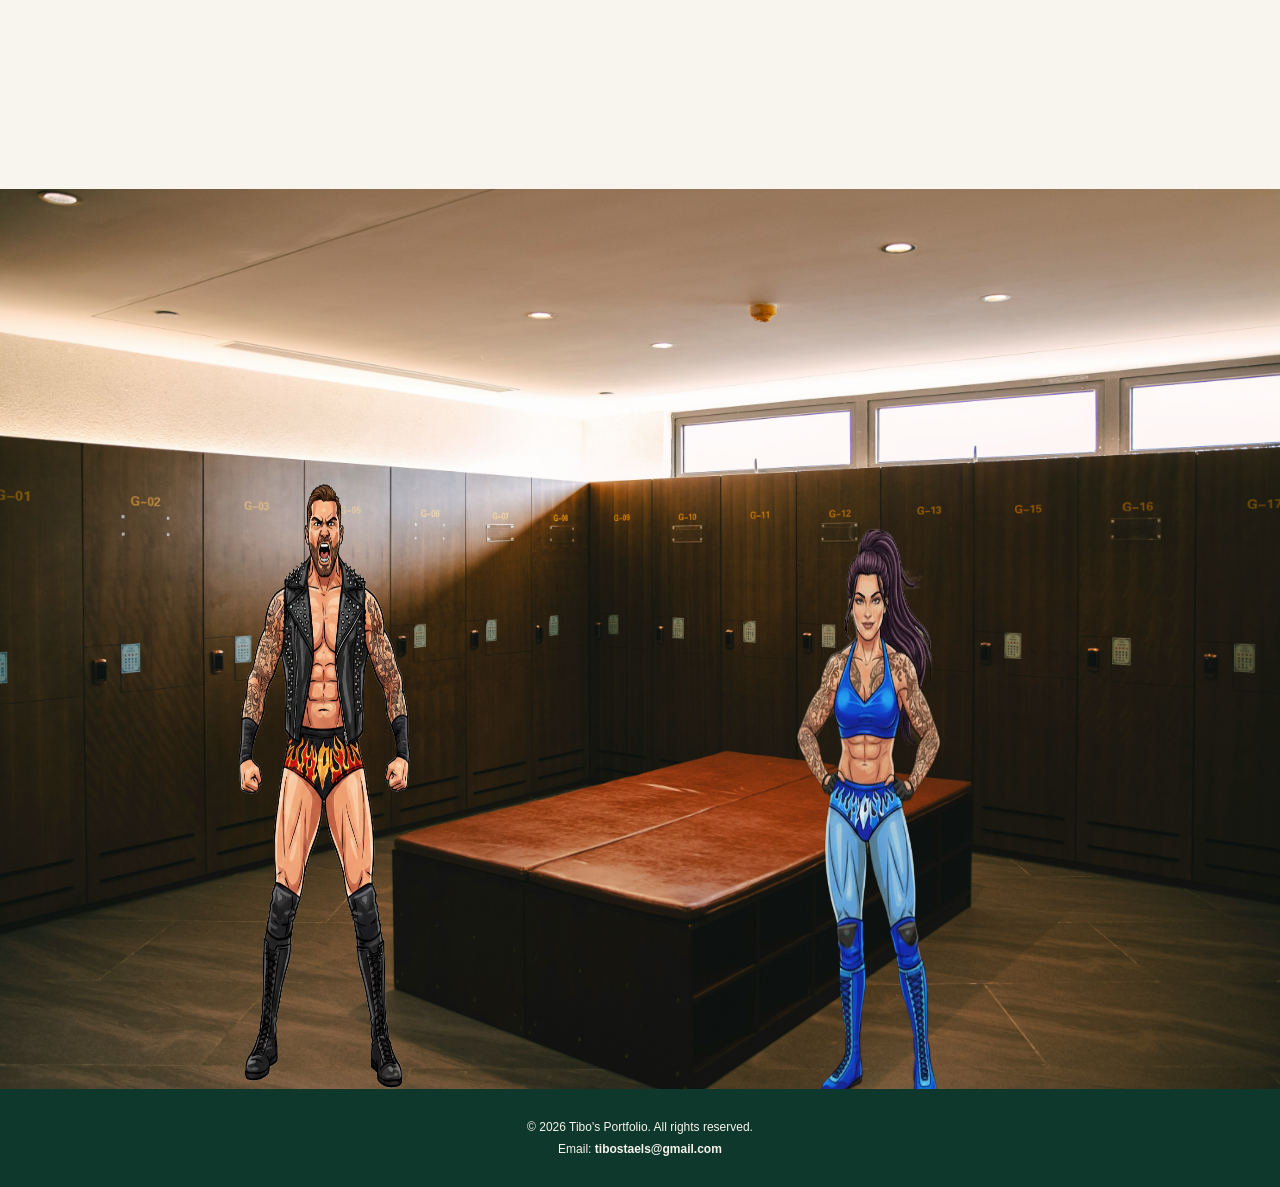
==== commit 765fc188: "new aanpassingen" ====
--- a/index.html
+++ b/index.html
@@ -1,272 +1,497 @@
 <!DOCTYPE html>
 <html lang="en">
-<head>
     <meta charset="UTF-8">
-    <title>Title</title>
-    <meta name="viewport" content="width=device-width, initial-scale=1.0"/>
-    <!-- Bootstrap CSS -->
-    <link href="https://cdn.jsdelivr.net/npm/bootstrap@5.3.2/dist/css/bootstrap.min.css" rel="stylesheet">
-    <link  rel="stylesheet" href="index.css">
-    <script  defer src="index.js"></script>
-</head>
-
-<body>
-<header>
-    <nav class="nav">
-        <ul>
-            <li><a href="#home">Home</a></li>
-            <li><a href="#about">About me</a></li>
-            <li><a href="#project1">Project 1</a></li>
-            <li><a href="#project2">Project 2</a></li>
-            <li><a href="portfolio/index.html" target="_blank"> Reflectie</a></li>
-        </ul>
-    </nav>
-</header>
-
-<section id="home" class="Home">
-    <div class="home-inner">
-        <main>
-            <section class="hero">
-                <div class="hero-text">
-                    <h1>Hallo, ik ben Tibo</h1>
-                    <p>
-                        Student digitale vormgeving<br>
-                        Focus op webdevelopment & design
-                    </p>
-                </div>
-
-                <div class="hero-image">
-                    <img src="assets/profielpicture.png" alt="Illustratie van Tibo">
-                </div>
-            </section>
-        </main>
+    <meta name="viewport" content="width=device-width, initial-scale=1.0">
+    <title>Tibo Staels | Portfolio</title>
+
+
+    <link rel="stylesheet" href="index.css">
+    <header class="site-header">
+        <nav class="nav" aria-label="Hoofdnavigatie">
+
+            <a href="#home" class="logo">
+                <span>Tibo Staels</span>
+            </a>
+
+            <ul class="nav-list">
+                <li><a href="#home">Home</a></li>
+                <li><a href="#about">Meer over mij</a></li>
+                <li><a href="#project1">Project 1</a></li>
+                <li><a href="#project2">Project 2</a></li>
+                <li><a href="#project3">Project 3</a></li>
+                <li><a href="portfolio/index.html">Reflectie</a></li>
+            </ul>
+
+        </nav>
+    </header>
+
+    <main>
+
+        <section id="home" class="home">
+
+            <div class="home-inner">
+
+                <div class="hero">
+
+                    <div class="hero-text">
+                        <h1>Hallo, ik ben <span>Tibo</span></h1>
+
+                        <p>
+                            <strong>Student digitale vormgeving</strong><br>
+                            Creatief, leergierig en altijd op zoek naar sterke ideeën en slimme visuele oplossingen.
+                        </p>
+
+                        <div class="hero-buttons">
+                            <a href="#about" class="button">Meer over mij</a>
+                            <a href="#project1" class="button button-outline">Mijn projecten</a>
+                        </div>
+                    </div>
+
+                    <div class="hero-image">
+                        <img src="assets/profielpicture.png" alt="Illustratie van Tibo">
+                    </div>
+
+                </div>
+
+                <!-- Drie kaarten onderaan zoals op de voorbeeldafbeelding -->
+                <div class="hero-cards">
+
+                    <a href="#about" class="info-card">
+                        <div class="card-icon">
+                            <svg viewBox="0 0 24 24"><path d="M12 12c2.21 0 4-1.79 4-4s-1.79-4-4-4-4 1.79-4 4 1.79 4 4 4zm0 2c-2.67 0-8 1.34-8 4v2h16v-2c0-2.66-5.33-4-8-4z"/></svg>
+                        </div>
+                        <div class="card-text">
+                            <h3>Wie ben ik?</h3>
+                            <p>Leer mij beter kennen en ontdek wat mij motiveert.</p>
+                            <span class="card-link">Meer over mij →</span>
+                        </div>
+                    </a>
+
+                    <a href="#project1" class="info-card">
+                        <div class="card-icon">
+                            <svg viewBox="0 0 24 24"><path d="M20 6h-8l-2-2H4c-1.1 0-1.99.9-1.99 2L2 18c0 1.1.9 2 2 2h16c1.1 0 2-.9 2-2V8c0-1.1-.9-2-2-2z"/></svg>
+                        </div>
+                        <div class="card-text">
+                            <h3>Mijn projecten</h3>
+                            <p>Een selectie van mijn werk en schoolprojecten.</p>
+                            <span class="card-link">Bekijk projecten →</span>
+                        </div>
+                    </a>
+
+                    <a href="portfolio/index.html" class="info-card">
+                        <div class="card-icon">
+                            <svg viewBox="0 0 24 24"><path d="M3 17.25V21h3.75L17.81 9.94l-3.75-3.75L3 17.25zM20.71 7.04c.39-.39.39-1.02 0-1.41l-2.34-2.34c-.39-.39-1.02-.39-1.41 0l-1.83 1.83 3.75 3.75 1.83-1.83z"/></svg>
+                        </div>
+                        <div class="card-text">
+                            <h3>Mijn reflectie</h3>
+                            <p>Mijn groei, leerpunten en toekomstplannen.</p>
+                            <span class="card-link">Lees mijn reflectie →</span>
+                        </div>
+                    </a>
+
+                </div>
+
+            </div>
+
+        </section>
+
+
+
+
+
+
+
+    <section id="about" class="about-me">
+
+        <div class="section-container">
+
+            <h2 class="section-title">Meer over mij</h2>
+
+
+            <div class="about-grid">
+
+                <article class="about-card">
+                    <h3>Hobby's</h3>
+
+                    <p>
+                        Mijn hobby's omvatten het werken als jeugdtrainer,
+                        het spelen van videogames en het actief beoefenen
+                        van voetbal. Hiermee combineer ik mijn
+                        coachingsvaardigheden, teamwork en ontspanning.
+                    </p>
+                </article>
+
+
+                <div class="about-photo rotate-right">
+                    <img
+                            src="assets/Trainer.jpeg"
+                            alt="Tibo als voetbaltrainer"
+                    >
+                </div>
+
+
+                <article class="about-card">
+                    <h3>Diploma's</h3>
+
+                    <p>
+                        Ik heb een diploma behaald in Elektrotechnieken
+                        op secundair onderwijsniveau. Daarnaast heb ik
+                        de Initiator C-opleiding voor voetbal gevolgd.
+                        Hiermee heb ik zowel technische kennis als
+                        leiderschaps- en coachingvaardigheden ontwikkeld.
+                    </p>
+                </article>
+
+
+                <div class="about-photo rotate-left">
+                    <img
+                            src="assets/mijnploeg.jpeg"
+                            alt="Tibo met zijn voetbalploeg"
+                    >
+                </div>
+
+
+                <article class="about-card">
+                    <h3>Waarom deze opleiding?</h3>
+
+                    <p>
+                        Ik koos deze opleiding oorspronkelijk met het doel
+                        om webdesigner te worden, omdat ik altijd
+                        gefascineerd ben geweest door visueel design en
+                        creatieve interfaces.
+                    </p>
+
+                    <p>
+                        Tijdens het eerste semester ontdekte ik echter
+                        dat ik veel meer voldoening haal uit webdevelopment.
+                        Hierbij kan ik niet alleen het ontwerp realiseren,
+                        maar ook de achterliggende functionaliteit bouwen
+                        en optimaliseren.
+                    </p>
+
+                    <p>
+                        Hierdoor ontdekte ik dat ik het liefst werk aan
+                        projecten waarin design en techniek samenkomen.
+                    </p>
+                </article>
+
+
+                <div class="about-photo rotate-right-slight">
+                    <img
+                            src="assets/WWEring.jpeg"
+                            alt="WWE ring"
+                    >
+                </div>
+
+
+                <article class="about-card about-card-full">
+                    <h3>Wie ben ik?</h3>
+
+                    <p>
+                        Ik hou van films, series en WWE, omdat verhalen
+                        en entertainment mij echt aanspreken en me een
+                        moment van ontspanning bieden.
+                    </p>
+
+                    <p>
+                        Daarnaast vind ik rust en plezier in stand-up
+                        comedy, wat me helpt om even te ontsnappen aan
+                        de dagelijkse druk.
+                    </p>
+
+                    <p>
+                        In het dagelijks leven probeer ik rustig en
+                        bedachtzaam te blijven. Ik kan soms droog zijn,
+                        ben soms snel op mijn tenen getrapt en durf af
+                        en toe ook een grote mond te hebben wanneer ik
+                        mijn mening wil laten horen.
+                    </p>
+
+                    <p>
+                        Tegelijkertijd droom ik ervan om ooit naar Amerika
+                        te verhuizen, waar ik hoop nieuwe ervaringen op
+                        te doen en mijn passie voor entertainment en
+                        creativiteit verder te ontwikkelen.
+                    </p>
+                </article>
+
+            </div>
+
+        </div>
+
+    </section>
+
+
+    <!-- =========================
+         PROJECT 1
+    ========================== -->
+        <!-- PROJECT 1 -->
+        <section id="project1" class="project">
+            <div class="project-container">
+
+                <header class="project-header">
+                    <span class="project-number">01</span>
+                    <h2>Project 1</h2>
+                    <p>GIP – Industriële kast</p>
+                </header>
+
+                <div class="project-layout">
+
+                    <!-- Linkerkolom: Drie kaarten -->
+                    <div class="project-content">
+
+                        <div class="project-cards-top">
+                            <article class="project-card">
+                                <div class="card-header-icon">
+                                    <div class="card-icon">
+                                        <svg viewBox="0 0 24 24"><path d="M12 2C6.48 2 2 6.48 2 12s4.48 10 10 10 10-4.48 10-10S17.52 2 12 2zm1 17.93c-3.95-.49-7-3.85-7-7.93 0-.62.08-1.21.21-1.79L9 15v1c0 1.1.9 2 2 2v1.93zm6.9-2.54c-.26-.81-1-1.39-1.9-1.39h-1v-3c0-.55-.45-1-1-1H8v-2h2c.55 0 1-.45 1-1V7h2c1.1 0 2-.9 2-2v-.41c2.93 1.19 5 4.06 5 7.41 0 2.08-.8 3.97-2.1 5.39z"/></svg>
+                                    </div>
+                                    <h3>Doel</h3>
+                                </div>
+                                <p>
+                                    Een industriële kast opschonen door bestaande bekabeling overzichtelijk te ordenen, de installatie volledig te herbedraden waar nodig en verouderde of defecte componenten te vervangen.
+                                </p>
+                            </article>
+
+                            <article class="project-card">
+                                <div class="card-header-icon">
+                                    <div class="card-icon">
+                                        <svg viewBox="0 0 24 24"><path d="M9.4 16.6L4.8 12l4.6-4.6L8 6l-6 6 6 6 1.4-1.4zm5.2 0l4.6-4.6-4.6-4.6L16 6l6 6-6 6-1.4-1.4z"/></svg>
+                                    </div>
+                                    <h3>Hoe te werk</h3>
+                                </div>
+                                <p>
+                                    Eerst werd er een grondige analyse gemaakt van de onderdelen die vervangen moesten worden. Vervolgens werd overbodige bekabeling verwijderd om meer overzicht en veiligheid te creëren.
+                                </p>
+                                <p>
+                                    Daarna werd de kast gestructureerd opgebouwd en een kleine loopband geprogrammeerd en geïntegreerd.
+                                </p>
+                            </article>
+                        </div>
+
+                        <article class="project-card card-full-width">
+                            <div class="card-header-icon">
+                                <div class="card-icon">
+                                    <svg viewBox="0 0 24 24"><path d="M12 3L1 9l11 6 9-4.91V17h2V9L12 3zm0 13l-7-3.82v4.32l7 3.82 7-3.82v-4.32L12 16z"/></svg>
+                                </div>
+                                <h3>Wat heb ik geleerd</h3>
+                            </div>
+                            <p>
+                                Tijdens dit project heb ik geleerd om efficiënt samen te werken met duidelijke communicatie en taakverdeling. Daarnaast is gebleken hoe essentieel het is om ordelijk en gestructureerd te werken om fouten te vermijden.
+                            </p>
+                        </article>
+
+                    </div>
+
+                    <!-- Rechterkolom: Mockup Afbeelding -->
+                    <div class="project-media">
+                        <div class="mockup-frame">
+                            <img src="assets/kast.jpg" alt="Industriële elektrische kast">
+                        </div>
+                    </div>
+
+                </div>
+
+            </div>
+        </section>
+
+        <!-- PROJECT 2 -->
+        <section id="project2" class="project">
+            <div class="project-container">
+
+                <header class="project-header">
+                    <span class="project-number">02</span>
+                    <h2>Project 2</h2>
+                    <p>Scripting – Take-away website</p>
+                </header>
+
+                <div class="project-layout">
+
+                    <div class="project-content">
+
+                        <div class="project-cards-top">
+                            <article class="project-card">
+                                <div class="card-header-icon">
+                                    <div class="card-icon">
+                                        <svg viewBox="0 0 24 24"><path d="M12 2C6.48 2 2 6.48 2 12s4.48 10 10 10 10-4.48 10-10S17.52 2 12 2zm1 17.93c-3.95-.49-7-3.85-7-7.93 0-.62.08-1.21.21-1.79L9 15v1c0 1.1.9 2 2 2v1.93zm6.9-2.54c-.26-.81-1-1.39-1.9-1.39h-1v-3c0-.55-.45-1-1-1H8v-2h2c.55 0 1-.45 1-1V7h2c1.1 0 2-.9 2-2v-.41c2.93 1.19 5 4.06 5 7.41 0 2.08-.8 3.97-2.1 5.39z"/></svg>
+                                    </div>
+                                    <h3>Doel</h3>
+                                </div>
+                                <p>
+                                    Een take-away website bouwen met behulp van JavaScript, waarbij interactieve functionaliteiten worden ontwikkeld om bestellingen overzichtelijk weer te geven en te verwerken.
+                                </p>
+                            </article>
+
+                            <article class="project-card">
+                                <div class="card-header-icon">
+                                    <div class="card-icon">
+                                        <svg viewBox="0 0 24 24"><path d="M9.4 16.6L4.8 12l4.6-4.6L8 6l-6 6 6 6 1.4-1.4zm5.2 0l4.6-4.6-4.6-4.6L16 6l6 6-6 6-1.4-1.4z"/></svg>
+                                    </div>
+                                    <h3>Hoe te werk</h3>
+                                </div>
+                                <p>
+                                    Eerst de JavaScript-logica opgebouwd om de functionaliteit van de website te realiseren. Vervolgens de code geoptimaliseerd en gerefactord met functies voor onderhoudbaarheid.
+                                </p>
+                            </article>
+                        </div>
+
+                        <article class="project-card card-full-width">
+                            <div class="card-header-icon">
+                                <div class="card-icon">
+                                    <svg viewBox="0 0 24 24"><path d="M12 3L1 9l11 6 9-4.91V17h2V9L12 3zm0 13l-7-3.82v4.32l7 3.82 7-3.82v-4.32L12 16z"/></svg>
+                                </div>
+                                <h3>Wat heb ik geleerd</h3>
+                            </div>
+                            <p>
+                                Ik heb mijn vaardigheden in JavaScript verder ontwikkeld, vooral in het werken met formulieren, arrays en het manipuleren van de DOM. Ook leerde ik beter plannen, structureren en het belang van een gebruiksvriendelijk responsive design.
+                            </p>
+                        </article>
+
+                    </div>
+
+                    <div class="project-media">
+                        <div class="mockup-frame">
+                            <img src="assets/Pizza.jpg" alt="Pizza van de take-away website">
+                        </div>
+                    </div>
+
+                </div>
+
+            </div>
+        </section>
+
+        <!-- PROJECT 3 -->
+        <section id="project3" class="project">
+            <div class="project-container">
+
+                <header class="project-header">
+                    <span class="project-number">03</span>
+                    <h2>Project 3</h2>
+                    <p>Jeugdtoernooi</p>
+                </header>
+
+                <div class="project-layout">
+
+                    <div class="project-content">
+
+                        <div class="project-cards-top">
+                            <article class="project-card">
+                                <div class="card-header-icon">
+                                    <div class="card-icon">
+                                        <svg viewBox="0 0 24 24"><path d="M12 2C6.48 2 2 6.48 2 12s4.48 10 10 10 10-4.48 10-10S17.52 2 12 2zm1 17.93c-3.95-.49-7-3.85-7-7.93 0-.62.08-1.21.21-1.79L9 15v1c0 1.1.9 2 2 2v1.93zm6.9-2.54c-.26-.81-1-1.39-1.9-1.39h-1v-3c0-.55-.45-1-1-1H8v-2h2c.55 0 1-.45 1-1V7h2c1.1 0 2-.9 2-2v-.41c2.93 1.19 5 4.06 5 7.41 0 2.08-.8 3.97-2.1 5.39z"/></svg>
+                                    </div>
+                                    <h3>Doel</h3>
+                                </div>
+                                <p>
+                                    Een sportief en eerlijk jeugdtoernooi organiseren met de nadruk op plezier, samenwerking en respect. Alle deelnemers kregen gelijke kansen om zich te ontwikkelen.
+                                </p>
+                            </article>
+
+                            <article class="project-card">
+                                <div class="card-header-icon">
+                                    <div class="card-icon">
+                                        <svg viewBox="0 0 24 24"><path d="M9.4 16.6L4.8 12l4.6-4.6L8 6l-6 6 6 6 1.4-1.4zm5.2 0l4.6-4.6-4.6-4.6L16 6l6 6-6 6-1.4-1.4z"/></svg>
+                                    </div>
+                                    <h3>Hoe te werk</h3>
+                                </div>
+                                <p>
+                                    Datum en locatie vastgesteld, een toernooischema opgesteld, vrijwilligers georganiseerd en hun taken verdeeld. Op de dag zelf de begeleiding verzorgd en problemen opgelost.
+                                </p>
+                            </article>
+                        </div>
+
+                        <article class="project-card card-full-width">
+                            <div class="card-header-icon">
+                                <div class="card-icon">
+                                    <svg viewBox="0 0 24 24"><path d="M12 3L1 9l11 6 9-4.91V17h2V9L12 3zm0 13l-7-3.82v4.32l7 3.82 7-3.82v-4.32L12 16z"/></svg>
+                                </div>
+                                <h3>Wat heb ik geleerd</h3>
+                            </div>
+                            <p>
+                                Tijdens dit project heb ik geleerd om effectief te plannen en communiceren met teams en scheidsrechters. Mijn verantwoordelijkheidsgevoel is versterkt door snel te reageren op onverwachte situaties.
+                            </p>
+                        </article>
+
+                    </div>
+
+                    <div class="project-media">
+                        <div class="mockup-frame">
+                            <img src="assets/Voetbal.jpg" alt="Voetbal tijdens het jeugdtoernooi">
+                        </div>
+                    </div>
+
+                </div>
+
+            </div>
+        </section>
+
+
+    <!-- =========================
+         LOCKER ROOM
+    ========================== -->
+
+    <section class="locker-room" aria-label="Wrestler berichten">
+
+        <div class="male-wrestler-container">
+
+            <img
+                    src="assets/wrestler%201.png"
+                    alt="Mannelijke worstelaar"
+                    class="click-figure"
+            >
+
+            <div class="text-balloon-male hidden">
+                De code van Tibo is van een ander niveau.
+                Hij schrijft niet alleen software die werkt,
+                maar software die schaalbaar en kraakhelder is.
+                Een absolute aanwinst voor elk project.
+            </div>
+
+        </div>
+
+
+        <div class="female-wrestler-container">
+
+            <img
+                    src="assets/femalewrestler.png"
+                    alt="Vrouwelijke worstelaar"
+                    class="click-figure"
+            >
+
+            <div class="text-balloon-female hidden">
+                "Tibo, je code is misschien goud, maar je design
+                is van de Aldi... Tijd voor een cursusje CSS, vriend!"
+            </div>
+
+        </div>
+
+    </section>
+
+</main>
+
+
+<!-- =========================
+     FOOTER
+========================== -->
+
+<footer class="footer">
+
+    <div class="footer-content">
+
+        <p>
+            &copy; 2026 Tibo's Portfolio. All rights reserved.
+        </p>
+
+        <p>
+            Email:
+            <a href="mailto:tibostaels@gmail.com">
+                tibostaels@gmail.com
+            </a>
+        </p>
+
     </div>
-</section>
-
-<section id="about" class="about-me">
-    <h2 class="about-title">About me</h2>
-
-    <div class="about-grid">
-        <div class="about-card">
-            <h3>Hobby's</h3>
-            <p>
-                Mijn hobby's omvatten het werken als jeugdtrainer, het spelen van videogames en het actief beoefenen van voetbal, waarmee ik zowel mijn coachingsvaardigheden als mijn teamwork en ontspanning combineer.
-            </p>
-
-        </div>
-
-        <div class="about-photo rotate-right">
-            <img src="assets/Trainer.jpeg" alt="Training">
-        </div>
-
-        <div class="about-card">
-            <h3>Diploma's</h3>
-            <p>
-                Ik heb een diploma behaald in Elektrotechnieken op secundair onderwijsniveau en daarnaast de Initiator C-opleiding voor voetbal gevolgd, waarmee ik zowel technische kennis als leiderschaps- en coachingvaardigheden heb ontwikkeld.
-            </p>
-
-        </div>
-
-        <div class="about-photo rotate-left">
-            <img src="assets/mijnploeg.jpeg" alt="Team">
-        </div>
-
-        <div class="about-card">
-            <h3>Waarom</h3>
-            <p>
-                Ik koos deze opleiding oorspronkelijk met het doel om webdesigner te worden, omdat ik altijd gefascineerd ben geweest door visueel design en creatieve interfaces.
-                Tijdens het eerste semester ontdekte ik echter dat ik veel meer voldoening haal uit webdevelopment, waarbij ik niet alleen het ontwerp kan realiseren, maar ook de achterliggende functionaliteit kan bouwen en optimaliseren.
-                Deze ervaring heeft me doen beseffen dat ik het liefst werk aan projecten waar zowel design als techniek samenk
-
-        </div>
-
-        <div class="about-photo rotate-right-slight">
-            <img src="assets/WWEring.jpeg" alt="WWE">
-        </div>
-
-        <div class="about-card full-width">
-            <h3>Wie ben ik</h3>
-            <p>
-                Ik hou van films, series en WWE, omdat verhalen en entertainment <br>
-                mij echt aanspreken en me een moment van ontspanning bieden.
-                Daarnaast vind ik rust en plezier in stand-up comedy, wat me helpt om even te ontsnappen <br>
-                aan de dagelijkse druk.  In het dagelijks leven probeer ik rustig en bedachtzaam te blijven, maar ik kan droog zijn  ben soms snel op mijn tenen getrapt en durf af en toe ook een grote mond te hebben wanneer ik mijn mening wil laten horen.
-                Tegelijkertijd droom ik ervan om ooit naar Amerika te verhuizen, waar ik hoop nieuwe ervaringen op te doen en mijn passie voor entertainment en creativiteit verder te ontwikkelen.
-            </p>
-
-        </div>
-    </div>
-</section>
-
-<section id="project1" class="project-1">
-    <div class="p1-container">
-        <div class="p1-header">
-            <h1 class="p1-main-title">Project 1</h1>
-            <h2 class="p1-sub-title">GIP – Industriële kast</h2>
-        </div>
-
-        <div class="p1-centered-content">
-            <div class="p1-layout">
-                <div class="p1-col-left">
-                    <div class="p1-bubble">
-                        <h3>Doel</h3>
-                        <p>
-                            Een industriële kast opschonen door bestaande bekabeling overzichtelijk te ordenen, de installatie volledig te herbedraden waar nodig en verouderde of defecte componenten te vervangen, met als doel een veilige, efficiënte en professioneel afgewerkte elektrische opstelling te realiseren.
-                        </p>
-                    </div>
-
-                    <div class="p1-bubble">
-                        <h3>Hoe te werk</h3>
-                        <p>
-                            Eerst werd er een grondige analyse gemaakt van de onderdelen die vervangen moesten worden.
-                            Vervolgens werd de overbodige bekabeling verwijderd om meer overzicht en veiligheid te creëren.
-                            Daarna werd de volledige kast opnieuw netjes en gestructureerd opgebouwd.
-                            Als extra onderdeel werd er ook een kleine loopband geprogrammeerd en geïntegreerd in het systeem.
-                        </p>
-                    </div>
-                </div>
-
-                <div class="p1-col-right">
-                    <img src="assets/kast.jpg" alt="Project foto" class="p1-rotated-img">
-
-                    <div class="p1-bubble">
-                        <h3>Wat heb ik geleerd</h3>
-                        <p>
-                            Tijdens dit project heb ik geleerd om efficiënt samen te werken met anderen, waarbij duidelijke communicatie en taakverdeling belangrijk waren.
-                            Daarnaast heb ik ervaren hoe essentieel het is om ordelijk en gestructureerd te werken om fouten te vermijden en overzicht te behouden.
-                            Tot slot heb ik mijn kritisch denkvermogen ontwikkeld door problemen te analyseren en doordachte oplossingen te bedenken.
-                        </p>
-
-                    </div>
-                </div>
-            </div>
-        </div>
-    </div>
-</section>
-
-<section id="project2" class="project-2">
-    <div class="p1-container">
-        <div class="p1-header">
-            <h1 class="p1-main-title">Project 2</h1>
-            <h2 class="p1-sub-title">Scripting – Take-away website</h2>
-        </div>
-
-        <div class="p1-centered-content">
-            <div class="p1-layout">
-                <div class="p1-col-left">
-                    <div class="p1-bubble">
-                        <h3>Doel</h3>
-                        <p>
-                            Een take-away website bouwen met behulp van JavaScript, waarbij interactieve functionaliteiten worden ontwikkeld om bestellingen overzichtelijk weer te geven en te verwerken, gecombineerd met een duidelijke en gebruiksvriendelijke lay-out die zorgt voor een vlotte en aangename gebruikerservaring.
-                        </p>
-                    </div>
-
-                    <div class="p1-bubble">
-                        <h3>Hoe te werk</h3>
-                        <p>
-                            Tijdens dit project heb ik eerst de JavaScript-logica opgebouwd om de functionaliteit van de website te realiseren en alles dynamisch op het scherm te laten verschijnen.
-                            Vervolgens heb ik de code geoptimaliseerd en refactored door functies toe te voegen, zodat deze overzichtelijker, efficiënter en gemakkelijker te onderhouden werd.
-                            Tot slot heb ik de styling en de gebruikerservaring zorgvuldig afgewerkt met CSS, zodat de website niet alleen functioneel, maar ook visueel aantrekkelijk en gebruiksvriendelijk is.
-                        </p>
-                    </div>
-                </div>
-
-                <div class="p1-col-right">
-                    <img src="assets/Pizza.jpg" alt="Pizza" class="p1-rotated-img">
-
-                    <div class="p1-bubble">
-                        <h3>Wat heb ik geleerd</h3>
-                        <p>
-                            Tijdens dit project heb ik geleerd om logisch te denken en vooruit te plannen, zodat de oplossingen efficiënt en goed gestructureerd zijn.
-                            Daarnaast heb ik ervaren hoe belangrijk het is om het simpel te houden en niet te veel complexiteit toe te voegen, waardoor de code overzichtelijk en onderhoudbaar blijft.
-                            Bovendien heb ik geleerd om minder te piekeren over kleine problemen en me te focussen op het belangrijkste doel van het project.
-                        </p>
-                    </div>
-                </div>
-            </div>
-        </div>
-    </div>
-</section>
-
-<section id="project3" class="project-3">
-    <div class="p1-container">
-        <div class="p1-header">
-            <h1 class="p1-main-title">Project 3</h1>
-            <h2 class="p1-sub-title">Jeugdtoernooi</h2>
-        </div>
-
-        <div class="p1-centered-content">
-            <div class="p1-layout">
-                <div class="p1-col-left">
-                    <div class="p1-bubble">
-                        <h3>Doel</h3>
-                        <p>
-                            Een sportief en eerlijk jeugdtoernooi organiseren met de nadruk op plezier, samenwerking en respect, waarbij alle deelnemers gelijke kansen krijgen om zich te ontwikkelen, hun talenten te tonen en samen te genieten van de sport in een positieve en stimulerende omgeving.
-                        </p>
-                    </div>
-
-                    <div class="p1-bubble">
-                        <h3>Hoe te werk</h3>
-                        <p>
-                            Tijdens de organisatie van het jeugdtoernooi heb ik eerst de datum en locatie zorgvuldig vastgesteld om ervoor te zorgen dat alles goed gepland kon worden.
-                            Vervolgens heb ik een gedetailleerd toernooischema opgesteld zodat alle wedstrijden soepel en eerlijk konden verlopen.
-                            Daarnaast heb ik de vrijwilligers georganiseerd en hun taken duidelijk verdeeld, zodat iedereen wist wat er van hen verwacht werd.
-                            Tot slot heb ik op de dag zelf de begeleiding verzorgd, problemen opgelost waar nodig en gezorgd dat het toernooi op een plezierige en veilige manier verliep voor alle deelnemers.
-                        </p>
-                    </div>
-                </div>
-
-                <div class="p1-col-right">
-                    <img src="assets/Voetbal.jpg" alt="Voetbal" class="p1-rotated-img">
-
-                    <div class="p1-bubble">
-                        <h3>Wat heb ik geleerd</h3>
-                        <p>
-                            Tijdens dit project heb ik geleerd om effectief te plannen en organiseren, zodat alle onderdelen van het toernooi soepel op elkaar aansloten.
-                            Daarnaast heb ik mijn communicatieve vaardigheden kunnen verbeteren door duidelijk af te stemmen met teams, scheidsrechters en vrijwilligers.
-                            Tot slot heb ik mijn verantwoordelijkheidsgevoel versterkt door actief toe te zien op het verloop van het evenement en snel te reageren op onverwachte situaties.
-                        </p>
-                    </div>
-                </div>
-            </div>
-        </div>
-    </div>
-</section>
-<section class="locker-room">
-    <div class="male-wrestler-container">
-        <img src="assets/wrestler%201.png" alt="Male Wrestler" class="click-figure">
-
-        <div class="text-balloon-male hidden">
-            de code van Tibo is van een ander niveau.
-            Hij schrijft niet alleen software die werkt, maar software die schaalbaar en kraakhelder is.
-            Een absolute aanwinst voor elk project.
-        </div>
-    </div>
-
-    <div class="female-wrestler-container">
-        <img src="assets/femalewrestler.png" alt="Female Wrestler" class="click-figure">
-
-        <div class="text-balloon-female hidden">
-            "Tibo, je code is misschien goud, maar je design is van de Aldi... Tijd voor een cursusje CSS, vriend!
-        </div>
-    </div>
-
-
-</section>
-<footer>
-    <div class="footer-content">
-        <p>&copy; 2026 Tibo's Portfolio. All rights reserved.</p>
-        <p>Email:tibostaels@gmail.com
-        </p>
-    </div>
+
 </footer>
-
-
-
-
-
-
-
 
 
 </body>
--- a/index.css
+++ b/index.css
@@ -1,496 +1,1383 @@
+
 * {
     box-sizing: border-box;
     margin: 0;
     padding: 0;
-
-
-}
-
-header {
+}
+
+html {
+    scroll-behavior: smooth;
+    scroll-padding-top: 90px;
+}
+
+body {
+    font-family: 'Montserrat', Arial, sans-serif;
+    color: silver;
+    background: #0f382c;
+    line-height: 1.5;
+    overflow-x: hidden;
+}
+
+img {
+    max-width: 100%;
+    display: block;
+}
+
+a {
+    color: inherit;
+    text-decoration: none;
+}
+
+
+
+
+.site-header {
     position: fixed;
-    top: 0;
-    left: 0;
+    top: 15px;
+    left: 50%;
+    transform: translateX(-50%);
+
+    width: calc(100% - 60px);
+    max-width: 1200px;
+    min-height: 60px;
+
+    background: #ffffff;
+    border-radius: 10px;
+
+    box-shadow: 0 4px 18px rgba(0, 0, 0, 0.06);
+
+    z-index: 1000;
+}
+
+.nav {
     width: 100%;
-    height: 60px;
-
-    padding: 20px 60px;
-    background: #fff;
-    z-index: 1000;
+    min-height: 60px;
+
+    margin: 0 auto;
+    padding: 0 25px;
 
     display: flex;
     align-items: center;
     justify-content: space-between;
-
-    box-shadow: 0 4px 10px rgba(0,0,0,0.05);
-    backdrop-filter: blur(6px);
-    background-color: lightgray;
-}
-
-.nav ul {
-    list-style: none;
-    display: flex;
-    gap: 40px;
-    margin: 0;
-    padding: 0;
-}
-
-.nav a {
-    text-decoration: none;
-    color:  #1a1a1a;
-    font-size: 16px;
-}
-.nav a:hover {
-    text-decoration: underline;
-}
-.Home{
-    background: linear-gradient(180deg, #add8e6 80%, lightgray 20%);
-    min-height: 100vh;
-    color: #1a1a1a;
-    font-family: 'Montserrat', sans-serif;
-    margin: 0;
-    padding-top: 80px;
-}
-.home-inner {
-    max-width: 1100px;
-    margin: 0 auto;
-    padding: 0 40px;
-}
-
-
-.hero {
-    min-height: calc(100vh - 80px);
+}
+
+
+/* Logo */
+
+.logo {
+    display: flex;
+    align-items: center;
+    gap: 10px;
+
+    color: #1a2e26;
+    font-size: 18px;
+    font-weight: 800;
+
+    letter-spacing: -0.5px;
+
+    transition: color 0.25s ease;
+}
+
+.logo::before {
+    content: "T";
+
     display: flex;
     align-items: center;
     justify-content: center;
+
+    width: 34px;
+    height: 34px;
+
+    background: #0f382c;
+    color: #f7f5ed;
+
+    border-radius: 7px;
+
+    font-size: 20px;
+    font-weight: 900;
+}
+
+.logo:hover {
+    color: #3d8e6c;
+}
+
+
+
+
+.nav-list {
+    list-style: none;
+
+    display: flex;
+    align-items: center;
+
+    gap: 26px;
+}
+
+.nav-list a {
+    position: relative;
+
+    color: #2c3e35;
+
+    font-size: 13px;
+    font-weight: 600;
+
+    padding: 7px 0;
+
+    transition: color 0.25s ease;
+}
+
+.nav-list a::after {
+    content: "";
+
+    position: absolute;
+
+    left: 50%;
+    bottom: 0;
+
+    transform: translateX(-50%);
+
+    width: 0;
+    height: 2px;
+
+    background-color: #3d8e6c;
+
+    border-radius: 2px;
+
+    transition: width 0.25s ease;
+}
+
+.nav-list a:hover {
+    color: #0f382c;
+}
+
+.nav-list a:hover::after {
+    width: 100%;
+}
+
+
+/* =========================================
+   HOME
+========================================= */
+
+.home {
+    min-height: 100vh;
+
+    background-color: #f7f5ed;
+
+    background-image:
+            radial-gradient(
+                    circle at 0% 100%,
+                    #0f382c 0%,
+                    #0f382c 25%,
+                    transparent 52%
+            );
+
+    background-repeat: no-repeat;
+
+    padding-top: 90px;
+    padding-bottom: 55px;
+
+    position: relative;
+}
+
+.home-inner {
+    width: 100%;
+    max-width: 1200px;
+
+    margin: 0 auto;
+    padding: 0 30px;
+}
+
+
+/* Hero */
+
+.hero {
+    min-height: calc(100vh - 230px);
+
+    display: flex;
+    align-items: center;
+    justify-content: space-between;
+
+    gap: 30px;
+
+    margin-bottom: 25px;
+}
+
+.hero-text {
+    flex: 1;
+
+    max-width: 520px;
+}
+
+.hero-text::before {
+    content: "Welkom op mijn portfolio";
+
+    display: block;
+
+    color: #3d8e6c;
+
+    font-size: 13px;
+    font-weight: 600;
+
+    margin-bottom: 8px;
+}
+
+.hero-text h1 {
+    font-size: clamp(40px, 5vw, 62px);
+
+    font-weight: 800;
+
+    color: #0f382c;
+
+    line-height: 1.05;
+
+    margin-bottom: 12px;
+
+    letter-spacing: -1.5px;
+}
+
+.hero-text h1 span,
+.highlight-name {
+    color: #3d8e6c;
+}
+
+.hero-text p {
+    font-size: 15px;
+
+    line-height: 1.55;
+
+    color: #4a5d55;
+
+    margin-bottom: 25px;
+
+    max-width: 440px;
+}
+
+
+/* Buttons */
+
+.hero-buttons {
+    display: flex;
+
+    gap: 12px;
+
+    flex-wrap: wrap;
+}
+
+.button {
+    display: inline-flex;
+    align-items: center;
+
     gap: 10px;
-    max-width: 800px;
+
+    padding: 11px 22px;
+
+    background: #0f382c;
+    color: #ffffff;
+
+    border-radius: 10px;
+
+    border: 2px solid #0f382c;
+
+    font-size: 13px;
+    font-weight: 600;
+
+    box-shadow: 0 4px 10px rgba(15, 56, 44, 0.15);
+
+    transition: all 0.25s ease;
+}
+
+.button::after {
+    content: "→";
+
+    font-size: 15px;
+
+    transition: transform 0.2s ease;
+}
+
+.button:hover {
+    background-color: #174d3d;
+    border-color: #174d3d;
+
+    color: #ffffff;
+
+    transform: translateY(-2px);
+
+    box-shadow: 0 6px 15px rgba(15, 56, 44, 0.2);
+}
+
+.button:hover::after {
+    transform: translateX(4px);
+}
+
+.button-outline {
+    background: #ffffff;
+
+    color: #0f382c;
+
+    border: 2px solid #0f382c;
+
+    box-shadow: none;
+}
+
+.button-outline:hover {
+    background: #f0f5f2;
+
+    color: #0f382c;
+
+    border-color: #0f382c;
+}
+
+
+/* Hero afbeelding */
+
+.hero-image {
+    flex: 0 1 450px;
+
+    display: flex;
+
+    justify-content: flex-end;
+}
+
+.hero-image img {
+    width: 100%;
+
+    max-width: 430px;
+
+    height: auto;
+
+    object-fit: contain;
+}
+
+
+/* Info kaarten */
+
+.hero-cards {
+    display: grid;
+
+    grid-template-columns: repeat(3, 1fr);
+
+    gap: 18px;
+
+    width: 100%;
+
+    margin-top: 10px;
+}
+
+.info-card {
+    background: #ffffff;
+
+    border-radius: 13px;
+
+    padding: 20px;
+
+    display: flex;
+
+    align-items: flex-start;
+
+    gap: 15px;
+
+    color: inherit;
+
+    box-shadow: 0 4px 18px rgba(0, 0, 0, 0.04);
+
+    transition:
+            transform 0.3s ease,
+            box-shadow 0.3s ease;
+}
+
+.info-card:hover {
+    transform: translateY(-4px);
+
+    box-shadow: 0 8px 25px rgba(0, 0, 0, 0.08);
+}
+
+.card-icon {
+    width: 45px;
+    height: 45px;
+
+    flex-shrink: 0;
+
+    background-color: #e8f3ee;
+
+    border-radius: 50%;
+
+    display: flex;
+    align-items: center;
+    justify-content: center;
+}
+
+.card-icon svg {
+    width: 20px;
+    height: 20px;
+
+    fill: #3d8e6c;
+}
+
+.card-text h3 {
+    font-size: 15px;
+
+    font-weight: 700;
+
+    color: #0f382c;
+
+    margin-bottom: 4px;
+}
+
+.card-text p {
+    font-size: 12px;
+
+    line-height: 1.45;
+
+    color: #667870;
+
+    margin-bottom: 8px;
+}
+
+.card-link {
+    display: inline-block;
+
+    font-size: 12px;
+
+    font-weight: 700;
+
+    color: #0f382c;
+}
+
+
+/* =========================================
+   ALGEMENE SECTIE
+========================================= */
+
+.section-container {
+    width: 100%;
+
+    max-width: 1100px;
+
     margin: 0 auto;
 }
 
-.hero-text {
-    transform: translateY(-20px);
-    flex: 0 0 520px;
-}
-
-
-.hero-text h1 {
-    font-size: 56px;
-    font-weight: 700;
-    margin-bottom: 25px;
-    line-height: 1.1;
-}
-
-.hero-text p {
-    font-size: 24px;
-    line-height: 1.5;
-
-}
-
-.hero-image{
-    align-self: flex-end;
-    flex: 1;
-}
-
-
-.hero-image img {
-    max-height: 90vh;
-    width: auto;
-    display: block;
-    margin-left: 0;
-}
-/* De sectie container */
+
+/* =========================================
+   ABOUT ME
+========================================= */
+
 .about-me {
-    background: linear-gradient(180deg, #add8e6 80%, lightgray 20%);
-    padding: 80px 40px;
-    font-family: 'Montserrat', sans-serif;
-}
-
-.about-title {
-    font-size: 42px;
+    min-height: 100vh;
+
+    padding: 75px 30px;
+
+    background:
+            radial-gradient(
+                    circle at 0% 100%,
+                    #0f382c 0%,
+                    #0f382c 18%,
+                    transparent 45%
+            ),
+            #f7f5ed;
+}
+
+
+/* Titel */
+
+.section-title {
+    text-align: center;
+
+    font-size: clamp(32px, 4vw, 46px);
+
     font-weight: 800;
-    margin-bottom: 30px;
-    color: #1a1a1a;
-    text-align: center;
-    line-height: 1.2;
-    letter-spacing: 1px;
-    text-transform: uppercase;
-    text-shadow: 1px 1px 2px rgba(0,0,0,0.08);
-}
-
-
-/* De Grid layout */
+
+    color: #0f382c;
+
+    margin-bottom: 40px;
+
+    letter-spacing: -1px;
+}
+
+
+/* Grid */
+
 .about-grid {
     display: grid;
-    grid-template-columns: repeat(3, 1fr);
-    gap: 50px 60px;
-    max-width: 1000px;
+
+    grid-template-columns: repeat(2, 1fr);
+
+    gap: 30px;
+
+    align-items: center;
+
+    max-width: 1050px;
+
     margin: 0 auto;
+}
+
+
+/* Kaarten */
+
+.about-card {
+    background: #ffffff;
+
+    padding: 24px;
+
+    border-radius: 15px;
+
+    box-shadow:
+            0 8px 20px rgba(15, 56, 44, 0.08),
+            0 2px 6px rgba(0, 0, 0, 0.04);
+
+    border: 1px solid rgba(15, 56, 44, 0.06);
+
+    transition:
+            transform 0.3s ease,
+            box-shadow 0.3s ease;
+}
+
+.about-card:hover {
+    transform: translateY(-5px);
+
+    box-shadow:
+            0 14px 28px rgba(15, 56, 44, 0.12);
+}
+
+.about-card h3 {
+    font-size: 21px;
+
+    font-weight: 700;
+
+    color: #0f382c;
+
+    margin-bottom: 10px;
+
+    text-align: center;
+}
+
+.about-card p {
+    font-size: 14px;
+
+    line-height: 1.6;
+
+    color: #4a5d55;
+
+    margin-bottom: 9px;
+}
+
+.about-card p:last-child {
+    margin-bottom: 0;
+}
+
+
+/* Volledige kaart */
+
+.about-card-full {
+    grid-column: 1 / -1;
+
+    max-width: 750px;
+
+    margin: 0 auto;
+
+    width: 100%;
+}
+
+
+/* Foto */
+
+.about-photo {
+    display: flex;
+
     align-items: center;
-}
-
-/* De witte kaarten */
-.about-card {
-    background-color: #ffffff;
-    padding: 28px 24px;
-    border-radius: 25px;
-    box-shadow: 0 6px 15px rgba(0,0,0,0.08),
-    0 3px 6px rgba(0,0,0,0.05);
-    transition: transform 0.3s ease, box-shadow 0.3s ease;
-    height: 100%;
-    display: flex;
-    flex-direction: column;
-    justify-content: flex-start;
-}
-
-/* Hover effect */
-.about-card:hover {
-    transform: translateY(-8px) scale(1.02);
-    box-shadow: 0 12px 25px rgba(0,0,0,0.12),
-    0 6px 12px rgba(0,0,0,0.06);
-}
-
-.about-card:hover {
-    transform: translateY(-10px);
-}
-
-.about-card h3 {
-    font-size: 22px;
-    font-weight: 700;
-    line-height: 1.4;
-    color: #1a1a1a;
-    margin-bottom: 12px;
-    letter-spacing: 0.5px;
-    text-align: center;
-}
-
-
-
-.about-photo {
-    display: flex;
+
     justify-content: center;
 }
+
 .about-photo img {
     width: 100%;
-    max-width: 220px;
-    border: 10px solid white;
-    border-radius: 5px;
-    box-shadow: 0 8px 20px rgba(0,0,0,0.15);
-}
-.full-width {
-    grid-column: span 3;
-    margin-top: 20px;
-}
-
-
-.rotate-right { transform: rotate(10deg); }
-.rotate-left { transform: rotate(-10deg); }
-.rotate-right-slight { transform: rotate(5deg); }
-
-/* Zorg dat het er op mobiel ook goed uitziet */
-@media (max-width: 900px) {
+
+    max-width: 230px;
+
+    padding: 7px;
+
+    background: #ffffff;
+
+    border-radius: 8px;
+
+    box-shadow:
+            0 8px 20px rgba(15, 56, 44, 0.15);
+
+    transition:
+            transform 0.3s ease,
+            box-shadow 0.3s ease;
+}
+
+.about-photo img:hover {
+    transform: scale(1.03);
+
+    box-shadow:
+            0 12px 25px rgba(15, 56, 44, 0.2);
+}
+
+
+/* Foto rotaties */
+
+.rotate-right img {
+    transform: rotate(5deg);
+}
+
+.rotate-left img {
+    transform: rotate(-5deg);
+}
+
+.rotate-right-slight img {
+    transform: rotate(3deg);
+}
+
+
+/* =========================================
+   PROJECTEN
+========================================= */
+
+.project {
+    min-height: 100vh;
+
+    padding: 75px 30px;
+
+    background-color: #f7f5ed;
+}
+
+.project-container {
+    width: 100%;
+
+    max-width: 1200px;
+
+    margin: 0 auto;
+}
+
+
+/* Project header */
+
+.project-header {
+    margin-bottom: 35px;
+}
+
+.project-number {
+    display: block;
+
+    font-size: 17px;
+
+    font-weight: 800;
+
+    color: #62b28c;
+
+    margin-bottom: 4px;
+}
+
+.project-header h2 {
+    font-size: clamp(40px, 5vw, 58px);
+
+    font-weight: 900;
+
+    color: #0f382c;
+
+    line-height: 1.05;
+
+    letter-spacing: -1.5px;
+
+    margin-bottom: 8px;
+}
+
+.project-header p {
+    font-size: 18px;
+
+    color: #0f382c;
+
+    font-weight: 700;
+}
+
+
+/* Project layout */
+
+.project-layout {
+    display: grid;
+
+    grid-template-columns: 1fr 1.1fr;
+
+    gap: 35px;
+
+    align-items: center;
+}
+
+.project-content {
+    display: flex;
+
+    flex-direction: column;
+
+    gap: 15px;
+}
+
+.project-cards-top {
+    display: grid;
+
+    grid-template-columns: 1fr 1fr;
+
+    gap: 15px;
+}
+
+
+/* Project kaarten */
+
+.project-card {
+    background: #ffffff;
+
+    border-radius: 13px;
+
+    padding: 22px 20px;
+
+    box-shadow: 0 4px 18px rgba(0, 0, 0, 0.03);
+
+    border: 1px solid rgba(15, 56, 44, 0.05);
+
+    transition:
+            transform 0.3s ease,
+            box-shadow 0.3s ease;
+}
+
+.project-card:hover {
+    transform: translateY(-4px);
+
+    box-shadow: 0 8px 22px rgba(15, 56, 44, 0.08);
+}
+
+.card-header-icon {
+    display: flex;
+
+    align-items: center;
+
+    gap: 10px;
+
+    margin-bottom: 10px;
+}
+
+.project-card .card-icon {
+    width: 34px;
+    height: 34px;
+}
+
+.project-card .card-icon svg {
+    width: 18px;
+    height: 18px;
+
+    fill: #0f382c;
+}
+
+.project-card h3 {
+    font-size: 16px;
+
+    font-weight: 800;
+
+    color: #0f382c;
+
+    text-align: left;
+
+    margin: 0;
+}
+
+.project-card p {
+    font-size: 13px;
+
+    line-height: 1.5;
+
+    color: #4a5d55;
+
+    margin-bottom: 8px;
+}
+
+.project-card p:last-child {
+    margin-bottom: 0;
+}
+
+.card-full-width {
+    width: 100%;
+}
+
+
+/* Mockup */
+
+.project-media {
+    display: flex;
+
+    justify-content: center;
+
+    align-items: center;
+}
+
+.mockup-frame {
+    width: 100%;
+
+    background: #ffffff;
+
+    padding: 10px;
+
+    border-radius: 20px;
+
+    box-shadow: 0 12px 30px rgba(0, 0, 0, 0.07);
+
+    border: 1px solid rgba(0, 0, 0, 0.05);
+
+    transition: transform 0.4s ease;
+}
+
+.mockup-frame:hover {
+    transform: scale(1.01);
+}
+
+.mockup-frame img {
+    width: 100%;
+
+    height: auto;
+
+    max-height: 520px;
+
+    object-fit: cover;
+
+    border-radius: 13px;
+}
+
+
+/* =========================================
+   LOCKER ROOM
+========================================= */
+
+.locker-room {
+    position: relative;
+
+    width: 100%;
+
+    min-height: 100vh;
+
+    background-image: url("assets/lockerroom.jpg");
+
+    background-size: cover;
+
+    background-position: center;
+
+    display: flex;
+
+    align-items: flex-end;
+
+    justify-content: space-between;
+
+    padding: 0 5vw;
+
+    overflow: hidden;
+}
+
+.male-wrestler-container,
+.female-wrestler-container {
+    position: relative;
+
+    display: flex;
+
+    flex-direction: column;
+
+    align-items: center;
+
+    z-index: 2;
+}
+
+.male-wrestler-container {
+    margin-left: 2vw;
+}
+
+.female-wrestler-container {
+    margin-right: 2vw;
+}
+
+.male-wrestler-container img {
+    height: 80vh;
+
+    width: auto;
+
+    display: block;
+
+    transform: translateY(20px);
+}
+
+.female-wrestler-container img {
+    height: 66vh;
+
+    width: auto;
+
+    display: block;
+
+    transform: translateY(20px);
+}
+
+
+/* =========================================
+   TEKSTBALLONNEN
+========================================= */
+
+.text-balloon-male,
+.text-balloon-female {
+    position: absolute;
+
+    width: 240px;
+
+    background: white;
+
+    padding: 15px 17px;
+
+    border-radius: 15px;
+
+    box-shadow:
+            0 8px 20px rgba(0, 0, 0, 0.18);
+
+    font-size: 13px;
+
+    line-height: 1.45;
+
+    z-index: 10;
+
+    cursor: default;
+
+    transition:
+            opacity 0.3s ease,
+            transform 0.3s ease;
+}
+
+.text-balloon-male {
+    bottom: 53vh;
+
+    left: 18vw;
+}
+
+.text-balloon-female {
+    bottom: 48vh;
+
+    right: 18vw;
+}
+
+.text-balloon-male::after,
+.text-balloon-female::after {
+    content: "";
+
+    position: absolute;
+
+    bottom: -10px;
+
+    left: 50%;
+
+    transform: translateX(-50%);
+
+    border-width: 10px 8px 0;
+
+    border-style: solid;
+
+    border-color: white transparent transparent transparent;
+}
+
+.hidden {
+    display: none;
+}
+
+.click-figure {
+    cursor: pointer;
+
+    transition: transform 0.3s ease;
+}
+
+.click-figure:hover {
+    transform: translateY(15px) scale(1.02);
+}
+
+
+/* =========================================
+   FOOTER
+========================================= */
+
+.footer {
+    background: #0f382c;
+
+    padding: 25px 20px;
+
+    text-align: center;
+
+    color: #f7f5ed;
+}
+
+.footer-content {
+    max-width: 900px;
+
+    margin: 0 auto;
+}
+
+.footer p {
+    margin: 4px 0;
+
+    font-size: 12px;
+}
+
+.footer a {
+    color: #f7f5ed;
+
+    font-weight: 600;
+
+    text-decoration: none;
+}
+
+.footer a:hover {
+    color: #62b28c;
+
+    text-decoration: underline;
+}
+
+
+/* =========================================
+   TABLET
+========================================= */
+
+@media (max-width: 1000px) {
+
+    .site-header {
+        width: calc(100% - 40px);
+
+        top: 12px;
+    }
+
+    .nav {
+        padding: 0 20px;
+    }
+
+    .nav-list {
+        gap: 18px;
+    }
+
+    .hero {
+        gap: 25px;
+    }
+
+    .hero-cards {
+        grid-template-columns: 1fr;
+
+        gap: 14px;
+    }
+
+    .about-grid {
+        gap: 25px;
+    }
+
+    .project-layout {
+        gap: 30px;
+    }
+}
+
+
+/* =========================================
+   MOBIEL
+========================================= */
+
+@media (max-width: 750px) {
+
+    /* Header */
+
+    .site-header {
+        position: relative;
+
+        top: 0;
+        left: 0;
+
+        transform: none;
+
+        width: 100%;
+
+        border-radius: 0;
+    }
+
+    .nav {
+        padding: 15px 20px;
+
+        flex-direction: column;
+
+        gap: 12px;
+    }
+
+    .nav-list {
+        width: 100%;
+
+        justify-content: center;
+
+        flex-wrap: wrap;
+
+        gap: 8px 16px;
+    }
+
+    .nav-list a {
+        font-size: 13px;
+    }
+
+
+    /* Home */
+
+    .home {
+        padding-top: 35px;
+
+        padding-bottom: 45px;
+    }
+
+    .home-inner {
+        padding: 0 20px;
+    }
+
+    .hero {
+        min-height: auto;
+
+        padding: 30px 0;
+
+        flex-direction: column;
+
+        text-align: center;
+
+        gap: 30px;
+    }
+
+    .hero-text {
+        transform: none;
+    }
+
+    .hero-text p {
+        margin-left: auto;
+        margin-right: auto;
+    }
+
+    .hero-buttons {
+        justify-content: center;
+    }
+
+    .hero-image {
+        flex-basis: auto;
+
+        width: 100%;
+
+        justify-content: center;
+    }
+
+    .hero-image img {
+        max-height: 45vh;
+    }
+
+
+    /* About Me */
+
+    .about-me {
+        padding: 55px 20px;
+    }
+
+    .section-title {
+        font-size: 34px;
+
+        margin-bottom: 30px;
+    }
+
     .about-grid {
         grid-template-columns: 1fr;
-    }
-    .full-width {
-        grid-column: span 1;
-    }
-    .about-photo {
+
+        gap: 25px;
+    }
+
+    .about-card-full {
+        grid-column: 1;
+    }
+
+    .about-card {
+        padding: 20px;
+    }
+
+    .about-card h3 {
+        font-size: 20px;
+    }
+
+    .about-card p {
+        font-size: 14px;
+    }
+
+    .about-photo img {
+        max-width: 220px;
+    }
+
+    .rotate-right img,
+    .rotate-left img,
+    .rotate-right-slight img {
         transform: rotate(0deg);
     }
-}
-
-
-
-.project-1 {
-    background: linear-gradient(180deg, #add8e6 80%, lightgray 20%);
-    padding: 60px 20px;
-    font-family: 'Montserrat', sans-serif;
-    min-height: 100vh;
-    display: flex;
-    justify-content: center;
-}
-
-.p1-container {
-    width: 100%;
-    max-width: 2000px;
-}
-
-.p1-header {
-    text-align: left;
-    margin-bottom: 40px;
-}
-
-.p1-main-title {
-    font-size: 48px;
-    font-weight: 800;
-    color: #1a1a1a;
-    margin: 0 0 20px 40px;
-    line-height: 1.2;
-    letter-spacing: 1px;
-    text-transform: uppercase;
-    text-shadow: 1px 1px 2px rgba(0,0,0,0.1);
-}
-
-.p1-sub-title {
-    font-size: 28px;
-    font-weight: 500;
-    margin: 10px 0 0 40px;
-    color: #333;
-    line-height: 1.4;
-    letter-spacing: 0.5px;
-}
-
-
-.p1-centered-content {
-    display: flex;
-    justify-content: center;
-    width: 100%;
-}
-
-.p1-layout {
-    display: grid;
-    grid-template-columns: repeat(2, auto);
-    gap: 60px 100px;
-    align-items: start;
-    justify-content: center;
-}
-
-.p1-col-left, .p1-col-right {
-    display: flex;
-    flex-direction: column;
-    gap: 40px;
-    position: relative;
-}
-
-
-.p1-bubble {
-    background: #ffffff;
-    border-radius: 35px;
-    padding: 25px 40px;
-    color: #1a1a1a;
-    width: 100%;
-    max-width: 450px;
-    box-shadow: 0 8px 20px rgba(0,0,0,0.15), 0 4px 6px rgba(0,0,0,0.1);
-    transition: transform 0.3s ease, box-shadow 0.3s ease;
-    position: relative;
-    z-index: 2;
-}
-
-.p1-bubble:hover {
-    transform: translateY(-8px) scale(1.02);
-    box-shadow: 0 15px 30px rgba(0,0,0,0.2), 0 8px 12px rgba(0,0,0,0.1);
-    z-index: 20;
-}
-
-.p1-bubble h3 {
-    text-align: center;
-    font-size: 25px;
-    font-weight: 600;
-    margin-bottom: 12px;
-}
-
-.p1-bubble p {
-    font-size: 15px;
-    line-height: 1.6;
-    color: #333;
-    margin-bottom: 8px;
-}
-
-
-.p1-rotated-img {
-    width: 400px;
-    max-width: 100%;
-    height: auto;
-    border-radius: 12px;
-    border: 1px solid rgba(0,0,0,0.2);
-    transform: rotate(6deg);
-    box-shadow: 5px 10px 20px rgba(0,0,0,0.25);
-    transition: transform 0.4s ease, box-shadow 0.4s ease, z-index 0s;
-    cursor: pointer;
-
-
-    position: relative;
-    z-index: 1;
-    margin-bottom: -100px;
-    margin-top: 20px;
-}
-
-.p1-rotated-img:hover {
-    transform: rotate(0deg) scale(1.08);
-    box-shadow: 15px 20px 35px rgba(0,0,0,0.25);
-    z-index: 5; /* Komt naar voren als je eroverheen gaat */
-}
-
-
-.project-2 {
-    background: linear-gradient(180deg, #add8e6 80%, lightgray 20%);
-    padding: 60px 20px;
-    font-family: 'Montserrat', sans-serif;
-    min-height: 100vh;
-    display: flex;
-    justify-content: center;
-}
-.project-3{
-    background: linear-gradient(180deg, #add8e6 80%, lightgray 20%);
-    padding: 60px 20px;
-    font-family: 'Montserrat', sans-serif;
-    min-height: 100vh;
-    display: flex;
-    justify-content: center;
-}
-footer{
-    background: linear-gradient(180deg, #add8e6 80%, lightgray 20%);
-    text-align: center;
-    padding: 20px 0;
-    font-family: 'Poppins', sans-serif;
-    color: #333;
-    margin-top: 40px;
-}
-.locker-room {
-    background-image: url("assets/lockerroom.jpg");
-    background-size: cover;
-    background-position: center;
-    width: 100vw;
-    height: 100vh;
-    display: flex;
-    justify-content: space-between;
-    align-items: flex-end;
-    padding: 0 5vw;
-    box-sizing: border-box;
-    overflow: hidden;
-
-    /* TOEVOEGEN: Dit is het anker voor je tekstballon */
-    position: relative;
-}
-
-/* De man container */
-.male-wrestler-container {
-    display: flex;
-    flex-direction: column;
-    align-items: center;
-    /* Verwijder de margin-left hier om hem links te houden */
-    margin-bottom: 0;
-}
-
-/* De vrouw container */
-.female-wrestler-container {
-    display: flex;
-    flex-direction: column;
-    align-items: center;
-    margin-left: 200px; /* schuift female iets naar rechts */
-    margin-bottom: 0;
-}
-
-/* De man: Grootte */
-.male-wrestler-container img {
-    height: 85vh;
-    width: auto;
-    display: block;
-    margin-bottom: 0;
-    transform: translateY(20px); /* duwt ze 20px lager */
-}
-
-/* De vrouw: Kleiner maken */
-.female-wrestler-container img {
-    height: 70vh; /* Iets kleiner dan de man */
-    width: auto;
-    display: block;
-    margin-bottom: 0;
-    transform: translateY(20px); /* duwt ze 20px lager */
-}
-.text-balloon-male {
-    position: absolute;
-        bottom: 500px;
-        right: 1000px;
-        background: white;
-        padding: 15px 20px;
-        border-radius: 20px;
-        box-shadow: 0 10px 25px rgba(0,0,0,0.2);
-        max-width: 250px;
-        font-size: 14px;
-        line-height: 1.4;
-        z-index: 10;
-
-}
-.text-balloon-male::after {
-    content: "";
-    position: absolute;
-    top: 50%;
-    right: -10px;
-    transform: translateY(-50%);
-    border-width: 10px;
-    border-style: solid;
-    border-color: transparent transparent transparent white;
-}
-.text-balloon-female{
-    position: absolute;
-    bottom: 450px;
-    right: 350px;
-    background: white;
-    padding: 15px 20px;
-    border-radius: 20px;
-    box-shadow: 0 10px 25px rgba(0,0,0,0.2);
-    max-width: 250px;
-    font-size: 14px;
-    line-height: 1.4;
-    z-index: 10;
-
-}
-.text-balloon-female::after {
-    content: "";
-    position: absolute;
-    top: 50%;
-    right: -10px;
-    transform: translateY(-50%);
-    border-width: 10px;
-    border-style: solid;
-    border-color: transparent transparent transparent white;
-}
-.hidden {
-    display: none ;
-}
-
-
-.text-balloon-male, .text-balloon-female {
-    cursor: default;
-    transition: opacity 0.3s ease;
-}
-
-.click-figure {
-    cursor: pointer;
-}
-
-
-
-
-
-
-
-
-
-
-
-
-
-
-
-
-
-
-
-
-
-
-
-
-
-
-
-
-
-
-
-
-
-
-
+
+
+    /* Projecten */
+
+    .project {
+        padding: 55px 20px;
+    }
+
+    .project-header {
+        margin-bottom: 30px;
+    }
+
+    .project-header h2 {
+        font-size: 38px;
+    }
+
+    .project-header p {
+        font-size: 17px;
+    }
+
+    .project-layout {
+        grid-template-columns: 1fr;
+
+        gap: 25px;
+    }
+
+    .project-cards-top {
+        grid-template-columns: 1fr;
+
+        gap: 12px;
+    }
+
+    .project-card {
+        padding: 20px;
+    }
+
+
+    /* Locker Room */
+
+    .locker-room {
+        min-height: 650px;
+
+        padding: 0 20px;
+    }
+
+    .male-wrestler-container img {
+        height: 60vh;
+    }
+
+    .female-wrestler-container img {
+        height: 50vh;
+    }
+
+    .text-balloon-male,
+    .text-balloon-female {
+        width: 200px;
+
+        font-size: 12px;
+    }
+
+    .text-balloon-male {
+        left: 8vw;
+
+        bottom: 48vh;
+    }
+
+    .text-balloon-female {
+        right: 8vw;
+
+        bottom: 43vh;
+    }
+}
+
+
+/* =========================================
+   KLEINE TELEFOONS
+========================================= */
+
+@media (max-width: 500px) {
+
+    .nav-list {
+        gap: 7px 13px;
+    }
+
+    .nav-list a {
+        font-size: 12px;
+    }
+
+    .hero-text h1 {
+        font-size: 34px;
+    }
+
+    .hero-text p {
+        font-size: 15px;
+    }
+
+    .hero-buttons {
+        flex-direction: column;
+
+        align-items: center;
+    }
+
+    .button {
+        width: 100%;
+
+        max-width: 240px;
+
+        justify-content: center;
+    }
+
+    .about-card,
+    .project-card {
+        padding: 18px;
+    }
+
+    .about-card h3,
+    .project-card h3 {
+        font-size: 19px;
+    }
+
+    .about-card p,
+    .project-card p {
+        font-size: 13px;
+    }
+
+    .locker-room {
+        min-height: 580px;
+    }
+
+    .male-wrestler-container img {
+        height: 52vh;
+    }
+
+    .female-wrestler-container img {
+        height: 43vh;
+    }
+}
+
+
+
+
+
+
+
+
+
+
+
+
+
+
+
+
+
+
+
+
+
+
+
+
+
+
+
+
+
+
+
+
+
+
+
+
